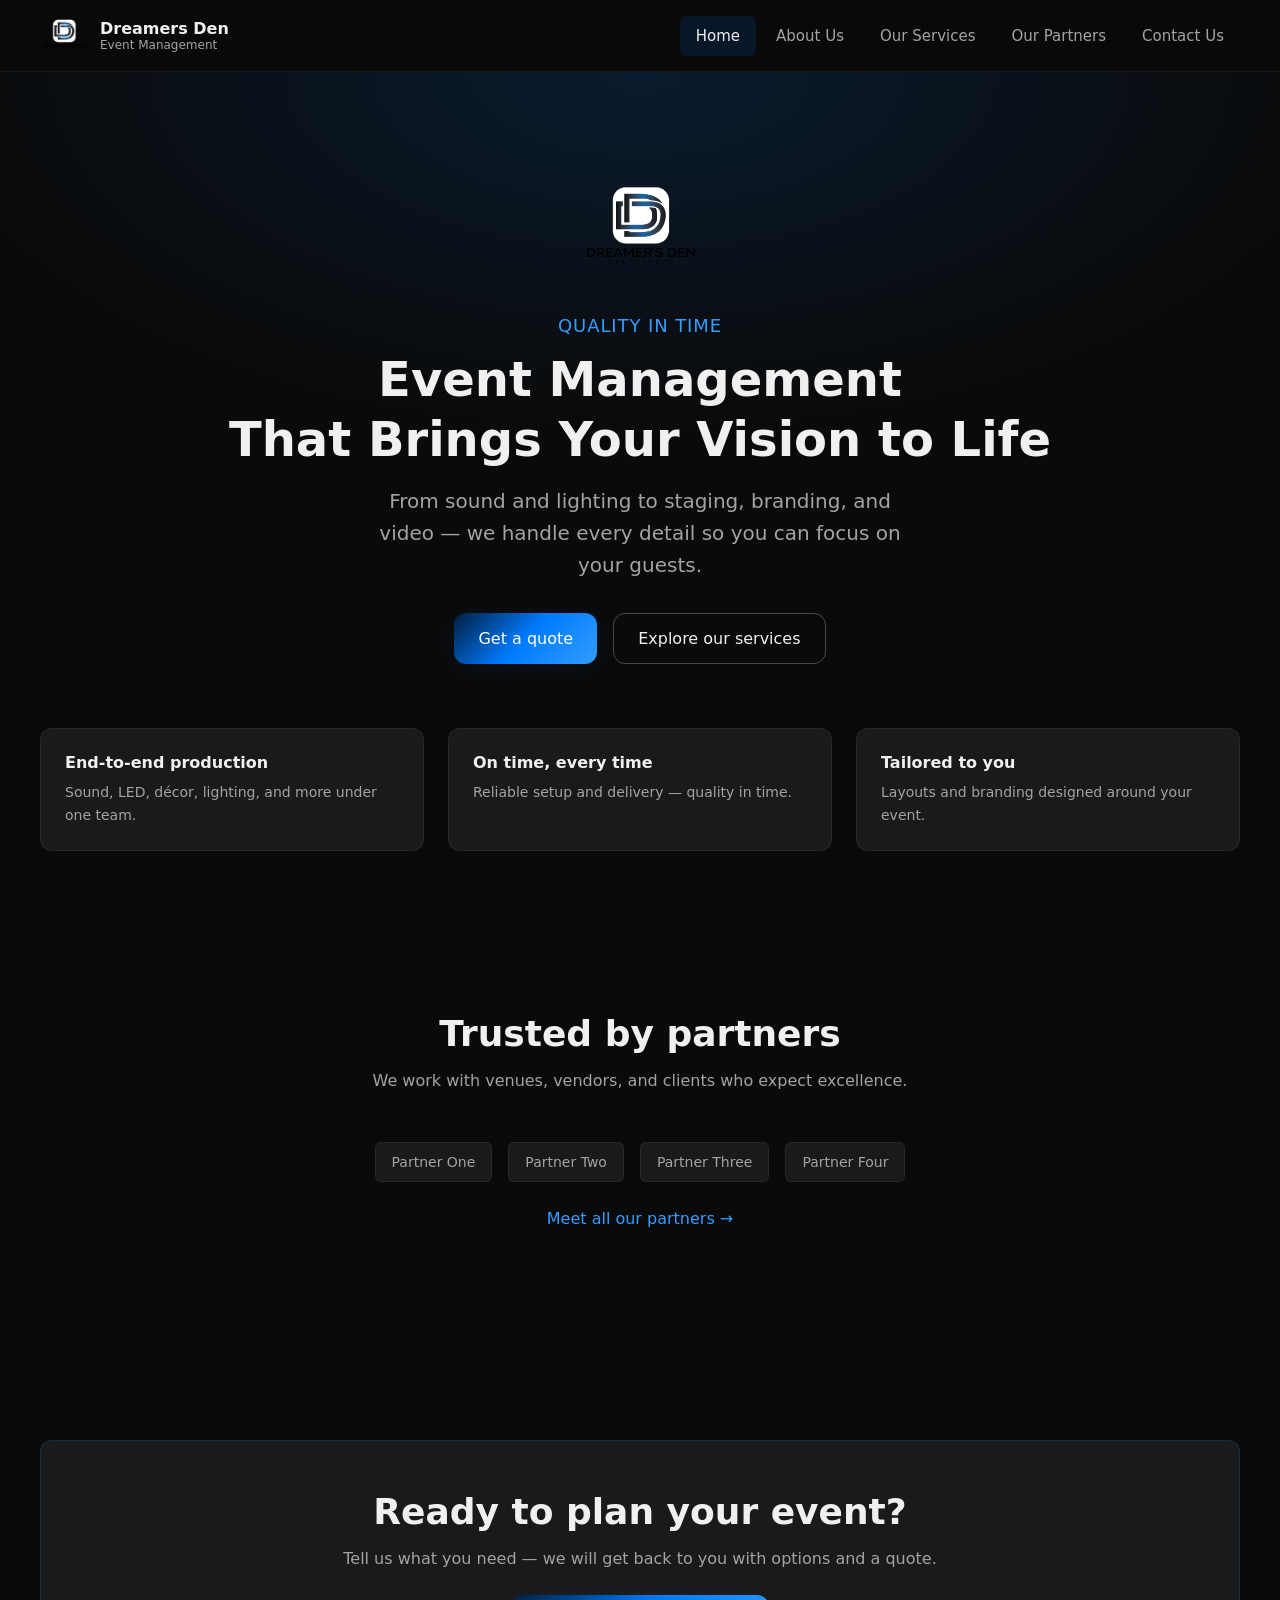
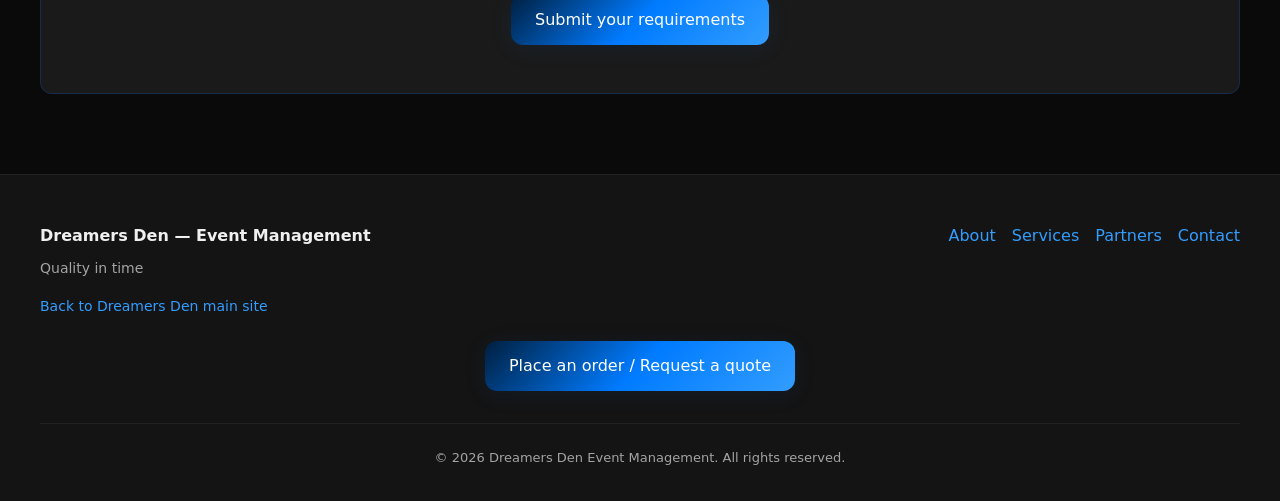
==== index.html @ 3eddbb29 "Initial Dreamers Den Event Management static site. Co-authored-by: Cursor <cursoragent@cursor.com>" ====
<!DOCTYPE html>
<html lang="en">
<head>
  <meta charset="UTF-8">
  <meta name="viewport" content="width=device-width, initial-scale=1.0">
  <meta name="description" content="Dreamers Den Event Management — quality events on time. Sound, lighting, staging, branding, and full production.">
  <title>Dreamers Den — Event Management</title>
  <link rel="icon" href="assets/images/logo.png" type="image/png">
  <link rel="stylesheet" href="css/variables.css">
  <link rel="stylesheet" href="css/base.css">
  <link rel="stylesheet" href="css/components.css">
  <link rel="stylesheet" href="css/pages.css">
</head>
<body>
  <header class="site-header">
    <div class="container header-inner">
      <a href="index.html" class="logo-link">
        <img src="assets/images/logo.png" alt="Dreamers Den logo" class="logo-img" width="48" height="48">
        <span class="logo-text">
          <span class="logo-title">Dreamers Den</span>
          <span class="logo-subtitle">Event Management</span>
        </span>
      </a>
      <button type="button" class="nav-toggle" aria-expanded="false" aria-controls="site-nav" aria-label="Open menu">&#9776;</button>
      <nav id="site-nav" class="site-nav" aria-label="Main navigation">
        <ul>
          <li><a href="index.html">Home</a></li>
          <li><a href="about.html">About Us</a></li>
          <li><a href="services.html">Our Services</a></li>
          <li><a href="partners.html">Our Partners</a></li>
          <li><a href="contact.html">Contact Us</a></li>
        </ul>
      </nav>
    </div>
  </header>

  <main>
    <section class="hero">
      <div class="container">
        <img src="assets/images/logo.png" alt="" class="hero-logo" width="120" height="120">
        <p class="hero-tagline" data-tagline>Quality in time</p>
        <h1>Event Management<br>That Brings Your Vision to Life</h1>
        <p class="hero-subtitle">
          From sound and lighting to staging, branding, and video — we handle every detail so you can focus on your guests.
        </p>
        <div class="btn-group">
          <a href="contact.html" class="btn btn-primary">Get a quote</a>
          <a href="services.html" class="btn btn-outline">Explore our services</a>
        </div>

        <div class="hero-highlights reveal">
          <div class="highlight-card">
            <h3>End-to-end production</h3>
            <p>Sound, LED, décor, lighting, and more under one team.</p>
          </div>
          <div class="highlight-card">
            <h3>On time, every time</h3>
            <p>Reliable setup and delivery — quality in time.</p>
          </div>
          <div class="highlight-card">
            <h3>Tailored to you</h3>
            <p>Layouts and branding designed around your event.</p>
          </div>
        </div>
      </div>
    </section>

    <section class="section">
      <div class="container">
        <div class="section-header reveal">
          <h2>Trusted by partners</h2>
          <p>We work with venues, vendors, and clients who expect excellence.</p>
        </div>
        <div id="partner-teaser" class="partner-teaser reveal"></div>
        <p style="text-align: center; margin-top: 1.5rem;">
          <a href="partners.html">Meet all our partners &rarr;</a>
        </p>
      </div>
    </section>

    <section class="section">
      <div class="container">
        <div class="cta-strip reveal">
          <h2>Ready to plan your event?</h2>
          <p>Tell us what you need — we will get back to you with options and a quote.</p>
          <a href="#" class="btn btn-primary" data-form-url target="_blank" rel="noopener noreferrer">Submit your requirements</a>
        </div>
      </div>
    </section>
  </main>

  <footer class="site-footer">
    <div class="container">
      <div class="footer-grid">
        <div class="footer-brand">
          <strong>Dreamers Den — Event Management</strong>
          <p data-tagline>Quality in time</p>
          <p><a id="main-site-link" href="#">Back to Dreamers Den main site</a></p>
        </div>
        <div class="footer-links">
          <a href="about.html">About</a>
          <a href="services.html">Services</a>
          <a href="partners.html">Partners</a>
          <a href="contact.html">Contact</a>
        </div>
      </div>
      <div class="footer-cta">
        <a href="#" class="btn btn-primary" data-form-url target="_blank" rel="noopener noreferrer">Place an order / Request a quote</a>
      </div>
      <div class="footer-bottom">
        <p>&copy; <span id="year"></span> Dreamers Den Event Management. All rights reserved.</p>
      </div>
    </div>
  </footer>

  <script>document.getElementById("year").textContent = new Date().getFullYear();</script>
  <script src="js/config.js"></script>
  <script src="js/main.js"></script>
</body>
</html>
---- css/variables.css ----
:root {
  --color-bg: #0a0a0a;
  --color-bg-elevated: #141414;
  --color-bg-card: #1a1a1a;
  --color-surface: #ffffff;
  --color-text: #f0f0f0;
  --color-text-muted: #a3a3a3;
  --color-text-dark: #1a1a1a;

  --color-primary: #007bff;
  --color-primary-dark: #0056b3;
  --color-primary-glow: #339dff;
  --gradient-brand: linear-gradient(135deg, #001f3f 0%, #007bff 50%, #339dff 100%);

  --font-heading: "Segoe UI", system-ui, -apple-system, sans-serif;
  --font-body: "Segoe UI", system-ui, -apple-system, sans-serif;

  --radius-sm: 6px;
  --radius-md: 12px;
  --radius-lg: 20px;
  --radius-icon: 16px;

  --shadow-card: 0 4px 24px rgba(0, 123, 255, 0.08);
  --shadow-hover: 0 8px 32px rgba(0, 123, 255, 0.15);

  --header-height: 72px;
  --max-width: 1200px;
  --section-gap: 5rem;
  --transition: 0.25s ease;
}
---- css/base.css ----
*,
*::before,
*::after {
  box-sizing: border-box;
  margin: 0;
  padding: 0;
}

html {
  scroll-behavior: smooth;
}

@media (prefers-reduced-motion: reduce) {
  html {
    scroll-behavior: auto;
  }

  *,
  *::before,
  *::after {
    animation-duration: 0.01ms !important;
    animation-iteration-count: 1 !important;
    transition-duration: 0.01ms !important;
  }
}

body {
  font-family: var(--font-body);
  font-size: 1rem;
  line-height: 1.6;
  color: var(--color-text);
  background-color: var(--color-bg);
  min-height: 100vh;
  display: flex;
  flex-direction: column;
}

img {
  max-width: 100%;
  height: auto;
  display: block;
}

a {
  color: var(--color-primary-glow);
  text-decoration: none;
  transition: color var(--transition);
}

a:hover {
  color: var(--color-surface);
}

a:focus-visible,
button:focus-visible {
  outline: 2px solid var(--color-primary);
  outline-offset: 3px;
}

h1,
h2,
h3,
h4 {
  font-family: var(--font-heading);
  line-height: 1.25;
  font-weight: 600;
}

h1 {
  font-size: clamp(2rem, 5vw, 3rem);
}

h2 {
  font-size: clamp(1.5rem, 3vw, 2.25rem);
}

h3 {
  font-size: 1.25rem;
}

p {
  margin-bottom: 1rem;
}

p:last-child {
  margin-bottom: 0;
}

main {
  flex: 1;
}

.container {
  width: min(100% - 2rem, var(--max-width));
  margin-inline: auto;
}

.section {
  padding-block: var(--section-gap);
}

.section-header {
  text-align: center;
  max-width: 640px;
  margin-inline: auto;
  margin-bottom: 3rem;
}

.section-header p {
  color: var(--color-text-muted);
  margin-top: 0.75rem;
}

.sr-only {
  position: absolute;
  width: 1px;
  height: 1px;
  padding: 0;
  margin: -1px;
  overflow: hidden;
  clip: rect(0, 0, 0, 0);
  white-space: nowrap;
  border: 0;
}

.reveal {
  opacity: 0;
  transform: translateY(20px);
  transition: opacity 0.6s ease, transform 0.6s ease;
}

.reveal.is-visible {
  opacity: 1;
  transform: translateY(0);
}
---- css/components.css ----
/* Header */
.site-header {
  position: sticky;
  top: 0;
  z-index: 100;
  background: rgba(10, 10, 10, 0.92);
  backdrop-filter: blur(12px);
  border-bottom: 1px solid rgba(255, 255, 255, 0.06);
  height: var(--header-height);
}

.header-inner {
  display: flex;
  align-items: center;
  justify-content: space-between;
  height: var(--header-height);
  gap: 1.5rem;
}

.logo-link {
  display: flex;
  align-items: center;
  gap: 0.75rem;
  color: var(--color-text);
  text-decoration: none;
}

.logo-link:hover {
  color: var(--color-text);
}

.logo-img {
  width: 48px;
  height: 48px;
  object-fit: contain;
  border-radius: var(--radius-icon);
}

.logo-text {
  display: flex;
  flex-direction: column;
  line-height: 1.2;
}

.logo-title {
  font-weight: 600;
  font-size: 1rem;
}

.logo-subtitle {
  font-size: 0.75rem;
  color: var(--color-text-muted);
}

/* Navigation */
.nav-toggle {
  display: none;
  background: transparent;
  border: 1px solid rgba(255, 255, 255, 0.2);
  color: var(--color-text);
  padding: 0.5rem 0.75rem;
  border-radius: var(--radius-sm);
  cursor: pointer;
  font-size: 1.25rem;
  line-height: 1;
}

.site-nav ul {
  display: flex;
  list-style: none;
  gap: 0.25rem;
  align-items: center;
}

.site-nav a {
  display: block;
  padding: 0.5rem 1rem;
  color: var(--color-text-muted);
  border-radius: var(--radius-sm);
  font-size: 0.9375rem;
  transition: color var(--transition), background var(--transition);
}

.site-nav a:hover,
.site-nav a.is-active {
  color: var(--color-text);
  background: rgba(0, 123, 255, 0.12);
}

@media (max-width: 768px) {
  .nav-toggle {
    display: block;
  }

  .site-nav {
    position: fixed;
    inset: var(--header-height) 0 auto 0;
    background: var(--color-bg-elevated);
    border-bottom: 1px solid rgba(255, 255, 255, 0.08);
    padding: 1rem;
    transform: translateY(-100%);
    opacity: 0;
    visibility: hidden;
    transition: transform var(--transition), opacity var(--transition), visibility var(--transition);
  }

  .site-nav.is-open {
    transform: translateY(0);
    opacity: 1;
    visibility: visible;
  }

  .site-nav ul {
    flex-direction: column;
    align-items: stretch;
  }

  .site-nav a {
    padding: 0.75rem 1rem;
  }
}

/* Buttons */
.btn {
  display: inline-flex;
  align-items: center;
  justify-content: center;
  gap: 0.5rem;
  padding: 0.75rem 1.5rem;
  font-size: 1rem;
  font-weight: 500;
  border-radius: var(--radius-md);
  border: none;
  cursor: pointer;
  text-decoration: none;
  transition: transform var(--transition), box-shadow var(--transition), background var(--transition);
}

.btn:hover {
  transform: translateY(-2px);
}

.btn-primary {
  background: var(--gradient-brand);
  color: var(--color-surface);
  box-shadow: var(--shadow-card);
}

.btn-primary:hover {
  color: var(--color-surface);
  box-shadow: var(--shadow-hover);
}

.btn-outline {
  background: transparent;
  color: var(--color-text);
  border: 1px solid rgba(255, 255, 255, 0.25);
}

.btn-outline:hover {
  border-color: var(--color-primary);
  color: var(--color-primary-glow);
}

.btn-group {
  display: flex;
  flex-wrap: wrap;
  gap: 1rem;
  justify-content: center;
}

/* Cards */
.card {
  background: var(--color-bg-card);
  border: 1px solid rgba(255, 255, 255, 0.06);
  border-radius: var(--radius-md);
  overflow: hidden;
  transition: transform var(--transition), box-shadow var(--transition), border-color var(--transition);
}

.card:hover {
  transform: translateY(-4px);
  box-shadow: var(--shadow-hover);
  border-color: rgba(0, 123, 255, 0.25);
}

/* Footer */
.site-footer {
  background: var(--color-bg-elevated);
  border-top: 1px solid rgba(255, 255, 255, 0.06);
  padding-block: 3rem 2rem;
  margin-top: auto;
}

.footer-grid {
  display: grid;
  grid-template-columns: 1fr auto;
  gap: 2rem;
  align-items: start;
}

@media (max-width: 640px) {
  .footer-grid {
    grid-template-columns: 1fr;
    text-align: center;
  }
}

.footer-brand p {
  color: var(--color-text-muted);
  font-size: 0.875rem;
  margin-top: 0.5rem;
}

.footer-links {
  display: flex;
  flex-wrap: wrap;
  gap: 1rem;
  justify-content: flex-end;
}

@media (max-width: 640px) {
  .footer-links {
    justify-content: center;
  }
}

.footer-bottom {
  margin-top: 2rem;
  padding-top: 1.5rem;
  border-top: 1px solid rgba(255, 255, 255, 0.06);
  text-align: center;
  font-size: 0.8125rem;
  color: var(--color-text-muted);
}

.footer-cta {
  margin-top: 1.5rem;
  text-align: center;
}
---- css/pages.css ----
/* Hero — Landing */
.hero {
  position: relative;
  padding-block: 6rem 5rem;
  text-align: center;
  overflow: hidden;
}

.hero::before {
  content: "";
  position: absolute;
  inset: 0;
  background: radial-gradient(ellipse 80% 60% at 50% 0%, rgba(0, 123, 255, 0.15), transparent 70%);
  pointer-events: none;
}

.hero .container {
  position: relative;
}

.hero-logo {
  width: 120px;
  height: 120px;
  margin: 0 auto 1.5rem;
  border-radius: var(--radius-lg);
}

.hero-tagline {
  color: var(--color-primary-glow);
  font-size: 1.125rem;
  letter-spacing: 0.05em;
  text-transform: uppercase;
  margin-bottom: 0.5rem;
}

.hero h1 {
  margin-bottom: 1rem;
}

.hero-subtitle {
  font-size: 1.25rem;
  color: var(--color-text-muted);
  max-width: 560px;
  margin: 0 auto 2rem;
}

.hero-highlights {
  display: grid;
  grid-template-columns: repeat(auto-fit, minmax(200px, 1fr));
  gap: 1.5rem;
  margin-top: 4rem;
  text-align: left;
}

.highlight-card {
  padding: 1.5rem;
  background: var(--color-bg-card);
  border-radius: var(--radius-md);
  border: 1px solid rgba(255, 255, 255, 0.06);
}

.highlight-card h3 {
  margin-bottom: 0.5rem;
  font-size: 1rem;
}

.highlight-card p {
  font-size: 0.875rem;
  color: var(--color-text-muted);
  margin: 0;
}

/* Services grid */
.services-grid {
  display: grid;
  grid-template-columns: repeat(auto-fill, minmax(280px, 1fr));
  gap: 1.5rem;
}

.service-card .service-image {
  aspect-ratio: 16 / 10;
  background: var(--gradient-brand);
  display: flex;
  align-items: center;
  justify-content: center;
  overflow: hidden;
}

.service-card .service-image img {
  width: 100%;
  height: 100%;
  object-fit: cover;
}

.service-card .service-image .service-icon-fallback {
  width: 64px;
  height: 64px;
  opacity: 0.9;
}

.service-card .service-body {
  padding: 1.25rem;
}

.service-card h3 {
  margin-bottom: 0.5rem;
}

.service-card .service-desc {
  font-size: 0.9375rem;
  color: var(--color-text-muted);
  margin: 0;
  display: -webkit-box;
  -webkit-line-clamp: 3;
  -webkit-box-orient: vertical;
  overflow: hidden;
  transition: max-height var(--transition);
}

.service-card.is-expanded .service-desc {
  -webkit-line-clamp: unset;
  display: block;
}

.service-card .read-more {
  margin-top: 0.75rem;
  background: none;
  border: none;
  color: var(--color-primary-glow);
  font-size: 0.875rem;
  cursor: pointer;
  padding: 0;
  display: none;
}

@media (max-width: 768px) {
  .service-card .read-more {
    display: inline-block;
  }
}

/* Timeline — About */
.timeline {
  position: relative;
  max-width: 720px;
  margin-inline: auto;
}

.timeline::before {
  content: "";
  position: absolute;
  left: 0;
  top: 0;
  bottom: 0;
  width: 2px;
  background: var(--gradient-brand);
  border-radius: 2px;
}

@media (min-width: 640px) {
  .timeline::before {
    left: 120px;
  }
}

.timeline-item {
  position: relative;
  padding-left: 2rem;
  padding-bottom: 2.5rem;
}

@media (min-width: 640px) {
  .timeline-item {
    display: grid;
    grid-template-columns: 100px 1fr;
    gap: 2rem;
    padding-left: 0;
    padding-bottom: 3rem;
  }
}

.timeline-year {
  font-weight: 700;
  color: var(--color-primary-glow);
  font-size: 1.125rem;
  margin-bottom: 0.25rem;
}

@media (min-width: 640px) {
  .timeline-year {
    text-align: right;
    margin-bottom: 0;
  }
}

.timeline-content {
  background: var(--color-bg-card);
  padding: 1.5rem;
  border-radius: var(--radius-md);
  border: 1px solid rgba(255, 255, 255, 0.06);
}

.timeline-content h3 {
  margin-bottom: 0.5rem;
}

.timeline-content p {
  color: var(--color-text-muted);
  font-size: 0.9375rem;
  margin: 0;
}

.about-intro {
  display: grid;
  gap: 2rem;
  align-items: center;
  margin-bottom: 4rem;
}

@media (min-width: 768px) {
  .about-intro {
    grid-template-columns: 1fr 1fr;
  }
}

.about-photo-placeholder {
  aspect-ratio: 4 / 3;
  background: var(--color-bg-card);
  border-radius: var(--radius-md);
  border: 1px dashed rgba(255, 255, 255, 0.15);
  display: flex;
  align-items: center;
  justify-content: center;
  color: var(--color-text-muted);
  font-size: 0.875rem;
}

/* Partners */
.partners-grid {
  display: grid;
  grid-template-columns: repeat(auto-fill, minmax(180px, 1fr));
  gap: 1.5rem;
}

.partner-card {
  text-align: center;
  padding: 1.5rem;
}

.partner-logo {
  width: 100%;
  aspect-ratio: 1;
  max-width: 120px;
  margin: 0 auto 1rem;
  background: var(--color-bg-elevated);
  border-radius: var(--radius-md);
  display: flex;
  align-items: center;
  justify-content: center;
  font-size: 2rem;
  font-weight: 700;
  color: var(--color-primary);
  border: 1px solid rgba(255, 255, 255, 0.08);
}

.partner-card h3 {
  font-size: 1rem;
  margin-bottom: 0.25rem;
}

.partner-card p {
  font-size: 0.8125rem;
  color: var(--color-text-muted);
  margin: 0;
}

/* Contact */
.contact-grid {
  display: grid;
  grid-template-columns: repeat(auto-fit, minmax(240px, 1fr));
  gap: 1.5rem;
  margin-bottom: 3rem;
}

.contact-card {
  padding: 1.5rem;
  text-align: center;
}

.contact-card .contact-icon {
  font-size: 1.5rem;
  margin-bottom: 0.75rem;
}

.contact-card h3 {
  font-size: 1rem;
  margin-bottom: 0.5rem;
}

.contact-card p,
.contact-card a {
  font-size: 0.9375rem;
  color: var(--color-text-muted);
  margin: 0;
}

.contact-card a:hover {
  color: var(--color-primary-glow);
}

.form-section {
  background: var(--color-bg-card);
  border-radius: var(--radius-md);
  padding: 2rem;
  border: 1px solid rgba(255, 255, 255, 0.06);
}

.form-section h2 {
  margin-bottom: 0.5rem;
}

.form-section > p {
  color: var(--color-text-muted);
  margin-bottom: 1.5rem;
}

.form-embed-wrap {
  position: relative;
  width: 100%;
  min-height: 600px;
  border-radius: var(--radius-sm);
  overflow: hidden;
  background: var(--color-surface);
}

.form-embed-wrap iframe {
  width: 100%;
  height: 800px;
  border: 0;
}

.form-actions {
  display: flex;
  flex-wrap: wrap;
  gap: 1rem;
  margin-top: 1.5rem;
}

/* CTA strip */
.cta-strip {
  text-align: center;
  padding: 3rem 2rem;
  background: var(--color-bg-card);
  border-radius: var(--radius-md);
  border: 1px solid rgba(0, 123, 255, 0.2);
  margin-top: 3rem;
}

.cta-strip h2 {
  margin-bottom: 0.75rem;
}

.cta-strip p {
  color: var(--color-text-muted);
  margin-bottom: 1.5rem;
}

/* Partner teaser on home */
.partner-teaser {
  display: flex;
  flex-wrap: wrap;
  gap: 1rem;
  justify-content: center;
  margin-top: 1.5rem;
}

.partner-teaser span {
  padding: 0.5rem 1rem;
  background: var(--color-bg-card);
  border-radius: var(--radius-sm);
  font-size: 0.875rem;
  color: var(--color-text-muted);
  border: 1px solid rgba(255, 255, 255, 0.06);
}
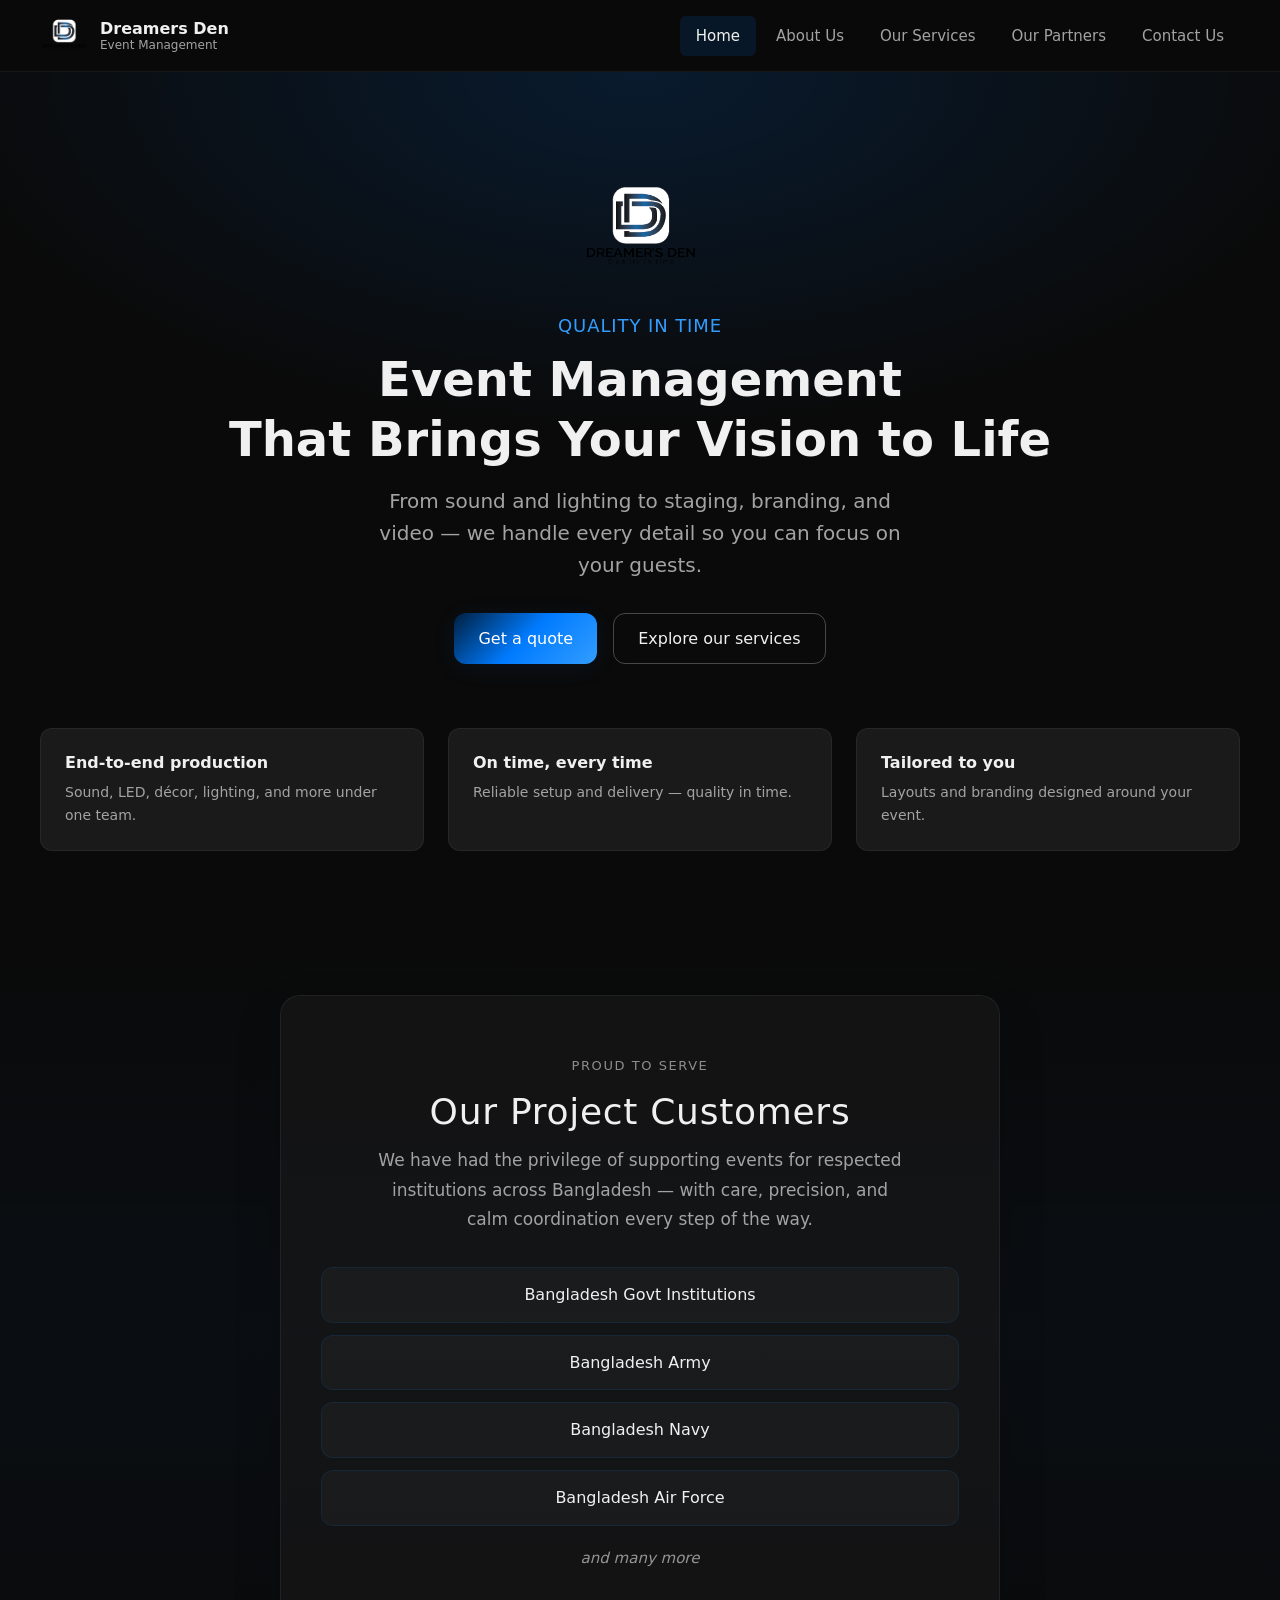
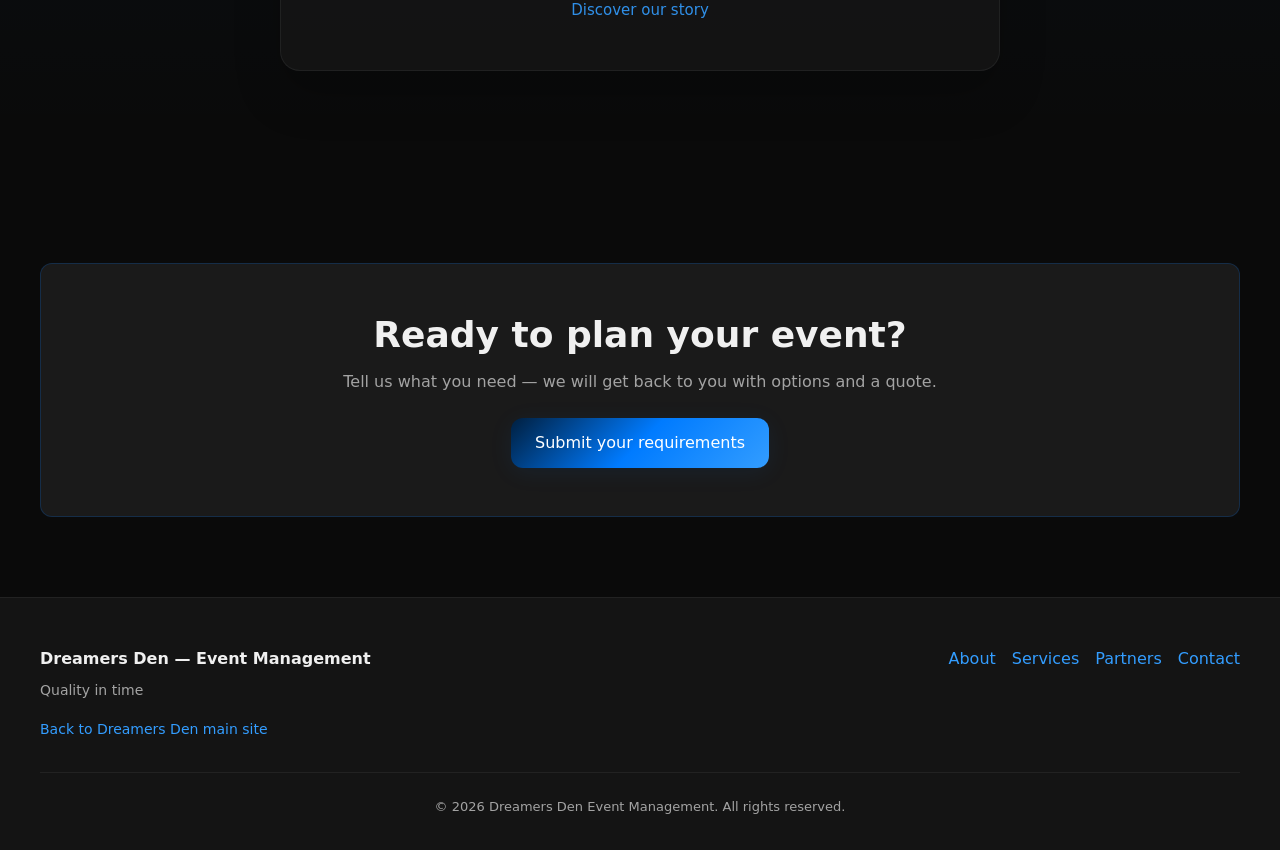
==== commit a4535807: "Add services with photos, project customers section, and page updates. Co-authored-by: Cursor <curso" ====
--- a/index.html
+++ b/index.html
@@ -65,16 +65,27 @@
       </div>
     </section>
 
-    <section class="section">
+    <section class="section section--soothing customers-section" aria-labelledby="customers-heading">
       <div class="container">
-        <div class="section-header reveal">
-          <h2>Trusted by partners</h2>
-          <p>We work with venues, vendors, and clients who expect excellence.</p>
+        <div class="customers-panel reveal">
+          <div class="section-header customers-header">
+            <p class="customers-eyebrow">Proud to serve</p>
+            <h2 id="customers-heading">Our Project Customers</h2>
+            <p class="customers-intro">
+              We have had the privilege of supporting events for respected institutions across Bangladesh — with care, precision, and calm coordination every step of the way.
+            </p>
+          </div>
+          <ul class="customers-list" role="list">
+            <li class="customer-item">Bangladesh Govt Institutions</li>
+            <li class="customer-item">Bangladesh Army</li>
+            <li class="customer-item">Bangladesh Navy</li>
+            <li class="customer-item">Bangladesh Air Force</li>
+          </ul>
+          <p class="customers-more">and many more</p>
+          <p class="customers-footer-note">
+            <a href="about.html">Discover our story</a>
+          </p>
         </div>
-        <div id="partner-teaser" class="partner-teaser reveal"></div>
-        <p style="text-align: center; margin-top: 1.5rem;">
-          <a href="partners.html">Meet all our partners &rarr;</a>
-        </p>
       </div>
     </section>
 
@@ -104,9 +115,7 @@
           <a href="contact.html">Contact</a>
         </div>
       </div>
-      <div class="footer-cta">
-        <a href="#" class="btn btn-primary" data-form-url target="_blank" rel="noopener noreferrer">Place an order / Request a quote</a>
-      </div>
+      
       <div class="footer-bottom">
         <p>&copy; <span id="year"></span> Dreamers Den Event Management. All rights reserved.</p>
       </div>
--- a/css/pages.css
+++ b/css/pages.css
@@ -365,7 +365,7 @@
   margin-bottom: 1.5rem;
 }
 
-/* Partner teaser on home */
+/* Partner teaser on home (legacy) */
 .partner-teaser {
   display: flex;
   flex-wrap: wrap;
@@ -382,3 +382,111 @@
   color: var(--color-text-muted);
   border: 1px solid rgba(255, 255, 255, 0.06);
 }
+
+/* Project customers — home (soothing) */
+.section--soothing {
+  padding-block: 4rem;
+}
+
+.customers-section {
+  background: linear-gradient(
+    180deg,
+    transparent 0%,
+    rgba(0, 123, 255, 0.04) 50%,
+    transparent 100%
+  );
+}
+
+.customers-panel {
+  max-width: 720px;
+  margin-inline: auto;
+  padding: 2.5rem 2rem;
+  text-align: center;
+  background: rgba(26, 26, 26, 0.6);
+  border: 1px solid rgba(255, 255, 255, 0.06);
+  border-radius: var(--radius-lg);
+  box-shadow: 0 24px 48px rgba(0, 0, 0, 0.2);
+}
+
+.customers-header {
+  margin-bottom: 2rem;
+}
+
+.customers-header h2 {
+  font-weight: 500;
+  letter-spacing: 0.02em;
+}
+
+.customers-eyebrow {
+  font-size: 0.8125rem;
+  letter-spacing: 0.12em;
+  text-transform: uppercase;
+  color: var(--color-primary-glow);
+  opacity: 0.85;
+  margin-bottom: 0.75rem;
+}
+
+.customers-intro {
+  font-size: 1.0625rem;
+  line-height: 1.75;
+  color: var(--color-text-muted);
+  max-width: 540px;
+  margin-inline: auto;
+  margin-top: 0.75rem;
+}
+
+.customers-list {
+  list-style: none;
+  display: flex;
+  flex-direction: column;
+  gap: 0.75rem;
+  margin: 0;
+  padding: 0;
+}
+
+.customer-item {
+  padding: 0.875rem 1.25rem;
+  font-size: 1rem;
+  font-weight: 500;
+  color: var(--color-text);
+  background: rgba(255, 255, 255, 0.03);
+  border: 1px solid rgba(0, 123, 255, 0.12);
+  border-radius: var(--radius-md);
+  transition: background var(--transition), border-color var(--transition);
+}
+
+.customer-item:hover {
+  background: rgba(0, 123, 255, 0.06);
+  border-color: rgba(0, 123, 255, 0.22);
+}
+
+.customers-more {
+  margin-top: 1.25rem;
+  font-size: 0.9375rem;
+  font-style: italic;
+  color: var(--color-text-muted);
+  opacity: 0.9;
+}
+
+.customers-footer-note {
+  margin-top: 1.75rem;
+  margin-bottom: 0;
+  font-size: 0.9375rem;
+}
+
+.customers-footer-note a {
+  color: var(--color-primary-glow);
+  opacity: 0.9;
+  transition: opacity var(--transition);
+}
+
+.customers-footer-note a:hover {
+  opacity: 1;
+  color: var(--color-surface);
+}
+
+@media (min-width: 640px) {
+  .customers-panel {
+    padding: 3rem 2.5rem;
+  }
+}
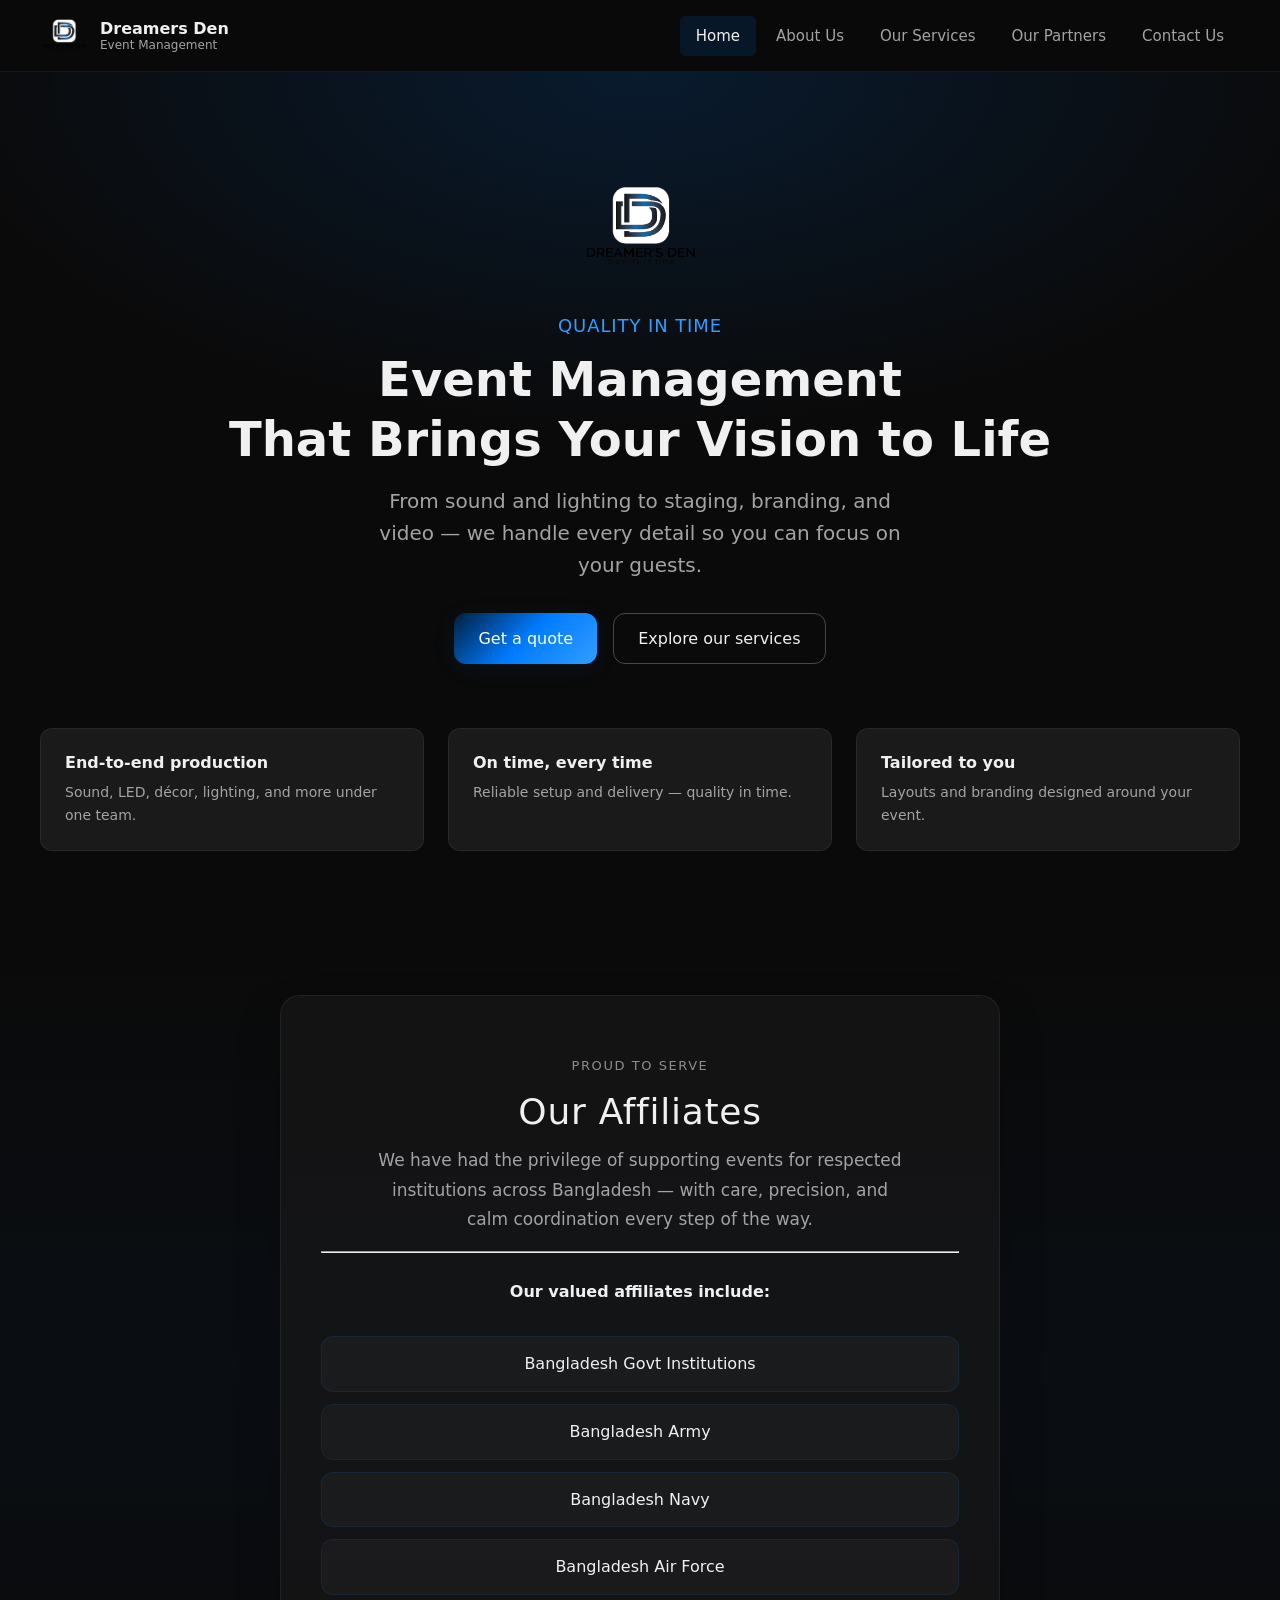
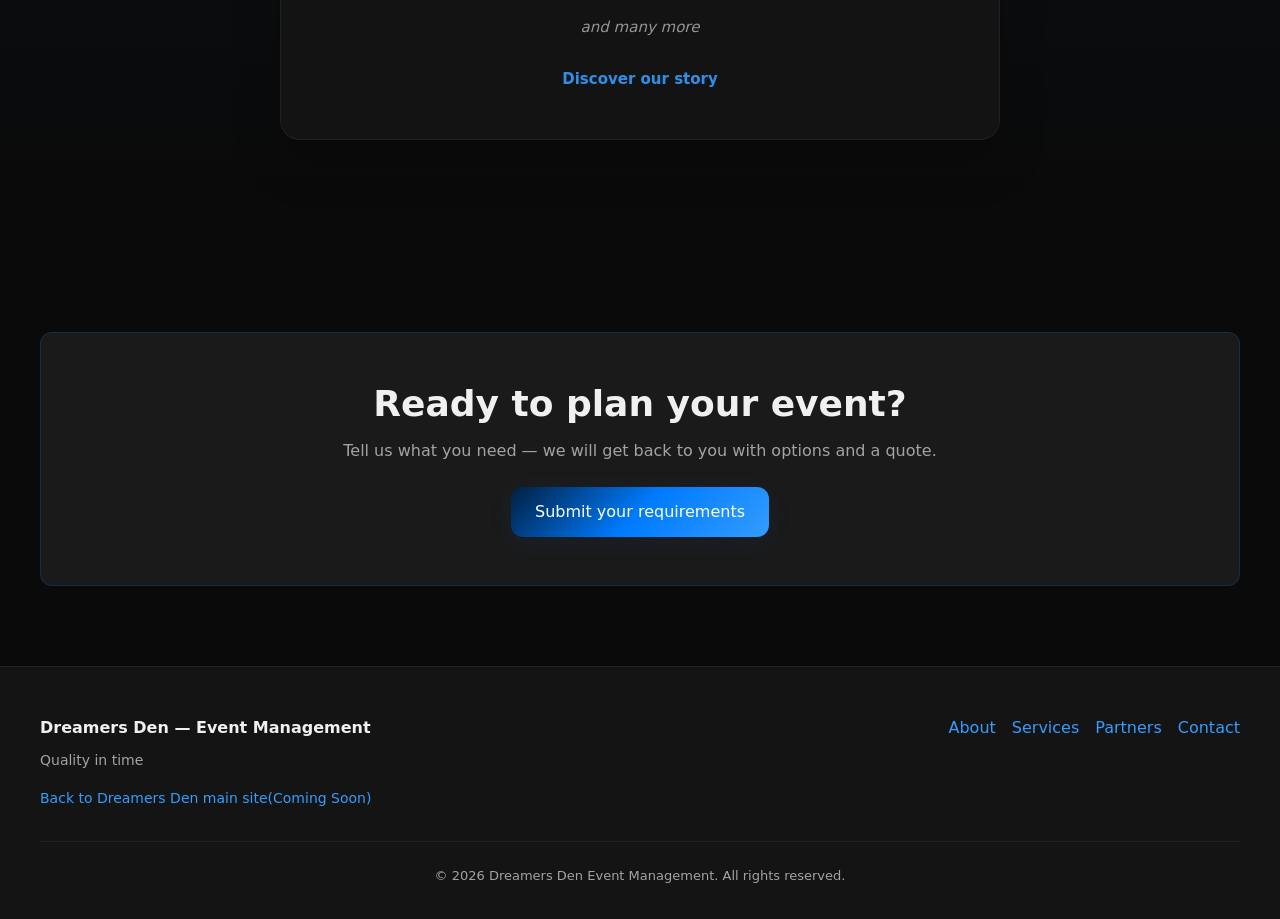
==== commit d666ccdf: "Enhance About journey timeline and Contact page. Add milestone timeline with post-COVID and 2024 gap" ====
--- a/index.html
+++ b/index.html
@@ -70,9 +70,12 @@
         <div class="customers-panel reveal">
           <div class="section-header customers-header">
             <p class="customers-eyebrow">Proud to serve</p>
-            <h2 id="customers-heading">Our Project Customers</h2>
+            <h2 id="customers-heading">Our Affiliates</h2>
             <p class="customers-intro">
-              We have had the privilege of supporting events for respected institutions across Bangladesh — with care, precision, and calm coordination every step of the way.
+              We have had the privilege of supporting events for respected institutions across Bangladesh — with care, precision, and calm coordination every step of the way. 
+              <hr>
+              <br>
+              <b>Our valued affiliates include:</b>
             </p>
           </div>
           <ul class="customers-list" role="list">
@@ -83,7 +86,7 @@
           </ul>
           <p class="customers-more">and many more</p>
           <p class="customers-footer-note">
-            <a href="about.html">Discover our story</a>
+            <b><a href="about.html">Discover our story</a></b>
           </p>
         </div>
       </div>
@@ -106,7 +109,7 @@
         <div class="footer-brand">
           <strong>Dreamers Den — Event Management</strong>
           <p data-tagline>Quality in time</p>
-          <p><a id="main-site-link" href="#">Back to Dreamers Den main site</a></p>
+          <p><a id="main-site-link" href="#">Back to Dreamers Den main site(Coming Soon)</a></p>
         </div>
         <div class="footer-links">
           <a href="about.html">About</a>
--- a/css/pages.css
+++ b/css/pages.css
@@ -142,8 +142,11 @@
 /* Timeline — About */
 .timeline {
   position: relative;
-  max-width: 720px;
+  max-width: 900px;
   margin-inline: auto;
+  list-style: none;
+  padding: 0;
+  margin-top: 0;
 }
 
 .timeline::before {
@@ -163,20 +166,56 @@
   }
 }
 
-.timeline-item {
+.timeline-item,
+.timeline-gap {
   position: relative;
   padding-left: 2rem;
   padding-bottom: 2.5rem;
 }
 
+.timeline-item::before,
+.timeline-gap::before {
+  content: "";
+  position: absolute;
+  left: -5px;
+  top: 0.35rem;
+  width: 12px;
+  height: 12px;
+  border-radius: 50%;
+  background: var(--color-primary);
+  box-shadow: 0 0 0 3px var(--color-bg);
+  z-index: 1;
+}
+
 @media (min-width: 640px) {
-  .timeline-item {
+  .timeline-item,
+  .timeline-gap {
     display: grid;
     grid-template-columns: 100px 1fr;
     gap: 2rem;
     padding-left: 0;
     padding-bottom: 3rem;
   }
+
+  .timeline-item::before,
+  .timeline-gap::before {
+    left: 114px;
+  }
+}
+
+.timeline-gap::before {
+  background: transparent;
+  border: 2px dashed var(--color-primary-glow);
+  box-shadow: none;
+  width: 10px;
+  height: 10px;
+  left: -4px;
+}
+
+@media (min-width: 640px) {
+  .timeline-gap::before {
+    left: 115px;
+  }
 }
 
 .timeline-year {
@@ -193,21 +232,104 @@
   }
 }
 
+.timeline-year--gap {
+  font-size: 0.875rem;
+  color: var(--color-text-muted);
+}
+
 .timeline-content {
   background: var(--color-bg-card);
-  padding: 1.5rem;
   border-radius: var(--radius-md);
   border: 1px solid rgba(255, 255, 255, 0.06);
-}
-
-.timeline-content h3 {
+  overflow: hidden;
+}
+
+.timeline-media {
+  aspect-ratio: 16 / 9;
+  overflow: hidden;
+  background: var(--color-bg-elevated);
+}
+
+.timeline-media img {
+  width: 100%;
+  height: 100%;
+  object-fit: cover;
+  display: block;
+}
+
+.timeline-media--logo {
+  aspect-ratio: auto;
+  display: flex;
+  align-items: center;
+  justify-content: center;
+  padding: 2rem 1.5rem;
+  min-height: 10rem;
+  background: linear-gradient(135deg, rgba(0, 31, 63, 0.5) 0%, rgba(0, 123, 255, 0.12) 100%);
+}
+
+.timeline-media--logo img {
+  width: auto;
+  height: auto;
+  max-height: 120px;
+  max-width: min(200px, 70%);
+  object-fit: contain;
+}
+
+.timeline-media-placeholder {
+  display: flex;
+  align-items: center;
+  justify-content: center;
+  padding: 1.5rem;
+  text-align: center;
+  font-size: 0.8125rem;
+  color: var(--color-text-muted);
+  border: 1px dashed rgba(255, 255, 255, 0.12);
+  border-radius: 0;
+  aspect-ratio: 16 / 9;
+}
+
+.timeline-body {
+  padding: 1.25rem 1.5rem 1.5rem;
+}
+
+.timeline-body h3 {
   margin-bottom: 0.5rem;
 }
 
-.timeline-content p {
+.timeline-body p {
   color: var(--color-text-muted);
   font-size: 0.9375rem;
   margin: 0;
+}
+
+.timeline-gap-content {
+  position: relative;
+  padding: 1rem 1.25rem 1.25rem;
+  border-radius: var(--radius-md);
+  border: 1px dashed rgba(51, 157, 255, 0.35);
+  background: rgba(0, 123, 255, 0.06);
+}
+
+.timeline-gap-marker {
+  display: block;
+  font-size: 1.25rem;
+  letter-spacing: 0.35em;
+  color: var(--color-primary-glow);
+  opacity: 0.6;
+  margin-bottom: 0.5rem;
+  line-height: 1;
+}
+
+.timeline-gap-content h3 {
+  font-size: 1rem;
+  margin-bottom: 0.35rem;
+}
+
+.timeline-gap-content p {
+  color: var(--color-text-muted);
+  font-size: 0.875rem;
+  margin: 0;
+  line-height: 1.55;
 }
 
 .about-intro {
@@ -223,16 +345,24 @@
   }
 }
 
-.about-photo-placeholder {
+.about-intro-visual {
   aspect-ratio: 4 / 3;
   background: var(--color-bg-card);
   border-radius: var(--radius-md);
-  border: 1px dashed rgba(255, 255, 255, 0.15);
+  border: 1px solid rgba(255, 255, 255, 0.06);
   display: flex;
   align-items: center;
   justify-content: center;
-  color: var(--color-text-muted);
-  font-size: 0.875rem;
+  padding: 2rem;
+  background: linear-gradient(135deg, rgba(0, 31, 63, 0.45) 0%, rgba(0, 123, 255, 0.1) 100%);
+}
+
+.about-intro-visual img {
+  width: auto;
+  height: auto;
+  max-width: min(220px, 65%);
+  max-height: 160px;
+  object-fit: contain;
 }
 
 /* Partners */
@@ -275,6 +405,57 @@
 }
 
 /* Contact */
+.contact-layout {
+  display: grid;
+  gap: 1.25rem;
+  margin-bottom: 3rem;
+  align-items: stretch;
+}
+
+@media (min-width: 768px) {
+  .contact-layout {
+    grid-template-columns: minmax(0, 1.2fr) minmax(280px, 0.8fr);
+    gap: 1.5rem;
+  }
+}
+
+@media (min-width: 1024px) {
+  .contact-layout {
+    grid-template-columns: minmax(0, 1.35fr) minmax(300px, 0.65fr);
+    gap: 1.75rem;
+  }
+}
+
+.contact-quick {
+  display: grid;
+  gap: 1.25rem;
+  grid-template-columns: 1fr;
+  min-height: 0;
+}
+
+@media (min-width: 540px) and (max-width: 767px) {
+  .contact-quick {
+    grid-template-columns: repeat(2, minmax(0, 1fr));
+  }
+
+  .contact-quick .contact-card--info {
+    grid-column: 1 / -1;
+  }
+}
+
+@media (min-width: 768px) {
+  .contact-quick {
+    grid-template-columns: 1fr;
+    grid-auto-rows: 1fr;
+  }
+
+  .contact-quick .contact-action,
+  .contact-quick .contact-card--info {
+    min-height: 0;
+    flex: 1;
+  }
+}
+
 .contact-grid {
   display: grid;
   grid-template-columns: repeat(auto-fit, minmax(240px, 1fr));
@@ -283,13 +464,57 @@
 }
 
 .contact-card {
-  padding: 1.5rem;
+  padding: 1.35rem 1.5rem;
   text-align: center;
+  height: 100%;
+  display: flex;
+  flex-direction: column;
+  align-items: center;
+  justify-content: center;
+}
+
+.contact-card--phones {
+  text-align: left;
+  align-items: stretch;
+  justify-content: flex-start;
+  padding: 1.5rem 1.5rem 1.75rem;
+}
+
+.contact-card-header {
+  display: flex;
+  align-items: flex-start;
+  gap: 1rem;
+  margin-bottom: 1.25rem;
+  text-align: left;
+}
+
+.contact-card-header .contact-icon {
+  flex-shrink: 0;
+  margin-bottom: 0;
+  width: 2.5rem;
+  height: 2.5rem;
+  display: flex;
+  align-items: center;
+  justify-content: center;
+  font-size: 1.35rem;
+  background: rgba(0, 123, 255, 0.12);
+  border-radius: var(--radius-sm);
+}
+
+.contact-card-header h3 {
+  margin-bottom: 0.25rem;
+  text-align: left;
+}
+
+.contact-card-header .contact-card-lead {
+  margin-bottom: 0 !important;
+  text-align: left;
 }
 
 .contact-card .contact-icon {
   font-size: 1.5rem;
   margin-bottom: 0.75rem;
+  line-height: 1;
 }
 
 .contact-card h3 {
@@ -297,15 +522,214 @@
   margin-bottom: 0.5rem;
 }
 
-.contact-card p,
-.contact-card a {
+.contact-card p {
   font-size: 0.9375rem;
   color: var(--color-text-muted);
   margin: 0;
 }
 
-.contact-card a:hover {
+.contact-card-lead {
+  font-size: 0.875rem;
+  color: var(--color-text-muted);
+  line-height: 1.45;
+}
+
+.contact-action {
+  display: flex;
+  flex-direction: column;
+  align-items: center;
+  justify-content: center;
+  flex: 1;
+  width: 100%;
+  text-decoration: none;
+  color: inherit;
+  cursor: pointer;
+  transition: border-color var(--transition), box-shadow var(--transition), transform var(--transition);
+}
+
+.contact-action:hover,
+.contact-action:focus-visible {
+  border-color: rgba(51, 157, 255, 0.45);
+  box-shadow: var(--shadow-hover);
+  transform: translateY(-2px);
+}
+
+.contact-action:focus-visible {
+  outline: 2px solid var(--color-primary-glow);
+  outline-offset: 2px;
+}
+
+.contact-action-value {
+  font-size: 0.9375rem;
+  color: var(--color-text);
+  font-weight: 500;
+  word-break: break-word;
+}
+
+.contact-action-hint {
+  display: inline-block;
+  margin-top: auto;
+  padding-top: 0.75rem;
+  font-size: 0.6875rem;
+  font-weight: 600;
+  letter-spacing: 0.05em;
+  text-transform: uppercase;
   color: var(--color-primary-glow);
+  opacity: 0.85;
+}
+
+.contact-quick .contact-action-value {
+  flex: 1;
+  display: flex;
+  align-items: center;
+  justify-content: center;
+  text-align: center;
+  line-height: 1.4;
+}
+
+.contact-phone-list {
+  list-style: none;
+  padding: 0;
+  margin: 0;
+  display: grid;
+  gap: 1.25rem;
+  flex: 1;
+  grid-template-columns: 1fr;
+  align-content: start;
+}
+
+@media (min-width: 600px) {
+  .contact-phone-list {
+    grid-template-columns: repeat(2, minmax(0, 1fr));
+    align-items: stretch;
+  }
+}
+
+.contact-person {
+  display: flex;
+  flex-direction: column;
+  gap: 0.75rem;
+  min-height: 0;
+  padding: 1rem;
+  background: var(--color-bg-elevated);
+  border: 1px solid rgba(255, 255, 255, 0.08);
+  border-radius: var(--radius-sm);
+}
+
+.contact-person-head {
+  display: flex;
+  flex-direction: column;
+  gap: 0.15rem;
+  padding-bottom: 0.25rem;
+  border-bottom: 1px solid rgba(255, 255, 255, 0.06);
+}
+
+.contact-person-channels {
+  display: flex;
+  flex-direction: column;
+  gap: 0.65rem;
+  flex: 1;
+}
+
+.contact-channel-link {
+  display: flex;
+  flex-direction: column;
+  gap: 0.15rem;
+  flex: 1;
+  padding: 0.875rem 1rem;
+  text-decoration: none;
+  color: inherit;
+  background: var(--color-bg-card);
+  border: 1px solid rgba(255, 255, 255, 0.08);
+  border-radius: var(--radius-sm);
+  transition: border-color var(--transition), background var(--transition), transform var(--transition);
+}
+
+.contact-channel-link:hover,
+.contact-channel-link:focus-visible {
+  transform: translateY(-2px);
+}
+
+.contact-channel-link:focus-visible {
+  outline: 2px solid var(--color-primary-glow);
+  outline-offset: 2px;
+}
+
+.contact-channel-link--call:hover,
+.contact-channel-link--call:focus-visible {
+  border-color: rgba(51, 157, 255, 0.5);
+  background: rgba(0, 123, 255, 0.1);
+}
+
+.contact-channel-link--whatsapp:hover,
+.contact-channel-link--whatsapp:focus-visible {
+  border-color: rgba(37, 211, 102, 0.55);
+  background: rgba(37, 211, 102, 0.1);
+}
+
+.contact-channel-label {
+  font-size: 0.6875rem;
+  font-weight: 700;
+  letter-spacing: 0.06em;
+  text-transform: uppercase;
+}
+
+.contact-channel-link--call .contact-channel-label {
+  color: var(--color-primary-glow);
+}
+
+.contact-channel-link--whatsapp .contact-channel-label {
+  color: #25d366;
+}
+
+.contact-phone-name {
+  font-size: 0.9375rem;
+  font-weight: 600;
+  color: var(--color-text);
+  line-height: 1.35;
+}
+
+.contact-phone-role {
+  font-size: 0.8125rem;
+  color: var(--color-primary-glow);
+  font-weight: 500;
+}
+
+.contact-phone-note {
+  font-size: 0.8125rem;
+  color: var(--color-text-muted);
+  font-weight: 400;
+}
+
+.contact-phone-number {
+  font-size: 1rem;
+  font-weight: 700;
+  color: var(--color-text);
+  letter-spacing: 0.02em;
+}
+
+.contact-channel-link .contact-action-hint {
+  margin-top: auto;
+  padding-top: 0.5rem;
+}
+
+.contact-channel-link--whatsapp .contact-action-hint {
+  color: #25d366;
+  opacity: 0.9;
+}
+
+.contact-card--info {
+  cursor: default;
+}
+
+.contact-card--info .contact-icon {
+  margin-bottom: 0.5rem;
+}
+
+.contact-card--info p {
+  font-size: 1rem;
+  color: var(--color-text);
+  font-weight: 500;
 }
 
 .form-section {
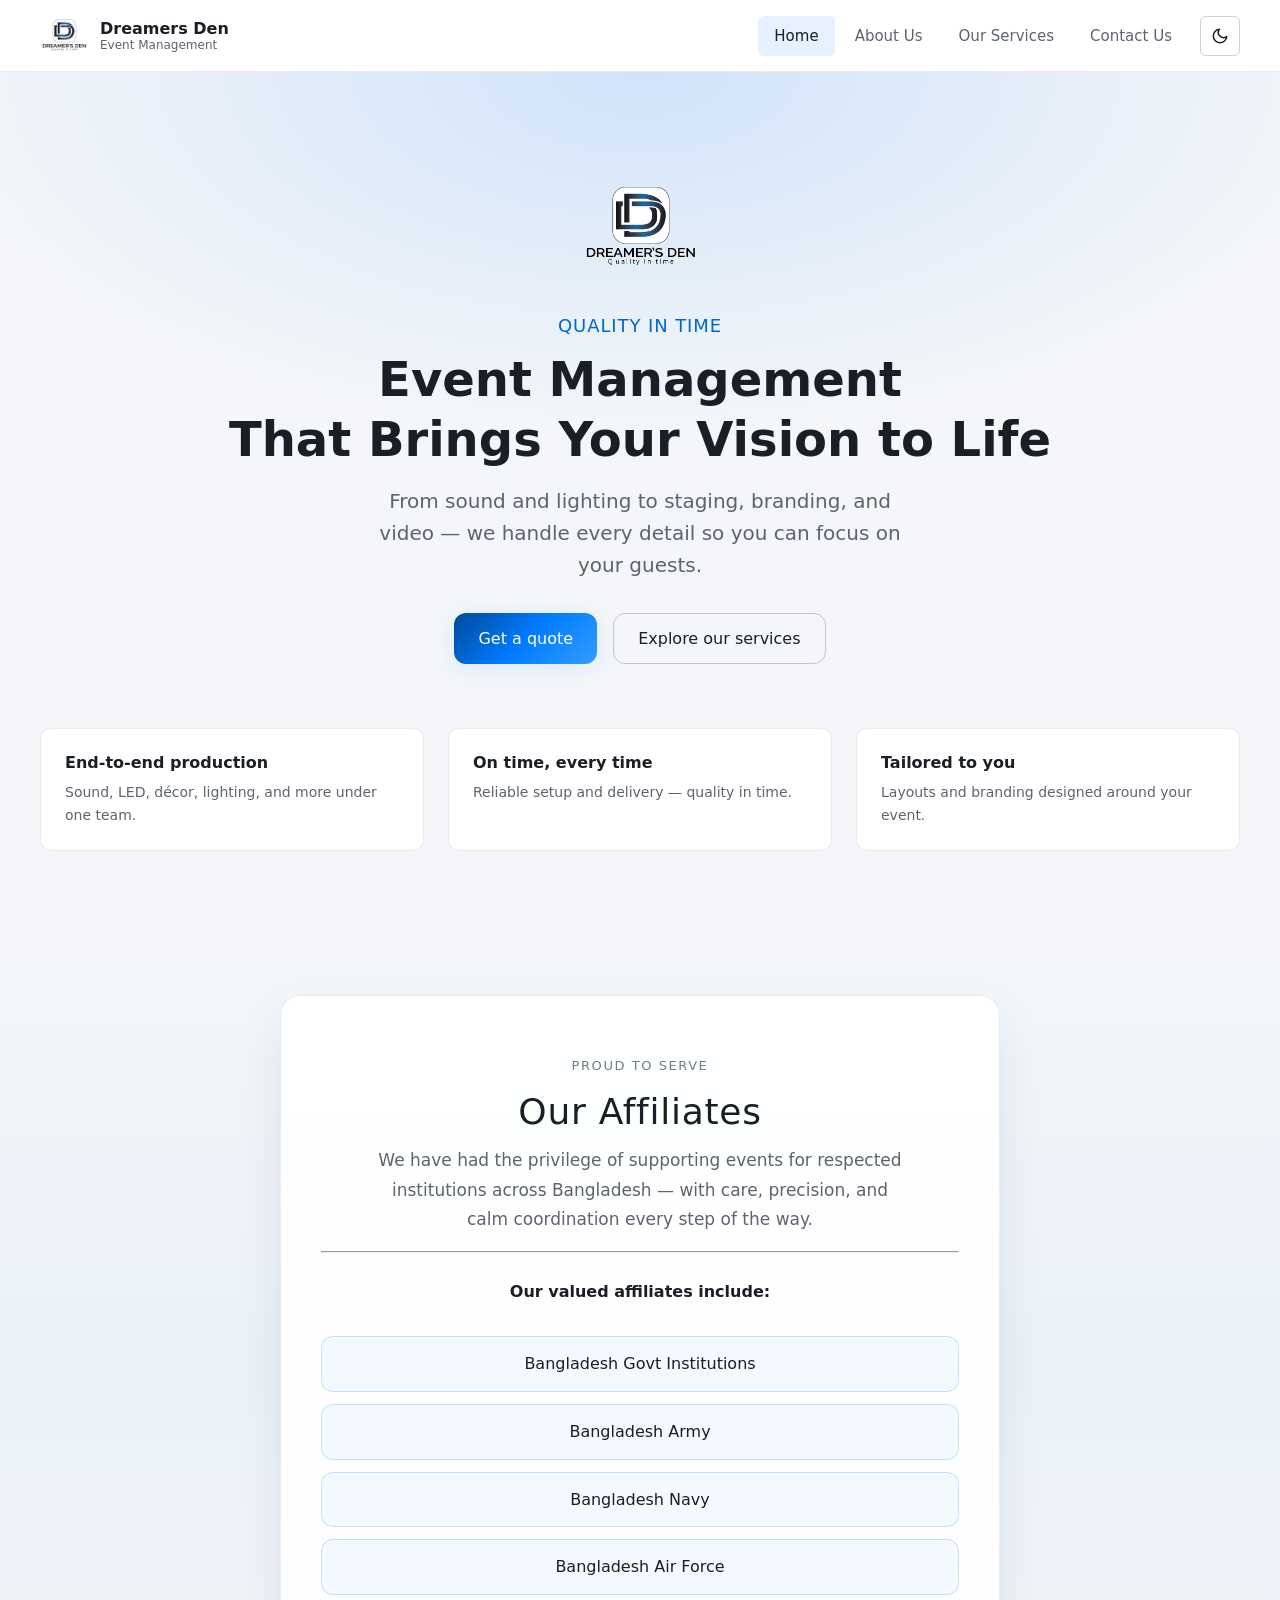
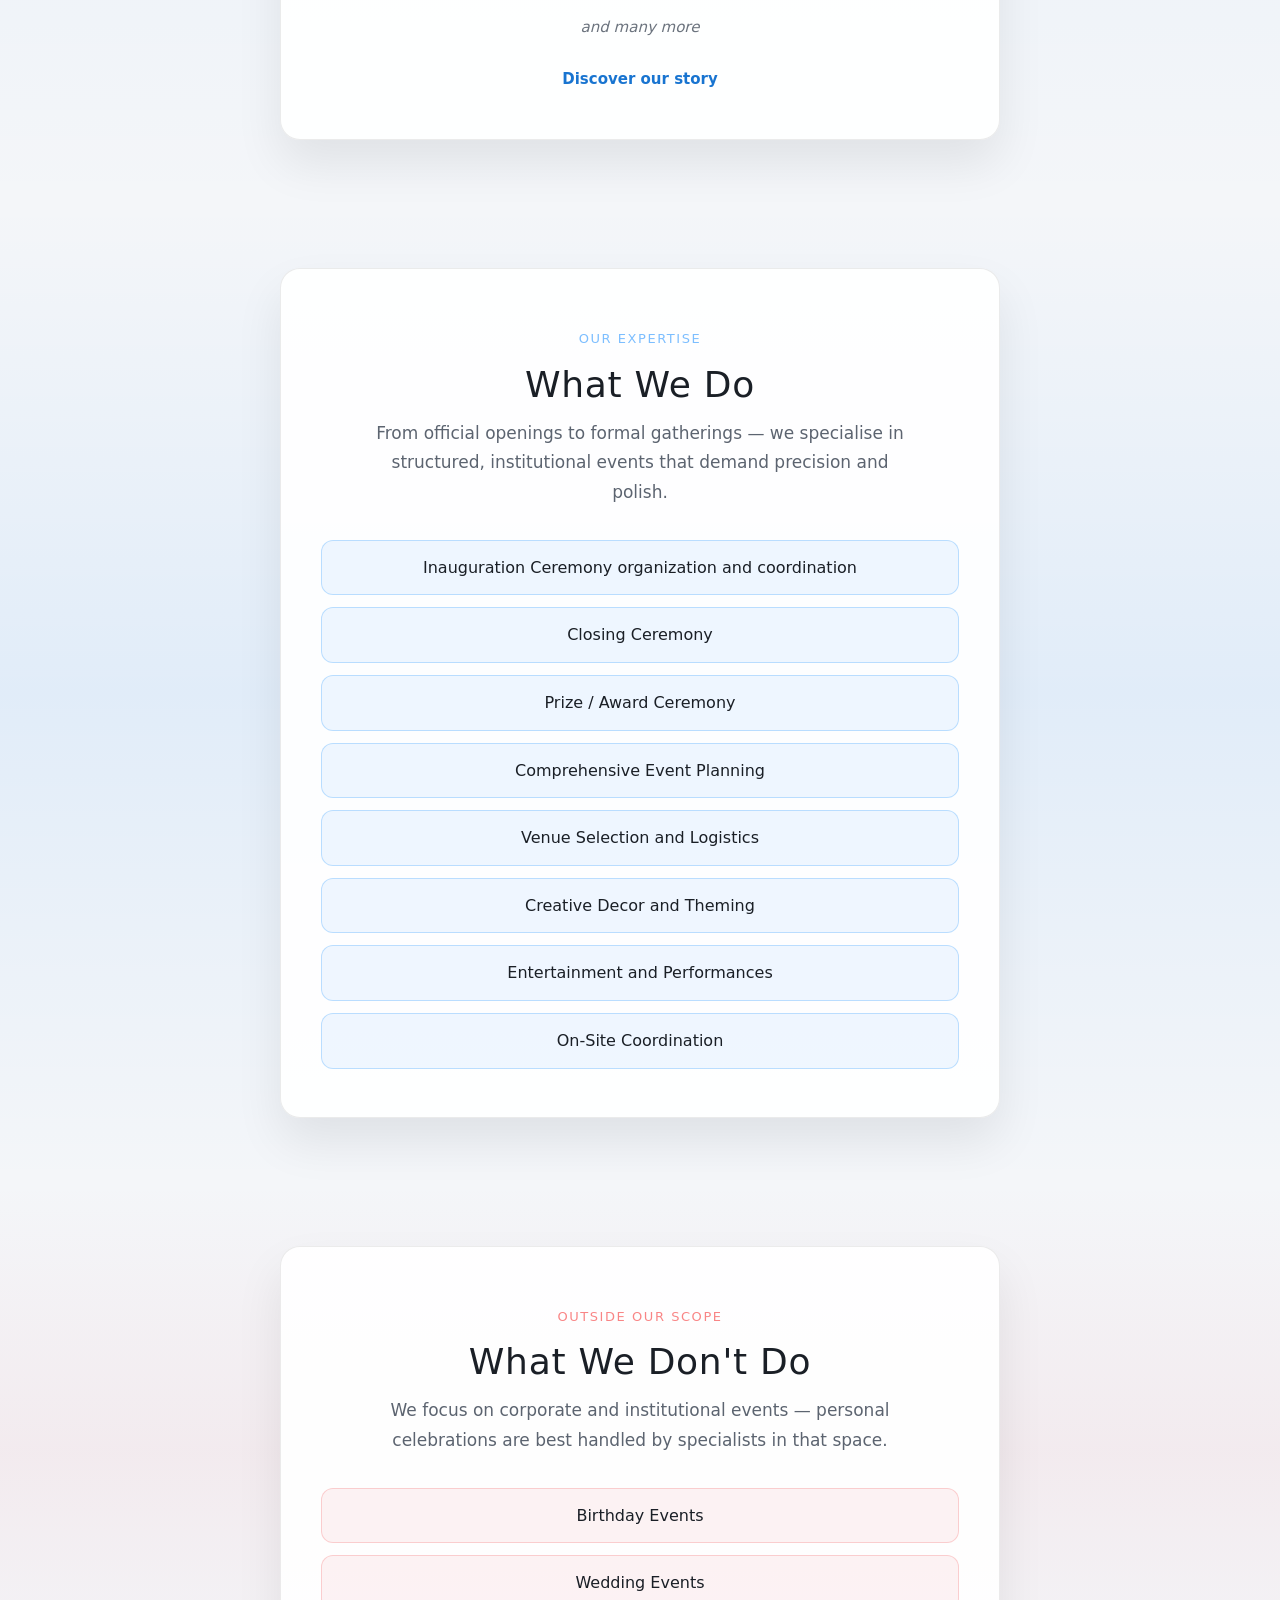
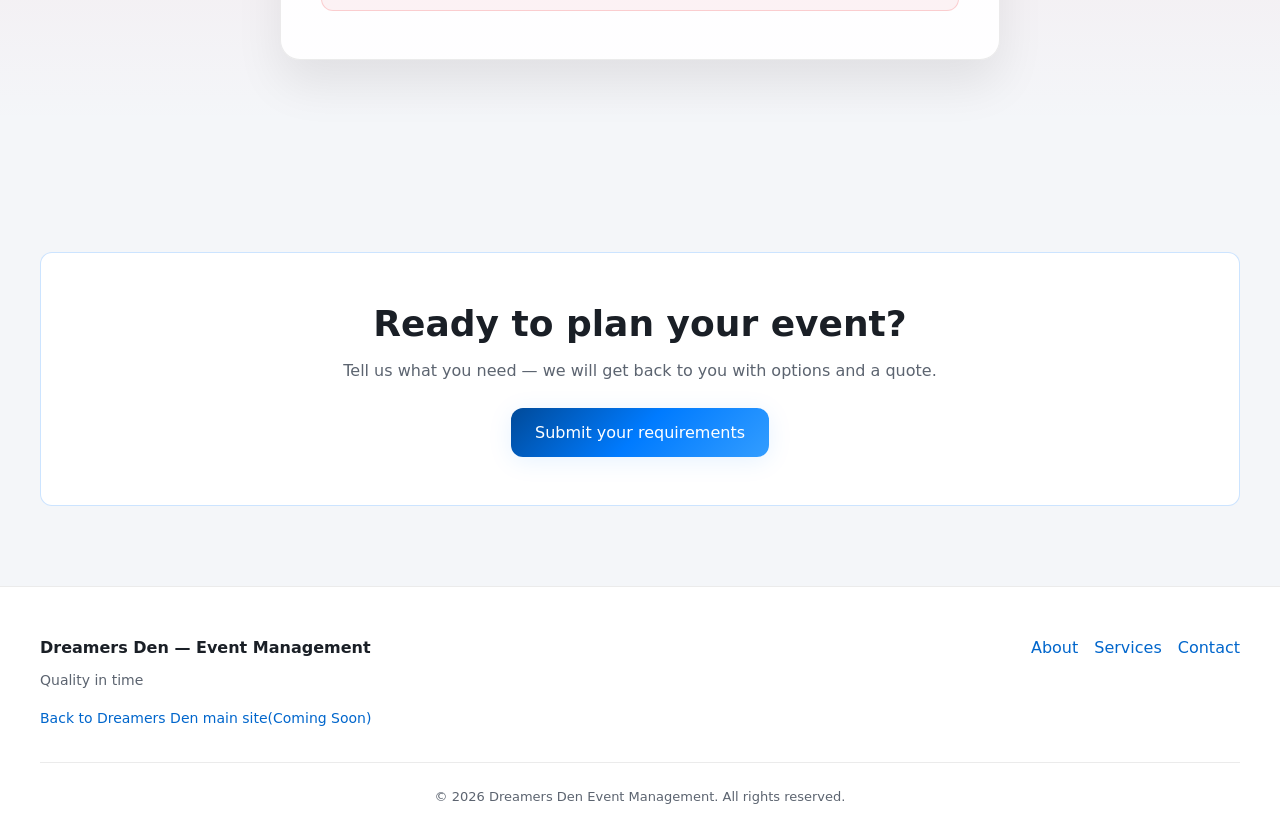
==== commit fcc9eb08: "Add Suvenier services, homepage event sections, and theme system. Expand the site with grouped Event" ====
--- a/index.html
+++ b/index.html
@@ -1,9 +1,12 @@
 <!DOCTYPE html>
 <html lang="en">
+
 <head>
+  <script>(function(){try{var s=localStorage.getItem("dd-theme");var l=s==="light"||(s!=="dark"&&window.matchMedia("(prefers-color-scheme: light)").matches);if(l)document.documentElement.setAttribute("data-theme","light");}catch(e){}})();</script>
   <meta charset="UTF-8">
   <meta name="viewport" content="width=device-width, initial-scale=1.0">
-  <meta name="description" content="Dreamers Den Event Management — quality events on time. Sound, lighting, staging, branding, and full production.">
+  <meta name="description"
+    content="Dreamers Den Event Management — quality events on time. Sound, lighting, staging, branding, and full production.">
   <title>Dreamers Den — Event Management</title>
   <link rel="icon" href="assets/images/logo.png" type="image/png">
   <link rel="stylesheet" href="css/variables.css">
@@ -11,6 +14,7 @@
   <link rel="stylesheet" href="css/components.css">
   <link rel="stylesheet" href="css/pages.css">
 </head>
+
 <body>
   <header class="site-header">
     <div class="container header-inner">
@@ -21,16 +25,32 @@
           <span class="logo-subtitle">Event Management</span>
         </span>
       </a>
-      <button type="button" class="nav-toggle" aria-expanded="false" aria-controls="site-nav" aria-label="Open menu">&#9776;</button>
-      <nav id="site-nav" class="site-nav" aria-label="Main navigation">
-        <ul>
-          <li><a href="index.html">Home</a></li>
-          <li><a href="about.html">About Us</a></li>
-          <li><a href="services.html">Our Services</a></li>
-          <li><a href="partners.html">Our Partners</a></li>
-          <li><a href="contact.html">Contact Us</a></li>
-        </ul>
-      </nav>
+      <div class="header-end">
+        <nav id="site-nav" class="site-nav" aria-label="Main navigation">
+          <ul>
+            <li><a href="index.html">Home</a></li>
+            <li><a href="about.html">About Us</a></li>
+            <li><a href="services.html">Our Services</a></li>
+            <li><a href="contact.html">Contact Us</a></li>
+          </ul>
+        </nav>
+        <button type="button" class="theme-toggle" id="theme-toggle" aria-label="Switch to light theme">
+          <span class="theme-toggle-icon theme-toggle-icon--sun" aria-hidden="true"><svg
+              xmlns="http://www.w3.org/2000/svg" viewBox="0 0 24 24" fill="none" stroke="currentColor" stroke-width="2"
+              stroke-linecap="round" stroke-linejoin="round">
+              <circle cx="12" cy="12" r="4" />
+              <path
+                d="M12 2v2M12 20v2M4.93 4.93l1.41 1.41M17.66 17.66l1.41 1.41M2 12h2M20 12h2M4.93 19.07l1.41-1.41M17.66 6.34l1.41-1.41" />
+            </svg></span>
+          <span class="theme-toggle-icon theme-toggle-icon--moon" aria-hidden="true"><svg
+              xmlns="http://www.w3.org/2000/svg" viewBox="0 0 24 24" fill="none" stroke="currentColor" stroke-width="2"
+              stroke-linecap="round" stroke-linejoin="round">
+              <path d="M21 12.79A9 9 0 1 1 11.21 3 7 7 0 0 0 21 12.79z" />
+            </svg></span>
+        </button>
+        <button type="button" class="nav-toggle" aria-expanded="false" aria-controls="site-nav"
+          aria-label="Open menu">&#9776;</button>
+      </div>
     </div>
   </header>
 
@@ -41,7 +61,8 @@
         <p class="hero-tagline" data-tagline>Quality in time</p>
         <h1>Event Management<br>That Brings Your Vision to Life</h1>
         <p class="hero-subtitle">
-          From sound and lighting to staging, branding, and video — we handle every detail so you can focus on your guests.
+          From sound and lighting to staging, branding, and video — we handle every detail so you can focus on your
+          guests.
         </p>
         <div class="btn-group">
           <a href="contact.html" class="btn btn-primary">Get a quote</a>
@@ -72,7 +93,8 @@
             <p class="customers-eyebrow">Proud to serve</p>
             <h2 id="customers-heading">Our Affiliates</h2>
             <p class="customers-intro">
-              We have had the privilege of supporting events for respected institutions across Bangladesh — with care, precision, and calm coordination every step of the way. 
+              We have had the privilege of supporting events for respected institutions across Bangladesh — with care,
+              precision, and calm coordination every step of the way.
               <hr>
               <br>
               <b>Our valued affiliates include:</b>
@@ -92,12 +114,64 @@
       </div>
     </section>
 
+    <section class="section section--soothing events-section events-section--manage"
+      aria-labelledby="events-manage-heading">
+      <div class="container">
+        <div class="customers-panel reveal">
+          <div class="section-header customers-header">
+            <p class="customers-eyebrow">Our expertise</p>
+            <h2 id="events-manage-heading">What We Do</h2>
+            <p class="customers-intro">
+              From official openings to formal gatherings — we specialise in structured, institutional events that
+              demand precision and polish.
+            </p>
+          </div>
+          <ul class="customers-list" role="list">
+            <li class="customer-item">Inauguration Ceremony organization and coordination</li>
+            <li class="customer-item">Closing Ceremony</li>
+            <li class="customer-item">Prize / Award Ceremony</li>
+            <li class="customer-item">Comprehensive Event Planning
+            </li>
+            <li class="customer-item">Venue Selection and Logistics
+            </li>
+            <li class="customer-item">Creative Decor and Theming
+            </li>
+            <li class="customer-item">Entertainment and Performances
+            </li>
+            <li class="customer-item">On-Site Coordination
+            </li>
+          </ul>
+        </div>
+      </div>
+    </section>
+
+    <section class="section section--soothing events-section events-section--exclude"
+      aria-labelledby="events-exclude-heading">
+      <div class="container">
+        <div class="customers-panel reveal">
+          <div class="section-header customers-header">
+            <p class="customers-eyebrow">Outside our scope</p>
+            <h2 id="events-exclude-heading">What We Don't Do</h2>
+            <p class="customers-intro">
+              We focus on corporate and institutional events — personal celebrations are best handled by specialists in
+              that space.
+            </p>
+          </div>
+          <ul class="customers-list" role="list">
+            <li class="customer-item">Birthday Events</li>
+            <li class="customer-item">Wedding Events</li>
+          </ul>
+        </div>
+      </div>
+    </section>
+
     <section class="section">
       <div class="container">
         <div class="cta-strip reveal">
           <h2>Ready to plan your event?</h2>
           <p>Tell us what you need — we will get back to you with options and a quote.</p>
-          <a href="#" class="btn btn-primary" data-form-url target="_blank" rel="noopener noreferrer">Submit your requirements</a>
+          <a href="#" class="btn btn-primary" data-form-url target="_blank" rel="noopener noreferrer">Submit your
+            requirements</a>
         </div>
       </div>
     </section>
@@ -114,11 +188,10 @@
         <div class="footer-links">
           <a href="about.html">About</a>
           <a href="services.html">Services</a>
-          <a href="partners.html">Partners</a>
           <a href="contact.html">Contact</a>
         </div>
       </div>
-      
+
       <div class="footer-bottom">
         <p>&copy; <span id="year"></span> Dreamers Den Event Management. All rights reserved.</p>
       </div>
@@ -129,4 +202,5 @@
   <script src="js/config.js"></script>
   <script src="js/main.js"></script>
 </body>
-</html>
+
+</html>
--- a/css/variables.css
+++ b/css/variables.css
@@ -1,4 +1,6 @@
 :root {
+  color-scheme: dark;
+
   --color-bg: #0a0a0a;
   --color-bg-elevated: #141414;
   --color-bg-card: #1a1a1a;
@@ -11,6 +13,21 @@
   --color-primary-dark: #0056b3;
   --color-primary-glow: #339dff;
   --gradient-brand: linear-gradient(135deg, #001f3f 0%, #007bff 50%, #339dff 100%);
+
+  --color-border-subtle: rgba(255, 255, 255, 0.06);
+  --color-border: rgba(255, 255, 255, 0.12);
+  --color-border-strong: rgba(255, 255, 255, 0.2);
+  --color-header-bg: rgba(10, 10, 10, 0.92);
+  --color-nav-active-bg: rgba(0, 123, 255, 0.12);
+  --color-panel-bg: rgba(26, 26, 26, 0.6);
+  --color-panel-shadow: rgba(0, 0, 0, 0.2);
+  --color-item-bg: rgba(255, 255, 255, 0.03);
+  --color-link-hover: #ffffff;
+  --color-outline-border: rgba(255, 255, 255, 0.25);
+  --color-card-border-hover: rgba(0, 123, 255, 0.25);
+  --color-accent-border: rgba(0, 123, 255, 0.12);
+  --color-accent-border-hover: rgba(0, 123, 255, 0.22);
+  --color-image-contain-bg: #f5f5f5;
 
   --font-heading: "Segoe UI", system-ui, -apple-system, sans-serif;
   --font-body: "Segoe UI", system-ui, -apple-system, sans-serif;
@@ -27,4 +44,37 @@
   --max-width: 1200px;
   --section-gap: 5rem;
   --transition: 0.25s ease;
+  --theme-transition: 0.5s ease;
 }
+
+[data-theme="light"] {
+  color-scheme: light;
+
+  --color-bg: #f4f6f9;
+  --color-bg-elevated: #ffffff;
+  --color-bg-card: #ffffff;
+  --color-text: #1a1f26;
+  --color-text-muted: #5c6470;
+  --color-text-dark: #1a1f26;
+
+  --color-primary-glow: #0066cc;
+  --gradient-brand: linear-gradient(135deg, #004a99 0%, #007bff 50%, #339dff 100%);
+
+  --color-border-subtle: rgba(0, 0, 0, 0.08);
+  --color-border: rgba(0, 0, 0, 0.12);
+  --color-border-strong: rgba(0, 0, 0, 0.18);
+  --color-header-bg: rgba(255, 255, 255, 0.92);
+  --color-nav-active-bg: rgba(0, 123, 255, 0.1);
+  --color-panel-bg: rgba(255, 255, 255, 0.92);
+  --color-panel-shadow: rgba(0, 0, 0, 0.08);
+  --color-item-bg: rgba(0, 123, 255, 0.04);
+  --color-link-hover: #004a99;
+  --color-outline-border: rgba(0, 0, 0, 0.2);
+  --color-card-border-hover: rgba(0, 123, 255, 0.35);
+  --color-accent-border: rgba(0, 123, 255, 0.2);
+  --color-accent-border-hover: rgba(0, 123, 255, 0.35);
+  --color-image-contain-bg: #eef1f5;
+
+  --shadow-card: 0 4px 24px rgba(0, 123, 255, 0.1);
+  --shadow-hover: 0 8px 32px rgba(0, 123, 255, 0.18);
+}
--- a/css/base.css
+++ b/css/base.css
@@ -8,6 +8,19 @@
 
 html {
   scroll-behavior: smooth;
+}
+
+html.theme-transition,
+html.theme-transition *,
+html.theme-transition *::before,
+html.theme-transition *::after {
+  transition:
+    background-color var(--theme-transition),
+    color var(--theme-transition),
+    border-color var(--theme-transition),
+    box-shadow var(--theme-transition),
+    fill var(--theme-transition),
+    stroke var(--theme-transition) !important;
 }
 
 @media (prefers-reduced-motion: reduce) {
@@ -48,7 +61,7 @@
 }
 
 a:hover {
-  color: var(--color-surface);
+  color: var(--color-link-hover);
 }
 
 a:focus-visible,
--- a/css/components.css
+++ b/css/components.css
@@ -3,9 +3,9 @@
   position: sticky;
   top: 0;
   z-index: 100;
-  background: rgba(10, 10, 10, 0.92);
+  background: var(--color-header-bg);
   backdrop-filter: blur(12px);
-  border-bottom: 1px solid rgba(255, 255, 255, 0.06);
+  border-bottom: 1px solid var(--color-border-subtle);
   height: var(--header-height);
 }
 
@@ -15,6 +15,13 @@
   justify-content: space-between;
   height: var(--header-height);
   gap: 1.5rem;
+}
+
+.header-end {
+  display: flex;
+  align-items: center;
+  gap: 0.5rem;
+  margin-left: auto;
 }
 
 .logo-link {
@@ -53,16 +60,53 @@
 }
 
 /* Navigation */
-.nav-toggle {
-  display: none;
+.nav-toggle,
+.theme-toggle {
+  display: flex;
+  align-items: center;
+  justify-content: center;
   background: transparent;
-  border: 1px solid rgba(255, 255, 255, 0.2);
+  border: 1px solid var(--color-border-strong);
   color: var(--color-text);
   padding: 0.5rem 0.75rem;
   border-radius: var(--radius-sm);
   cursor: pointer;
+  line-height: 1;
+  flex-shrink: 0;
+  transition: border-color var(--transition), background var(--transition), color var(--transition);
+}
+
+.theme-toggle {
+  width: 2.5rem;
+  height: 2.5rem;
+  padding: 0;
+}
+
+.theme-toggle:hover,
+.nav-toggle:hover {
+  border-color: var(--color-primary);
+  color: var(--color-primary-glow);
+}
+
+.theme-toggle-icon {
+  display: none;
+  width: 1.125rem;
+  height: 1.125rem;
+}
+
+.theme-toggle-icon svg {
+  width: 100%;
+  height: 100%;
+}
+
+:root:not([data-theme="light"]) .theme-toggle-icon--sun,
+[data-theme="light"] .theme-toggle-icon--moon {
+  display: block;
+}
+
+.nav-toggle {
+  display: none;
   font-size: 1.25rem;
-  line-height: 1;
 }
 
 .site-nav ul {
@@ -84,7 +128,21 @@
 .site-nav a:hover,
 .site-nav a.is-active {
   color: var(--color-text);
-  background: rgba(0, 123, 255, 0.12);
+  background: var(--color-nav-active-bg);
+}
+
+@media (min-width: 769px) {
+  .header-end {
+    gap: 0.75rem;
+  }
+
+  .theme-toggle {
+    order: 2;
+  }
+
+  .site-nav {
+    order: 1;
+  }
 }
 
 @media (max-width: 768px) {
@@ -96,7 +154,7 @@
     position: fixed;
     inset: var(--header-height) 0 auto 0;
     background: var(--color-bg-elevated);
-    border-bottom: 1px solid rgba(255, 255, 255, 0.08);
+    border-bottom: 1px solid var(--color-border);
     padding: 1rem;
     transform: translateY(-100%);
     opacity: 0;
@@ -154,7 +212,7 @@
 .btn-outline {
   background: transparent;
   color: var(--color-text);
-  border: 1px solid rgba(255, 255, 255, 0.25);
+  border: 1px solid var(--color-outline-border);
 }
 
 .btn-outline:hover {
@@ -172,7 +230,7 @@
 /* Cards */
 .card {
   background: var(--color-bg-card);
-  border: 1px solid rgba(255, 255, 255, 0.06);
+  border: 1px solid var(--color-border-subtle);
   border-radius: var(--radius-md);
   overflow: hidden;
   transition: transform var(--transition), box-shadow var(--transition), border-color var(--transition);
@@ -181,13 +239,13 @@
 .card:hover {
   transform: translateY(-4px);
   box-shadow: var(--shadow-hover);
-  border-color: rgba(0, 123, 255, 0.25);
+  border-color: var(--color-card-border-hover);
 }
 
 /* Footer */
 .site-footer {
   background: var(--color-bg-elevated);
-  border-top: 1px solid rgba(255, 255, 255, 0.06);
+  border-top: 1px solid var(--color-border-subtle);
   padding-block: 3rem 2rem;
   margin-top: auto;
 }
@@ -228,7 +286,7 @@
 .footer-bottom {
   margin-top: 2rem;
   padding-top: 1.5rem;
-  border-top: 1px solid rgba(255, 255, 255, 0.06);
+  border-top: 1px solid var(--color-border-subtle);
   text-align: center;
   font-size: 0.8125rem;
   color: var(--color-text-muted);
--- a/css/pages.css
+++ b/css/pages.css
@@ -56,7 +56,7 @@
   padding: 1.5rem;
   background: var(--color-bg-card);
   border-radius: var(--radius-md);
-  border: 1px solid rgba(255, 255, 255, 0.06);
+  border: 1px solid var(--color-border-subtle);
 }
 
 .highlight-card h3 {
@@ -70,7 +70,22 @@
   margin: 0;
 }
 
-/* Services grid */
+/* Services — grouped sections */
+.service-group {
+  margin-bottom: 3rem;
+}
+
+.service-group:last-child {
+  margin-bottom: 0;
+}
+
+.service-group-heading {
+  font-size: clamp(1.375rem, 2.5vw, 1.75rem);
+  margin-bottom: 1.25rem;
+  padding-bottom: 0.5rem;
+  border-bottom: 2px solid var(--color-border);
+}
+
 .services-grid {
   display: grid;
   grid-template-columns: repeat(auto-fill, minmax(280px, 1fr));
@@ -90,6 +105,15 @@
   width: 100%;
   height: 100%;
   object-fit: cover;
+}
+
+.service-card .service-image.is-contain {
+  background: var(--color-image-contain-bg);
+}
+
+.service-card .service-image.is-contain img {
+  object-fit: contain;
+  padding: 0.75rem;
 }
 
 .service-card .service-image .service-icon-fallback {
@@ -240,7 +264,7 @@
 .timeline-content {
   background: var(--color-bg-card);
   border-radius: var(--radius-md);
-  border: 1px solid rgba(255, 255, 255, 0.06);
+  border: 1px solid var(--color-border-subtle);
   overflow: hidden;
 }
 
@@ -255,6 +279,24 @@
   height: 100%;
   object-fit: cover;
   display: block;
+}
+
+.timeline-media-grid {
+  display: grid;
+  grid-template-columns: 1fr 1fr;
+  aspect-ratio: auto;
+}
+
+.timeline-media-grid .timeline-media-cell {
+  aspect-ratio: 16 / 9;
+  overflow: hidden;
+  background: var(--color-bg-elevated);
+}
+
+@media (max-width: 540px) {
+  .timeline-media-grid {
+    grid-template-columns: 1fr;
+  }
 }
 
 .timeline-media--logo {
@@ -283,7 +325,7 @@
   text-align: center;
   font-size: 0.8125rem;
   color: var(--color-text-muted);
-  border: 1px dashed rgba(255, 255, 255, 0.12);
+  border: 1px dashed var(--color-border);
   border-radius: 0;
   aspect-ratio: 16 / 9;
 }
@@ -300,6 +342,45 @@
   color: var(--color-text-muted);
   font-size: 0.9375rem;
   margin: 0;
+}
+
+.timeline-item--text .timeline-content {
+  background: transparent;
+  border: none;
+  overflow: visible;
+  position: relative;
+}
+
+.timeline-item--text .timeline-body {
+  padding: 0.25rem 0 0;
+  overflow: visible;
+}
+
+.timeline-item--text .timeline-body h3 {
+  position: relative;
+  display: inline-block;
+  margin-bottom: 0.65rem;
+  padding-bottom: 0.35rem;
+  border-bottom: 2px solid var(--color-primary);
+}
+
+/* Horizontal segment from spine to title — aligned with h3 underline */
+.timeline-item--text .timeline-body h3::before {
+  content: "";
+  position: absolute;
+  right: 100%;
+  bottom: -2px;
+  height: 2px;
+  background: var(--color-primary);
+  width: calc(2rem + 5px);
+  pointer-events: none;
+}
+
+@media (min-width: 640px) {
+  .timeline-item--text .timeline-body h3::before {
+    /* Spine at 120px; content column starts at 100px + 2rem gap */
+    width: 12px;
+  }
 }
 
 .timeline-gap-content {
@@ -333,75 +414,18 @@
 }
 
 .about-intro {
-  display: grid;
-  gap: 2rem;
-  align-items: center;
+  max-width: 52rem;
   margin-bottom: 4rem;
 }
 
-@media (min-width: 768px) {
-  .about-intro {
-    grid-template-columns: 1fr 1fr;
-  }
-}
-
-.about-intro-visual {
-  aspect-ratio: 4 / 3;
-  background: var(--color-bg-card);
-  border-radius: var(--radius-md);
-  border: 1px solid rgba(255, 255, 255, 0.06);
-  display: flex;
-  align-items: center;
-  justify-content: center;
-  padding: 2rem;
-  background: linear-gradient(135deg, rgba(0, 31, 63, 0.45) 0%, rgba(0, 123, 255, 0.1) 100%);
-}
-
-.about-intro-visual img {
-  width: auto;
-  height: auto;
-  max-width: min(220px, 65%);
-  max-height: 160px;
-  object-fit: contain;
-}
-
-/* Partners */
-.partners-grid {
-  display: grid;
-  grid-template-columns: repeat(auto-fill, minmax(180px, 1fr));
-  gap: 1.5rem;
-}
-
-.partner-card {
-  text-align: center;
-  padding: 1.5rem;
-}
-
-.partner-logo {
-  width: 100%;
-  aspect-ratio: 1;
-  max-width: 120px;
-  margin: 0 auto 1rem;
-  background: var(--color-bg-elevated);
-  border-radius: var(--radius-md);
-  display: flex;
-  align-items: center;
-  justify-content: center;
-  font-size: 2rem;
-  font-weight: 700;
-  color: var(--color-primary);
-  border: 1px solid rgba(255, 255, 255, 0.08);
-}
-
-.partner-card h3 {
-  font-size: 1rem;
-  margin-bottom: 0.25rem;
-}
-
-.partner-card p {
-  font-size: 0.8125rem;
-  color: var(--color-text-muted);
-  margin: 0;
+.about-intro h2 {
+  margin-bottom: 1rem;
+}
+
+.about-intro p {
+  font-size: 1.0625rem;
+  line-height: 1.75;
+  color: var(--color-text-muted);
 }
 
 /* Contact */
@@ -612,7 +636,7 @@
   min-height: 0;
   padding: 1rem;
   background: var(--color-bg-elevated);
-  border: 1px solid rgba(255, 255, 255, 0.08);
+  border: 1px solid var(--color-border);
   border-radius: var(--radius-sm);
 }
 
@@ -621,7 +645,7 @@
   flex-direction: column;
   gap: 0.15rem;
   padding-bottom: 0.25rem;
-  border-bottom: 1px solid rgba(255, 255, 255, 0.06);
+  border-bottom: 1px solid var(--color-border-subtle);
 }
 
 .contact-person-channels {
@@ -640,7 +664,7 @@
   text-decoration: none;
   color: inherit;
   background: var(--color-bg-card);
-  border: 1px solid rgba(255, 255, 255, 0.08);
+  border: 1px solid var(--color-border);
   border-radius: var(--radius-sm);
   transition: border-color var(--transition), background var(--transition), transform var(--transition);
 }
@@ -736,7 +760,7 @@
   background: var(--color-bg-card);
   border-radius: var(--radius-md);
   padding: 2rem;
-  border: 1px solid rgba(255, 255, 255, 0.06);
+  border: 1px solid var(--color-border-subtle);
 }
 
 .form-section h2 {
@@ -789,24 +813,6 @@
   margin-bottom: 1.5rem;
 }
 
-/* Partner teaser on home (legacy) */
-.partner-teaser {
-  display: flex;
-  flex-wrap: wrap;
-  gap: 1rem;
-  justify-content: center;
-  margin-top: 1.5rem;
-}
-
-.partner-teaser span {
-  padding: 0.5rem 1rem;
-  background: var(--color-bg-card);
-  border-radius: var(--radius-sm);
-  font-size: 0.875rem;
-  color: var(--color-text-muted);
-  border: 1px solid rgba(255, 255, 255, 0.06);
-}
-
 /* Project customers — home (soothing) */
 .section--soothing {
   padding-block: 4rem;
@@ -826,10 +832,10 @@
   margin-inline: auto;
   padding: 2.5rem 2rem;
   text-align: center;
-  background: rgba(26, 26, 26, 0.6);
-  border: 1px solid rgba(255, 255, 255, 0.06);
+  background: var(--color-panel-bg);
+  border: 1px solid var(--color-border-subtle);
   border-radius: var(--radius-lg);
-  box-shadow: 0 24px 48px rgba(0, 0, 0, 0.2);
+  box-shadow: 0 24px 48px var(--color-panel-shadow);
 }
 
 .customers-header {
@@ -873,15 +879,15 @@
   font-size: 1rem;
   font-weight: 500;
   color: var(--color-text);
-  background: rgba(255, 255, 255, 0.03);
-  border: 1px solid rgba(0, 123, 255, 0.12);
+  background: var(--color-item-bg);
+  border: 1px solid var(--color-accent-border);
   border-radius: var(--radius-md);
   transition: background var(--transition), border-color var(--transition);
 }
 
 .customer-item:hover {
-  background: rgba(0, 123, 255, 0.06);
-  border-color: rgba(0, 123, 255, 0.22);
+  background: var(--color-nav-active-bg);
+  border-color: var(--color-accent-border-hover);
 }
 
 .customers-more {
@@ -906,7 +912,7 @@
 
 .customers-footer-note a:hover {
   opacity: 1;
-  color: var(--color-surface);
+  color: var(--color-link-hover);
 }
 
 @media (min-width: 640px) {
@@ -914,3 +920,50 @@
     padding: 3rem 2.5rem;
   }
 }
+
+/* Home — events we manage (blue) & exclude (red) */
+.events-section--manage {
+  background: linear-gradient(
+    180deg,
+    transparent 0%,
+    rgba(0, 123, 255, 0.08) 50%,
+    transparent 100%
+  );
+}
+
+.events-section--manage .customers-eyebrow {
+  color: #66b3ff;
+}
+
+.events-section--manage .customer-item {
+  background: rgba(0, 123, 255, 0.06);
+  border-color: rgba(51, 157, 255, 0.28);
+}
+
+.events-section--manage .customer-item:hover {
+  background: rgba(0, 123, 255, 0.12);
+  border-color: rgba(51, 157, 255, 0.45);
+}
+
+.events-section--exclude {
+  background: linear-gradient(
+    180deg,
+    transparent 0%,
+    rgba(220, 53, 69, 0.06) 50%,
+    transparent 100%
+  );
+}
+
+.events-section--exclude .customers-eyebrow {
+  color: #f87171;
+}
+
+.events-section--exclude .customer-item {
+  background: rgba(220, 53, 69, 0.06);
+  border-color: rgba(248, 113, 113, 0.28);
+}
+
+.events-section--exclude .customer-item:hover {
+  background: rgba(220, 53, 69, 0.12);
+  border-color: rgba(248, 113, 113, 0.45);
+}
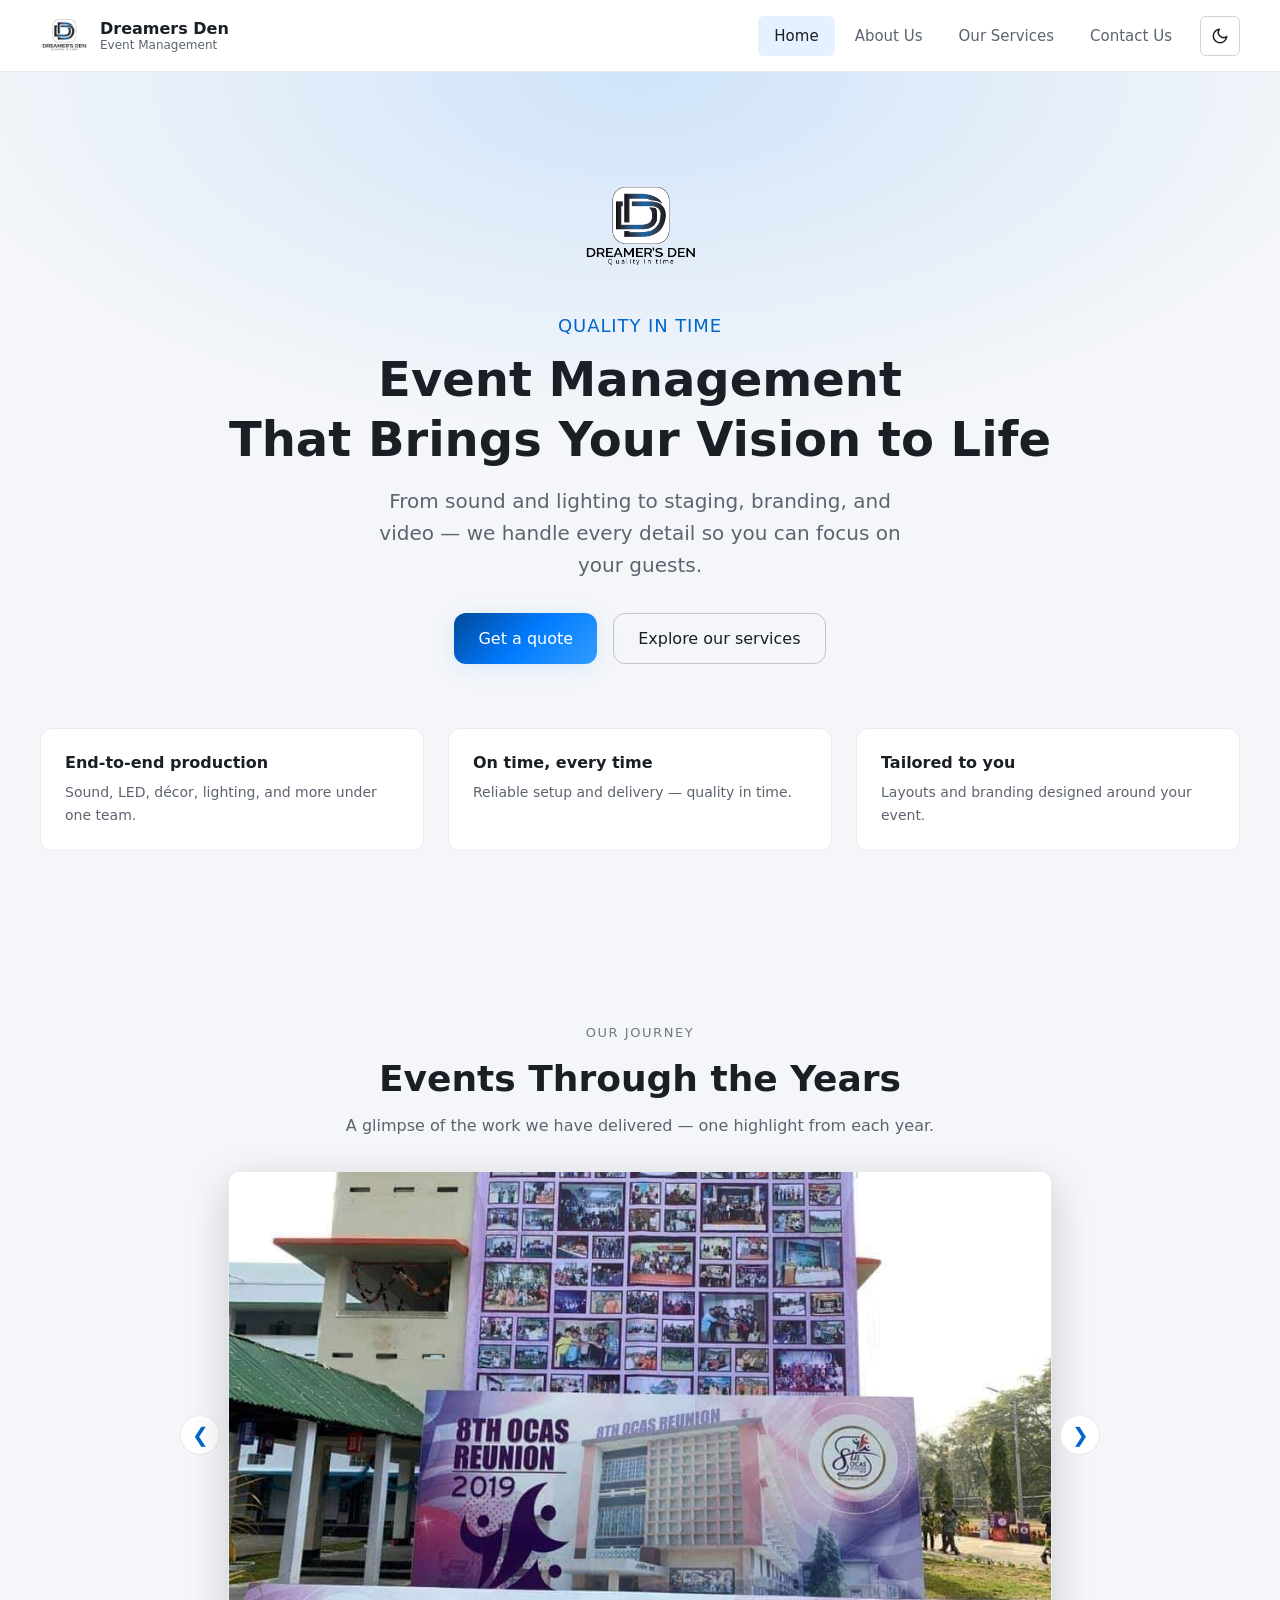
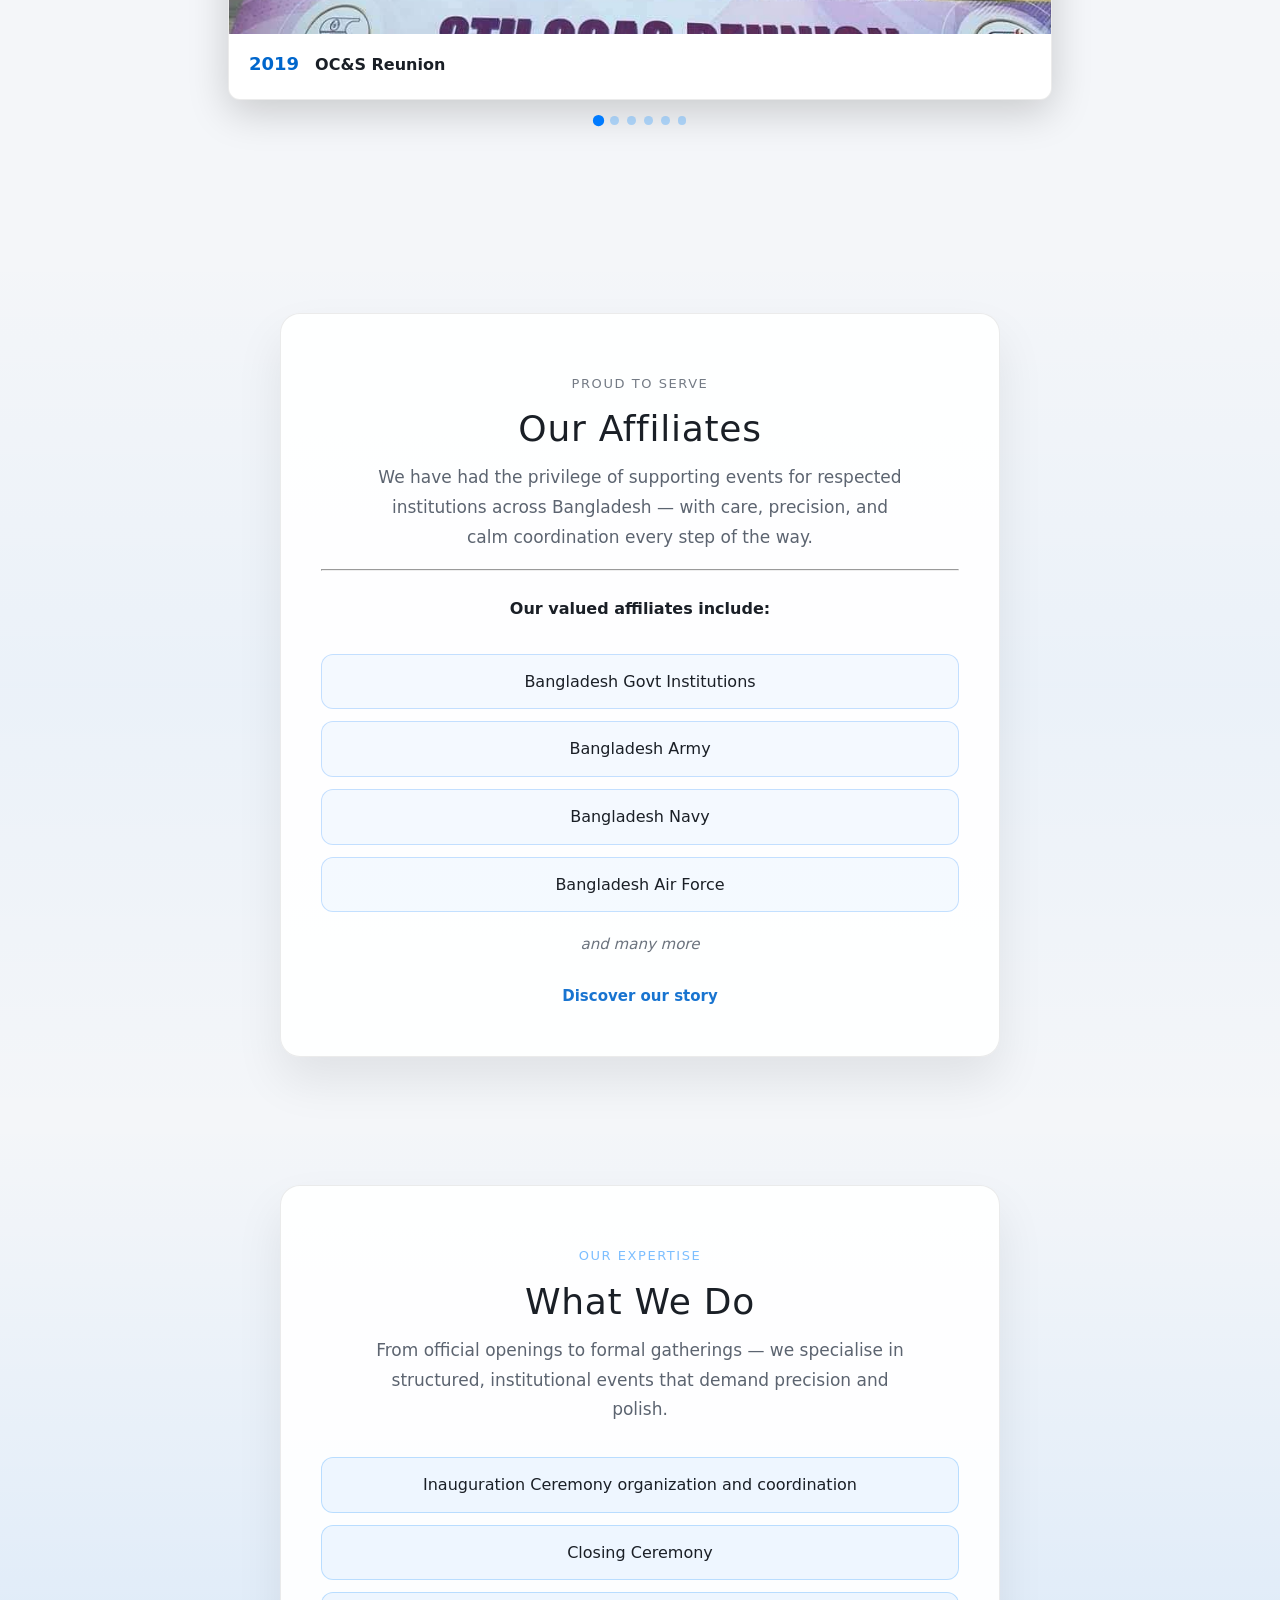
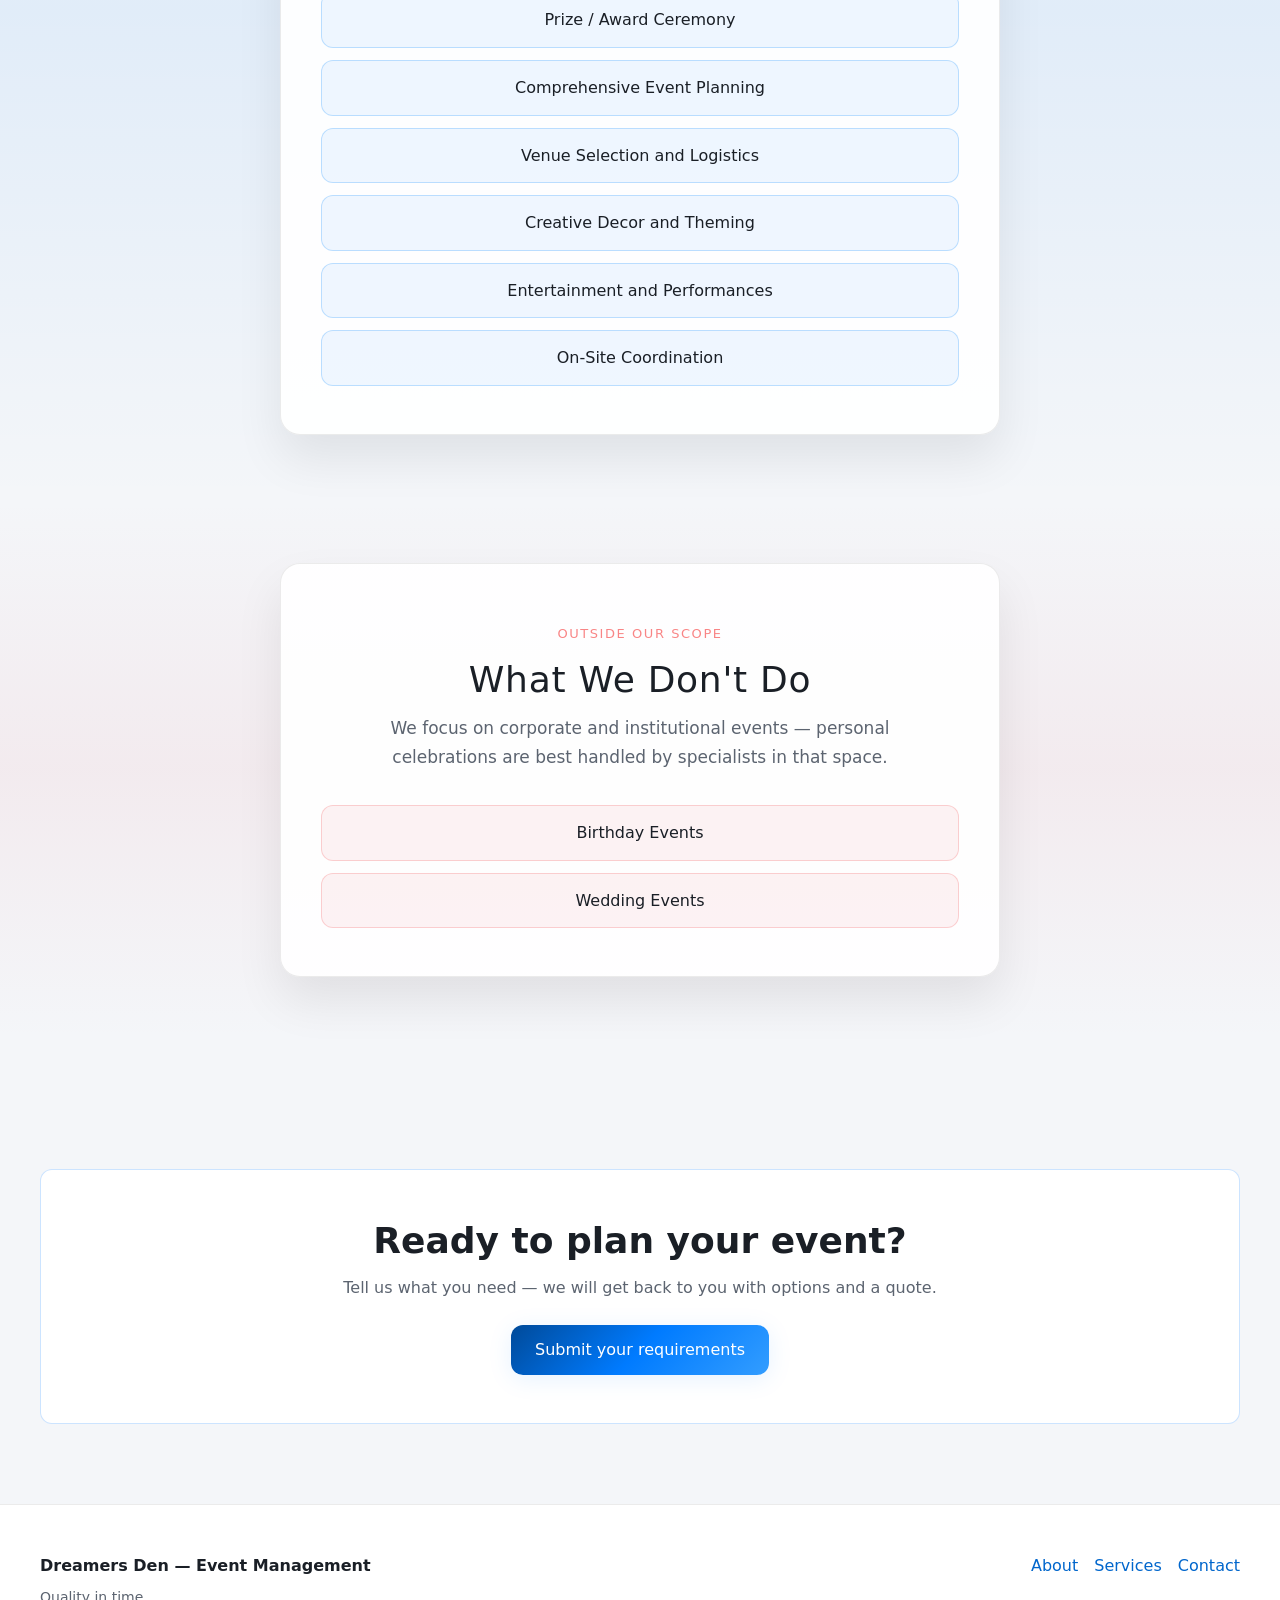
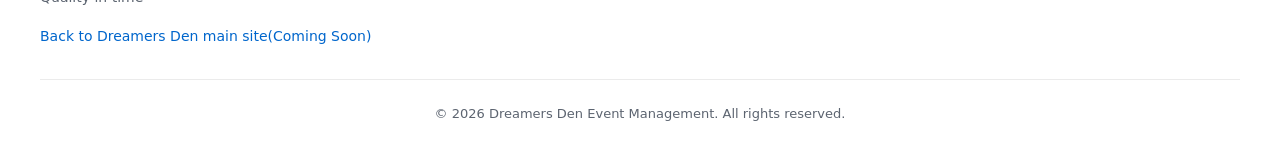
==== commit b2ef68ae: "Add home page journey carousel with yearly event highlights. Build carousel from milestone data with" ====
--- a/index.html
+++ b/index.html
@@ -86,6 +86,21 @@
       </div>
     </section>
 
+    <section class="section journey-carousel-section" aria-labelledby="journey-carousel-heading">
+      <div class="container">
+        <div class="section-header reveal">
+          <p class="customers-eyebrow">Our journey</p>
+          <h2 id="journey-carousel-heading">Events Through the Years</h2>
+          <p>A glimpse of the work we have delivered — one highlight from each year.</p>
+        </div>
+        <div id="journey-carousel" class="journey-carousel reveal" role="region" aria-roledescription="carousel"
+          aria-label="Journey highlights by year"></div>
+        <p class="journey-carousel-footer reveal">
+          <a href="about.html">See the full timeline on About Us</a>
+        </p>
+      </div>
+    </section>
+
     <section class="section section--soothing customers-section" aria-labelledby="customers-heading">
       <div class="container">
         <div class="customers-panel reveal">
--- a/css/pages.css
+++ b/css/pages.css
@@ -794,6 +794,159 @@
   margin-top: 1.5rem;
 }
 
+/* Journey carousel — home */
+.journey-carousel-section .section-header {
+  margin-bottom: 2rem;
+}
+
+.journey-carousel-footer {
+  text-align: center;
+  margin-top: 1.25rem;
+  font-size: 0.9375rem;
+}
+
+.journey-carousel-footer a {
+  color: var(--color-primary-glow);
+  font-weight: 600;
+}
+
+.journey-carousel-footer a:hover {
+  color: var(--color-link-hover);
+}
+
+.journey-carousel {
+  max-width: 920px;
+  margin-inline: auto;
+}
+
+.journey-carousel-inner {
+  display: grid;
+  grid-template-columns: auto 1fr auto;
+  align-items: center;
+  gap: 0.5rem;
+}
+
+.journey-carousel-viewport {
+  overflow: hidden;
+  border-radius: var(--radius-md);
+  border: 1px solid var(--color-border-subtle);
+  background: var(--color-bg-card);
+  box-shadow: 0 12px 40px rgba(0, 0, 0, 0.18);
+}
+
+.journey-carousel-track {
+  display: flex;
+  transition: transform 0.45s ease;
+}
+
+.journey-carousel-slide {
+  flex: 0 0 100%;
+  margin: 0;
+}
+
+.journey-carousel-media {
+  aspect-ratio: 16 / 9;
+  overflow: hidden;
+  background: var(--color-bg-elevated);
+}
+
+.journey-carousel-media img {
+  width: 100%;
+  height: 100%;
+  object-fit: cover;
+  display: block;
+}
+
+.journey-carousel-caption {
+  display: flex;
+  flex-wrap: wrap;
+  align-items: baseline;
+  gap: 0.5rem 1rem;
+  padding: 1rem 1.25rem 1.25rem;
+  text-align: left;
+}
+
+.journey-carousel-year {
+  font-weight: 700;
+  color: var(--color-primary-glow);
+  font-size: 1.125rem;
+}
+
+.journey-carousel-title {
+  font-weight: 600;
+  color: var(--color-text);
+  font-size: 1rem;
+}
+
+.journey-carousel-btn {
+  flex-shrink: 0;
+  width: 2.5rem;
+  height: 2.5rem;
+  border-radius: 50%;
+  border: 1px solid var(--color-border-subtle);
+  background: var(--color-bg-card);
+  color: var(--color-primary-glow);
+  font-size: 1.25rem;
+  line-height: 1;
+  cursor: pointer;
+  transition: background var(--transition), color var(--transition), border-color var(--transition);
+}
+
+.journey-carousel-btn:hover:not(:disabled) {
+  background: var(--color-primary);
+  color: #fff;
+  border-color: var(--color-primary);
+}
+
+.journey-carousel-btn:disabled {
+  opacity: 0.35;
+  cursor: default;
+}
+
+.journey-carousel-dots {
+  display: flex;
+  justify-content: center;
+  flex-wrap: wrap;
+  gap: 0.5rem;
+  margin-top: 1rem;
+}
+
+.journey-carousel-dot {
+  width: 0.55rem;
+  height: 0.55rem;
+  border-radius: 50%;
+  border: none;
+  padding: 0;
+  background: rgba(51, 157, 255, 0.35);
+  cursor: pointer;
+  transition: transform var(--transition), background var(--transition);
+}
+
+.journey-carousel-dot.is-active {
+  background: var(--color-primary);
+  transform: scale(1.25);
+}
+
+@media (max-width: 640px) {
+  .journey-carousel-inner {
+    grid-template-columns: 1fr;
+    gap: 0.75rem;
+  }
+
+  .journey-carousel-btn {
+    display: none;
+  }
+
+  .journey-carousel-viewport {
+    touch-action: pan-y;
+  }
+
+  .journey-carousel-caption {
+    flex-direction: column;
+    gap: 0.25rem;
+  }
+}
+
 /* CTA strip */
 .cta-strip {
   text-align: center;
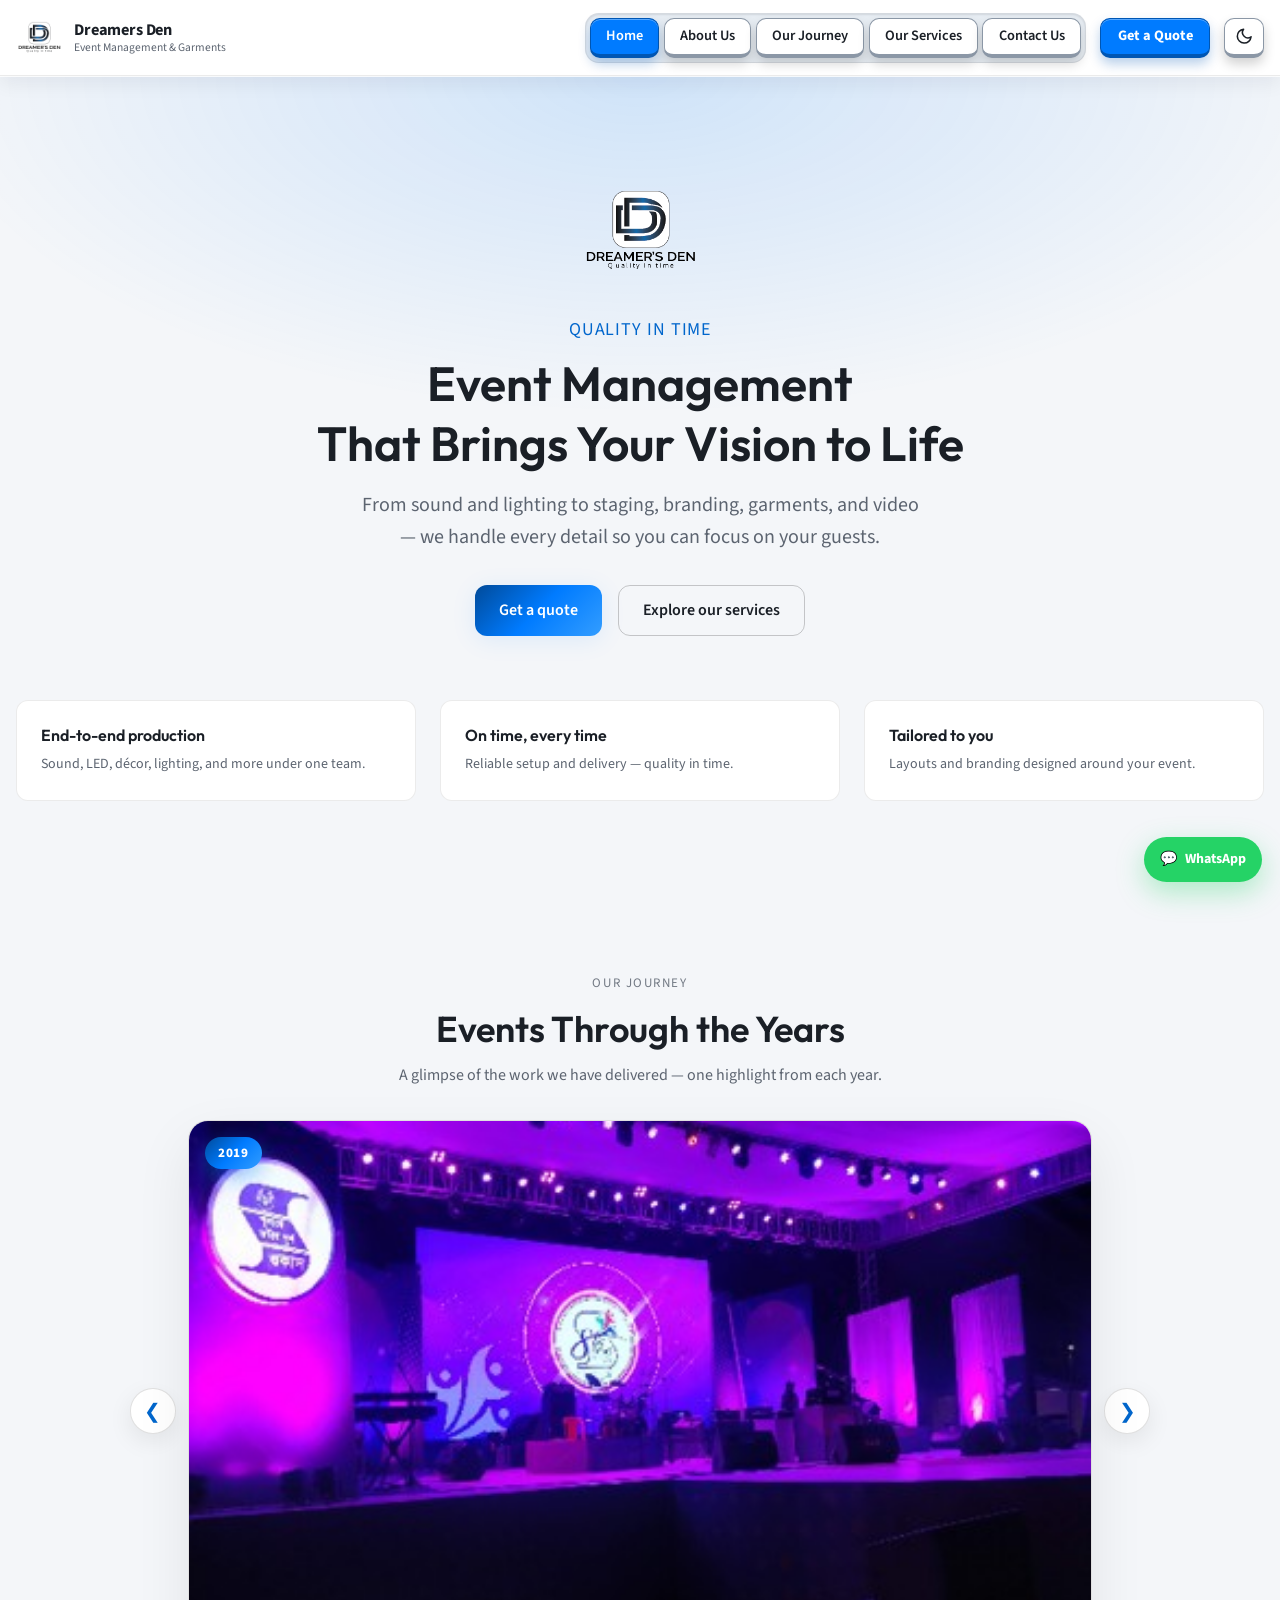
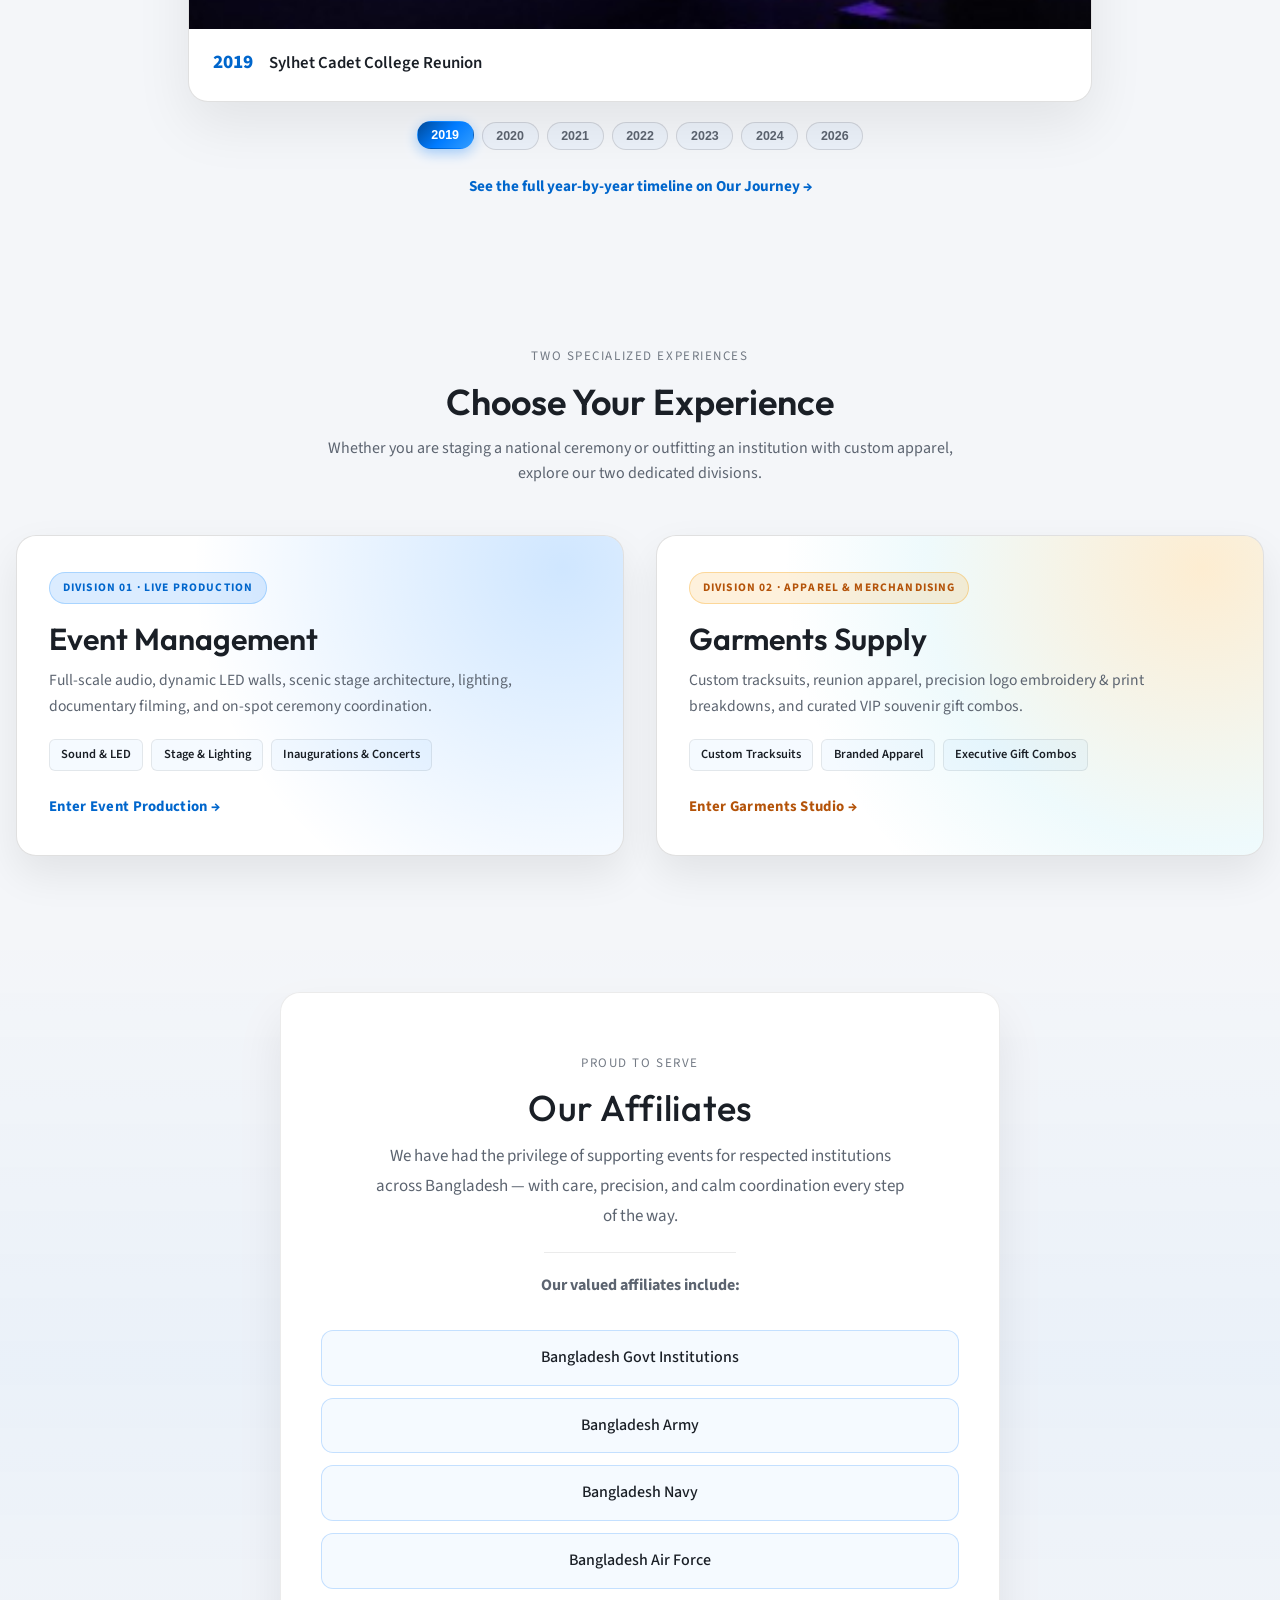
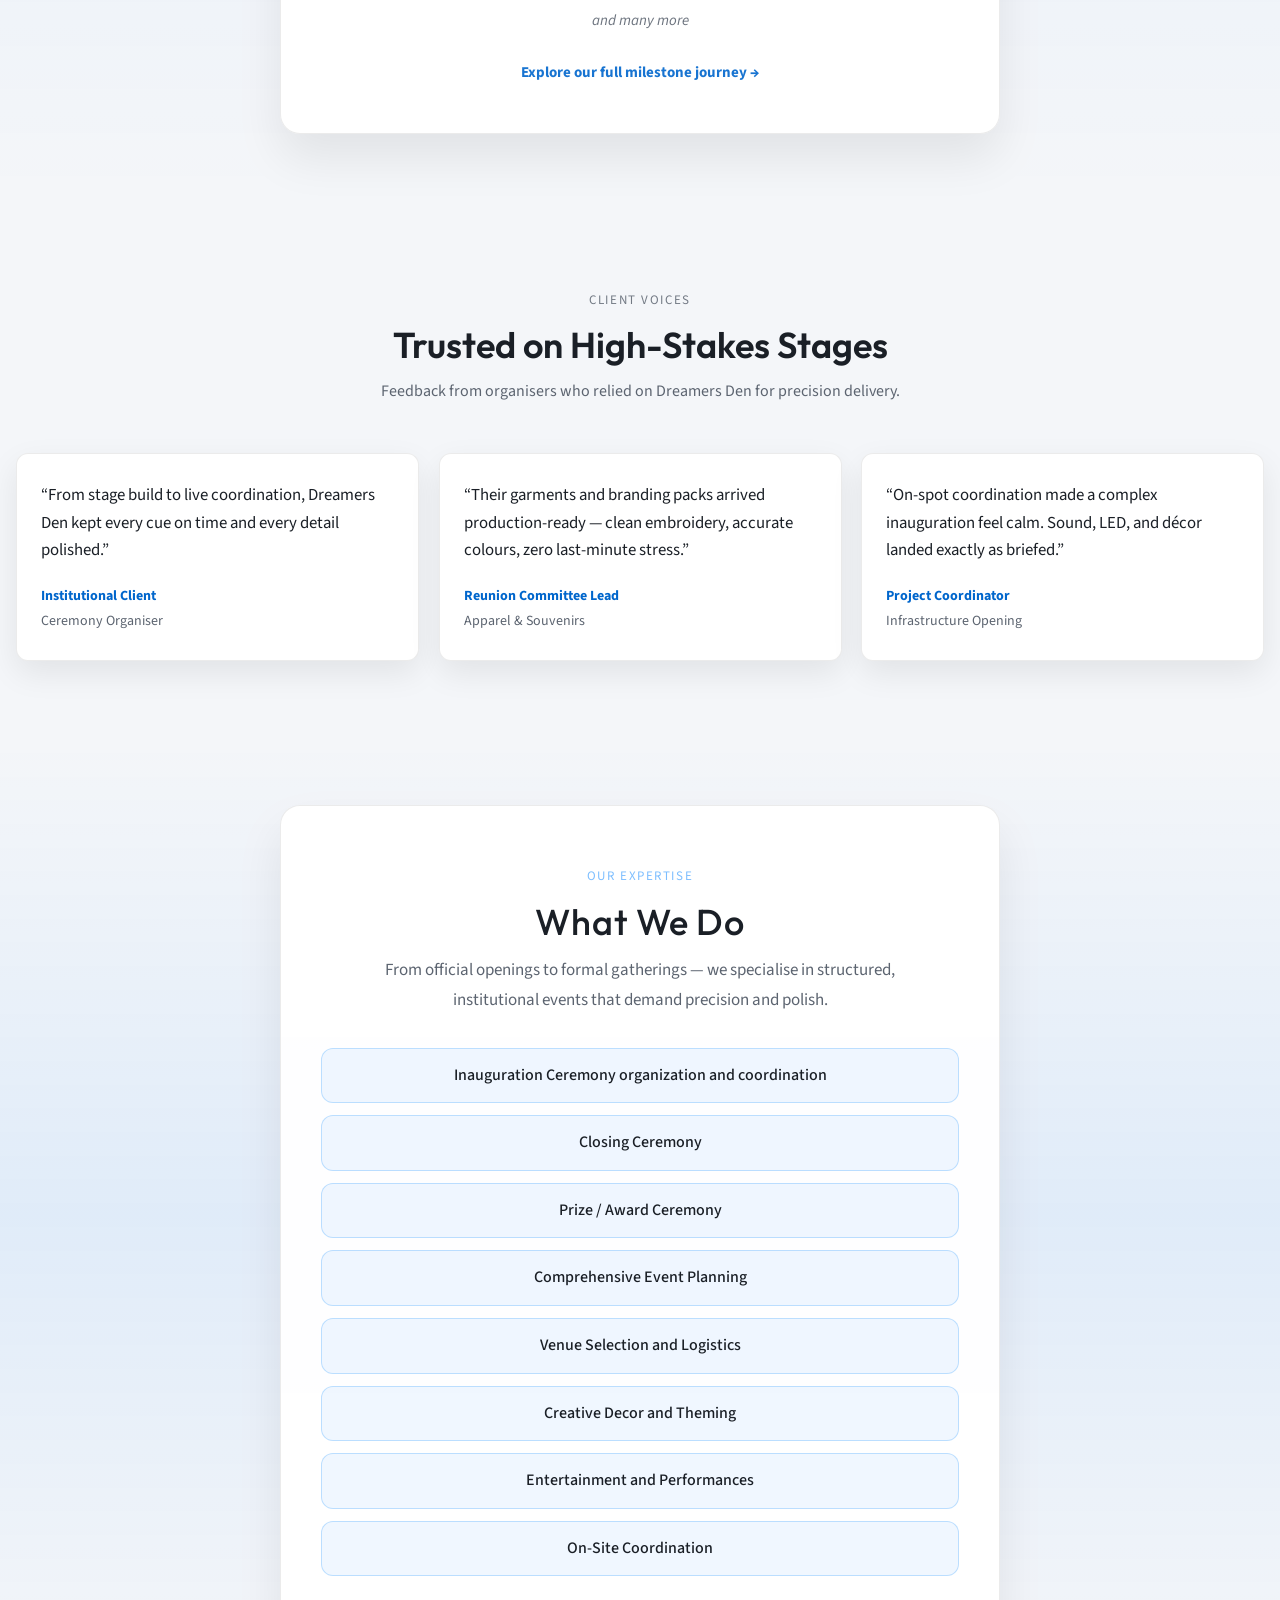
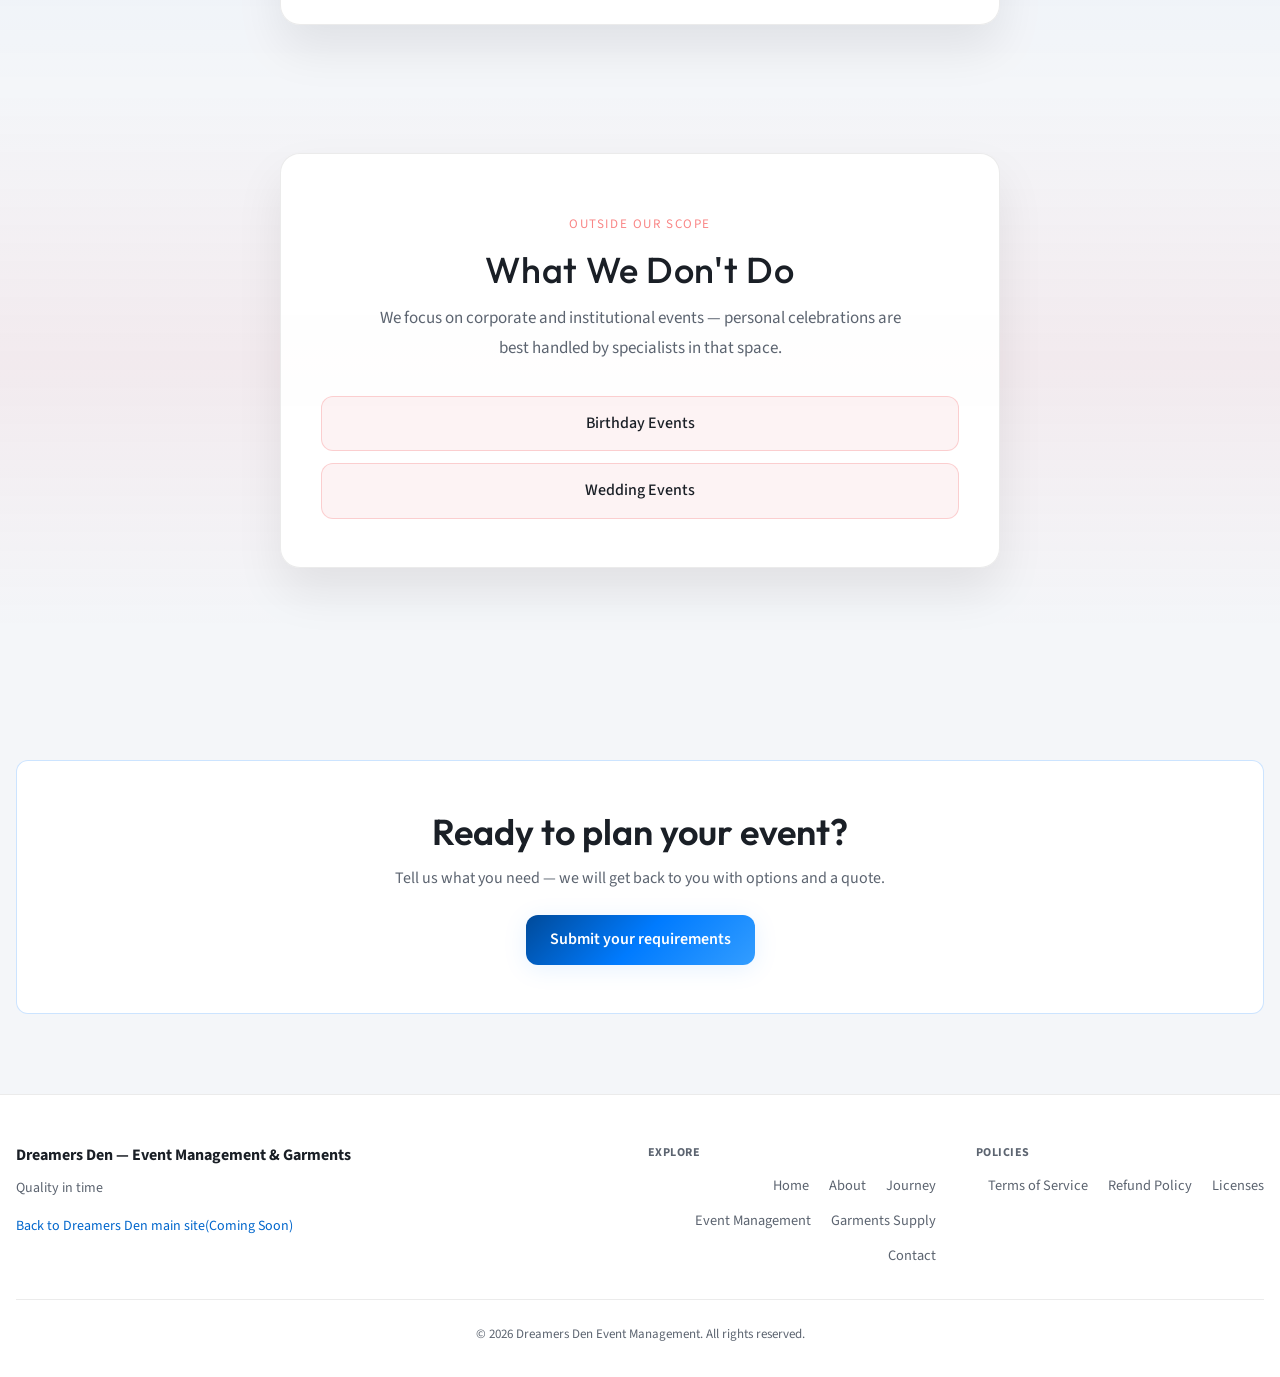
==== commit ca5953c4: "Add the souvenir catalogue, policy pages, and mobile navigation fixes." ====
--- a/index.html
+++ b/index.html
@@ -1,68 +1,38 @@
 <!DOCTYPE html>
 <html lang="en">
-
 <head>
   <script>(function(){try{var s=localStorage.getItem("dd-theme");var l=s==="light"||(s!=="dark"&&window.matchMedia("(prefers-color-scheme: light)").matches);if(l)document.documentElement.setAttribute("data-theme","light");}catch(e){}})();</script>
   <meta charset="UTF-8">
   <meta name="viewport" content="width=device-width, initial-scale=1.0">
-  <meta name="description"
-    content="Dreamers Den Event Management — quality events on time. Sound, lighting, staging, branding, and full production.">
-  <title>Dreamers Den — Event Management</title>
+  <meta name="description" content="Dreamers Den Event Management — quality events on time. Sound, lighting, staging, branding, garments, and full production.">
+  <meta property="og:title" content="Dreamers Den — Event Management & Garments">
+  <meta property="og:description" content="Quality events on time. Live production and custom garments supply from Dhaka, Bangladesh.">
+  <meta property="og:type" content="website">
+  <meta property="og:image" content="assets/images/logo-eventmanagement.png">
+  <title>Dreamers Den — Event Management &amp; Garments</title>
   <link rel="icon" href="assets/images/logo.png" type="image/png">
+  <link rel="preconnect" href="https://fonts.googleapis.com">
+  <link rel="preconnect" href="https://fonts.gstatic.com" crossorigin>
+  <link href="https://fonts.googleapis.com/css2?family=Outfit:wght@500;600;700;800&family=Source+Sans+3:wght@400;500;600;700&display=optional" rel="stylesheet">
+  <link rel="preload" href="assets/images/logo.png" as="image">
   <link rel="stylesheet" href="css/variables.css">
   <link rel="stylesheet" href="css/base.css">
   <link rel="stylesheet" href="css/components.css">
   <link rel="stylesheet" href="css/pages.css">
 </head>
-
 <body>
-  <header class="site-header">
-    <div class="container header-inner">
-      <a href="index.html" class="logo-link">
-        <img src="assets/images/logo.png" alt="Dreamers Den logo" class="logo-img" width="48" height="48">
-        <span class="logo-text">
-          <span class="logo-title">Dreamers Den</span>
-          <span class="logo-subtitle">Event Management</span>
-        </span>
-      </a>
-      <div class="header-end">
-        <nav id="site-nav" class="site-nav" aria-label="Main navigation">
-          <ul>
-            <li><a href="index.html">Home</a></li>
-            <li><a href="about.html">About Us</a></li>
-            <li><a href="services.html">Our Services</a></li>
-            <li><a href="contact.html">Contact Us</a></li>
-          </ul>
-        </nav>
-        <button type="button" class="theme-toggle" id="theme-toggle" aria-label="Switch to light theme">
-          <span class="theme-toggle-icon theme-toggle-icon--sun" aria-hidden="true"><svg
-              xmlns="http://www.w3.org/2000/svg" viewBox="0 0 24 24" fill="none" stroke="currentColor" stroke-width="2"
-              stroke-linecap="round" stroke-linejoin="round">
-              <circle cx="12" cy="12" r="4" />
-              <path
-                d="M12 2v2M12 20v2M4.93 4.93l1.41 1.41M17.66 17.66l1.41 1.41M2 12h2M20 12h2M4.93 19.07l1.41-1.41M17.66 6.34l1.41-1.41" />
-            </svg></span>
-          <span class="theme-toggle-icon theme-toggle-icon--moon" aria-hidden="true"><svg
-              xmlns="http://www.w3.org/2000/svg" viewBox="0 0 24 24" fill="none" stroke="currentColor" stroke-width="2"
-              stroke-linecap="round" stroke-linejoin="round">
-              <path d="M21 12.79A9 9 0 1 1 11.21 3 7 7 0 0 0 21 12.79z" />
-            </svg></span>
-        </button>
-        <button type="button" class="nav-toggle" aria-expanded="false" aria-controls="site-nav"
-          aria-label="Open menu">&#9776;</button>
-      </div>
-    </div>
-  </header>
+  <div data-site-header></div>
+  <script src="js/config.js"></script>
+  <script src="js/layout.js"></script>
 
   <main>
     <section class="hero">
       <div class="container">
-        <img src="assets/images/logo.png" alt="" class="hero-logo" width="120" height="120">
+        <img src="assets/images/logo.png" alt="" class="hero-logo" width="120" height="120" fetchpriority="high">
         <p class="hero-tagline" data-tagline>Quality in time</p>
         <h1>Event Management<br>That Brings Your Vision to Life</h1>
         <p class="hero-subtitle">
-          From sound and lighting to staging, branding, and video — we handle every detail so you can focus on your
-          guests.
+          From sound and lighting to staging, branding, garments, and video — we handle every detail so you can focus on your guests.
         </p>
         <div class="btn-group">
           <a href="contact.html" class="btn btn-primary">Get a quote</a>
@@ -96,8 +66,42 @@
         <div id="journey-carousel" class="journey-carousel reveal" role="region" aria-roledescription="carousel"
           aria-label="Journey highlights by year"></div>
         <p class="journey-carousel-footer reveal">
-          <a href="about.html">See the full timeline on About Us</a>
+          <a href="journey.html">See the full year-by-year timeline on Our Journey &rarr;</a>
         </p>
+      </div>
+    </section>
+
+    <section class="section divisions-spotlight-section" aria-labelledby="divisions-spotlight-heading">
+      <div class="container">
+        <div class="section-header reveal">
+          <p class="customers-eyebrow">Two Specialized Experiences</p>
+          <h2 id="divisions-spotlight-heading">Choose Your Experience</h2>
+          <p>Whether you are staging a national ceremony or outfitting an institution with custom apparel, explore our two dedicated divisions.</p>
+        </div>
+        <div class="divisions-dual-grid">
+          <a href="services.html#event-management" class="division-portal-card division-portal-card--events tilt-card reveal">
+            <span class="division-portal-badge">Division 01 · Live Production</span>
+            <h3>Event Management</h3>
+            <p>Full-scale audio, dynamic LED walls, scenic stage architecture, lighting, documentary filming, and on-spot ceremony coordination.</p>
+            <ul class="division-portal-tags" aria-label="Key Event Management capabilities">
+              <li>Sound &amp; LED</li>
+              <li>Stage &amp; Lighting</li>
+              <li>Inaugurations &amp; Concerts</li>
+            </ul>
+            <span class="division-portal-cta">Enter Event Production &rarr;</span>
+          </a>
+          <a href="services.html#garments-supply" class="division-portal-card division-portal-card--garments tilt-card reveal">
+            <span class="division-portal-badge">Division 02 · Apparel &amp; Merchandising</span>
+            <h3>Garments Supply</h3>
+            <p>Custom tracksuits, reunion apparel, precision logo embroidery &amp; print breakdowns, and curated VIP souvenir gift combos.</p>
+            <ul class="division-portal-tags" aria-label="Key Garments Supply capabilities">
+              <li>Custom Tracksuits</li>
+              <li>Branded Apparel</li>
+              <li>Executive Gift Combos</li>
+            </ul>
+            <span class="division-portal-cta">Enter Garments Studio &rarr;</span>
+          </a>
+        </div>
       </div>
     </section>
 
@@ -108,12 +112,10 @@
             <p class="customers-eyebrow">Proud to serve</p>
             <h2 id="customers-heading">Our Affiliates</h2>
             <p class="customers-intro">
-              We have had the privilege of supporting events for respected institutions across Bangladesh — with care,
-              precision, and calm coordination every step of the way.
-              <hr>
-              <br>
-              <b>Our valued affiliates include:</b>
+              We have had the privilege of supporting events for respected institutions across Bangladesh — with care, precision, and calm coordination every step of the way.
             </p>
+            <hr class="customers-divider">
+            <p class="customers-list-label"><strong>Our valued affiliates include:</strong></p>
           </div>
           <ul class="customers-list" role="list">
             <li class="customer-item">Bangladesh Govt Institutions</li>
@@ -123,53 +125,55 @@
           </ul>
           <p class="customers-more">and many more</p>
           <p class="customers-footer-note">
-            <b><a href="about.html">Discover our story</a></b>
+            <strong><a href="journey.html">Explore our full milestone journey &rarr;</a></strong>
           </p>
         </div>
       </div>
     </section>
 
-    <section class="section section--soothing events-section events-section--manage"
-      aria-labelledby="events-manage-heading">
+    <section class="section testimonials-section" aria-labelledby="testimonials-heading">
+      <div class="container">
+        <div class="section-header reveal">
+          <p class="customers-eyebrow">Client voices</p>
+          <h2 id="testimonials-heading">Trusted on High-Stakes Stages</h2>
+          <p>Feedback from organisers who relied on Dreamers Den for precision delivery.</p>
+        </div>
+        <div id="testimonials" class="testimonials-grid"></div>
+      </div>
+    </section>
+
+    <section class="section section--soothing events-section events-section--manage" aria-labelledby="events-manage-heading">
       <div class="container">
         <div class="customers-panel reveal">
           <div class="section-header customers-header">
             <p class="customers-eyebrow">Our expertise</p>
             <h2 id="events-manage-heading">What We Do</h2>
             <p class="customers-intro">
-              From official openings to formal gatherings — we specialise in structured, institutional events that
-              demand precision and polish.
+              From official openings to formal gatherings — we specialise in structured, institutional events that demand precision and polish.
             </p>
           </div>
           <ul class="customers-list" role="list">
             <li class="customer-item">Inauguration Ceremony organization and coordination</li>
             <li class="customer-item">Closing Ceremony</li>
             <li class="customer-item">Prize / Award Ceremony</li>
-            <li class="customer-item">Comprehensive Event Planning
-            </li>
-            <li class="customer-item">Venue Selection and Logistics
-            </li>
-            <li class="customer-item">Creative Decor and Theming
-            </li>
-            <li class="customer-item">Entertainment and Performances
-            </li>
-            <li class="customer-item">On-Site Coordination
-            </li>
+            <li class="customer-item">Comprehensive Event Planning</li>
+            <li class="customer-item">Venue Selection and Logistics</li>
+            <li class="customer-item">Creative Decor and Theming</li>
+            <li class="customer-item">Entertainment and Performances</li>
+            <li class="customer-item">On-Site Coordination</li>
           </ul>
         </div>
       </div>
     </section>
 
-    <section class="section section--soothing events-section events-section--exclude"
-      aria-labelledby="events-exclude-heading">
+    <section class="section section--soothing events-section events-section--exclude" aria-labelledby="events-exclude-heading">
       <div class="container">
         <div class="customers-panel reveal">
           <div class="section-header customers-header">
             <p class="customers-eyebrow">Outside our scope</p>
             <h2 id="events-exclude-heading">What We Don't Do</h2>
             <p class="customers-intro">
-              We focus on corporate and institutional events — personal celebrations are best handled by specialists in
-              that space.
+              We focus on corporate and institutional events — personal celebrations are best handled by specialists in that space.
             </p>
           </div>
           <ul class="customers-list" role="list">
@@ -185,37 +189,14 @@
         <div class="cta-strip reveal">
           <h2>Ready to plan your event?</h2>
           <p>Tell us what you need — we will get back to you with options and a quote.</p>
-          <a href="#" class="btn btn-primary" data-form-url target="_blank" rel="noopener noreferrer">Submit your
-            requirements</a>
+          <a href="#" class="btn btn-primary" data-form-url target="_blank" rel="noopener noreferrer">Submit your requirements</a>
         </div>
       </div>
     </section>
   </main>
 
-  <footer class="site-footer">
-    <div class="container">
-      <div class="footer-grid">
-        <div class="footer-brand">
-          <strong>Dreamers Den — Event Management</strong>
-          <p data-tagline>Quality in time</p>
-          <p><a id="main-site-link" href="#">Back to Dreamers Den main site(Coming Soon)</a></p>
-        </div>
-        <div class="footer-links">
-          <a href="about.html">About</a>
-          <a href="services.html">Services</a>
-          <a href="contact.html">Contact</a>
-        </div>
-      </div>
-
-      <div class="footer-bottom">
-        <p>&copy; <span id="year"></span> Dreamers Den Event Management. All rights reserved.</p>
-      </div>
-    </div>
-  </footer>
-
-  <script>document.getElementById("year").textContent = new Date().getFullYear();</script>
-  <script src="js/config.js"></script>
-  <script src="js/main.js"></script>
+  <div data-site-footer></div>
+
+  <script src="js/main.js" defer></script>
 </body>
-
-</html>+</html>
--- a/css/variables.css
+++ b/css/variables.css
@@ -14,10 +14,25 @@
   --color-primary-glow: #339dff;
   --gradient-brand: linear-gradient(135deg, #001f3f 0%, #007bff 50%, #339dff 100%);
 
+  /* Division 02 — Garments Supply accent palette */
+  --color-garments: #f59e0b;
+  --color-garments-glow: #fbbf24;
+  --color-garments-teal: #06b6d4;
+  --gradient-garments: linear-gradient(135deg, #451a03 0%, #d97706 50%, #06b6d4 100%);
+
   --color-border-subtle: rgba(255, 255, 255, 0.06);
   --color-border: rgba(255, 255, 255, 0.12);
   --color-border-strong: rgba(255, 255, 255, 0.2);
-  --color-header-bg: rgba(10, 10, 10, 0.92);
+  --color-header-bg: #0c0c0c;
+  --nav-well: #161616;
+  --nav-well-shadow: inset 0 2px 4px rgba(0, 0, 0, 0.45);
+  --btn-face: #2e2e2e;
+  --btn-edge: #050505;
+  --btn-highlight: rgba(255, 255, 255, 0.2);
+  --btn-ink: #f0f0f0;
+  --btn-active-face: #007bff;
+  --btn-active-edge: #00448a;
+  --btn-active-ink: #ffffff;
   --color-nav-active-bg: rgba(0, 123, 255, 0.12);
   --color-panel-bg: rgba(26, 26, 26, 0.6);
   --color-panel-shadow: rgba(0, 0, 0, 0.2);
@@ -29,8 +44,8 @@
   --color-accent-border-hover: rgba(0, 123, 255, 0.22);
   --color-image-contain-bg: #f5f5f5;
 
-  --font-heading: "Segoe UI", system-ui, -apple-system, sans-serif;
-  --font-body: "Segoe UI", system-ui, -apple-system, sans-serif;
+  --font-heading: "Outfit", "Segoe UI", system-ui, sans-serif;
+  --font-body: "Source Sans 3", "Segoe UI", system-ui, sans-serif;
 
   --radius-sm: 6px;
   --radius-md: 12px;
@@ -40,8 +55,8 @@
   --shadow-card: 0 4px 24px rgba(0, 123, 255, 0.08);
   --shadow-hover: 0 8px 32px rgba(0, 123, 255, 0.15);
 
-  --header-height: 72px;
-  --max-width: 1200px;
+  --header-height: 76px;
+  --max-width: 1320px;
   --section-gap: 5rem;
   --transition: 0.25s ease;
   --theme-transition: 0.5s ease;
@@ -60,10 +75,24 @@
   --color-primary-glow: #0066cc;
   --gradient-brand: linear-gradient(135deg, #004a99 0%, #007bff 50%, #339dff 100%);
 
+  --color-garments: #d97706;
+  --color-garments-glow: #b45309;
+  --color-garments-teal: #0891b2;
+  --gradient-garments: linear-gradient(135deg, #b45309 0%, #f59e0b 55%, #0891b2 100%);
+
   --color-border-subtle: rgba(0, 0, 0, 0.08);
   --color-border: rgba(0, 0, 0, 0.12);
   --color-border-strong: rgba(0, 0, 0, 0.18);
-  --color-header-bg: rgba(255, 255, 255, 0.92);
+  --color-header-bg: #ffffff;
+  --nav-well: #e7edf3;
+  --nav-well-shadow: inset 0 1px 2px rgba(15, 23, 42, 0.1);
+  --btn-face: #ffffff;
+  --btn-edge: #8b97a6;
+  --btn-highlight: rgba(255, 255, 255, 0.95);
+  --btn-ink: #1a1f26;
+  --btn-active-face: #007bff;
+  --btn-active-edge: #0056b3;
+  --btn-active-ink: #ffffff;
   --color-nav-active-bg: rgba(0, 123, 255, 0.1);
   --color-panel-bg: rgba(255, 255, 255, 0.92);
   --color-panel-shadow: rgba(0, 0, 0, 0.08);
--- a/css/base.css
+++ b/css/base.css
@@ -8,6 +8,7 @@
 
 html {
   scroll-behavior: smooth;
+  overflow-x: clip;
 }
 
 html.theme-transition,
@@ -108,6 +109,13 @@
   margin-inline: auto;
 }
 
+main,
+.section,
+.container {
+  min-width: 0;
+  max-width: 100%;
+}
+
 .section {
   padding-block: var(--section-gap);
 }
--- a/css/components.css
+++ b/css/components.css
@@ -1,12 +1,22 @@
 /* Header */
+[data-site-header] {
+  display: block;
+  height: var(--header-height);
+  background: var(--color-header-bg);
+}
+
 .site-header {
   position: sticky;
   top: 0;
   z-index: 100;
   background: var(--color-header-bg);
-  backdrop-filter: blur(12px);
   border-bottom: 1px solid var(--color-border-subtle);
   height: var(--header-height);
+  box-shadow: 0 1px 0 rgba(255, 255, 255, 0.04), 0 8px 18px rgba(0, 0, 0, 0.12);
+}
+
+[data-theme="light"] .site-header {
+  box-shadow: 0 1px 0 rgba(255, 255, 255, 0.8), 0 8px 18px rgba(15, 23, 42, 0.06);
 }
 
 .header-inner {
@@ -14,13 +24,14 @@
   align-items: center;
   justify-content: space-between;
   height: var(--header-height);
-  gap: 1.5rem;
+  gap: 1.25rem;
+  flex-wrap: nowrap;
 }
 
 .header-end {
   display: flex;
   align-items: center;
-  gap: 0.5rem;
+  gap: 0.65rem;
   margin-left: auto;
 }
 
@@ -30,6 +41,7 @@
   gap: 0.75rem;
   color: var(--color-text);
   text-decoration: none;
+  min-width: 0;
 }
 
 .logo-link:hover {
@@ -37,8 +49,8 @@
 }
 
 .logo-img {
-  width: 48px;
-  height: 48px;
+  width: 46px;
+  height: 46px;
   object-fit: contain;
   border-radius: var(--radius-icon);
 }
@@ -47,51 +59,66 @@
   display: flex;
   flex-direction: column;
   line-height: 1.2;
+  min-width: 0;
 }
 
 .logo-title {
-  font-weight: 600;
-  font-size: 1rem;
+  font-weight: 700;
+  font-size: 1.02rem;
+  letter-spacing: -0.01em;
 }
 
 .logo-subtitle {
-  font-size: 0.75rem;
+  font-size: 0.72rem;
   color: var(--color-text-muted);
 }
 
-/* Navigation */
+/* Navigation & Controls */
 .nav-toggle,
 .theme-toggle {
   display: flex;
   align-items: center;
   justify-content: center;
-  background: transparent;
-  border: 1px solid var(--color-border-strong);
-  color: var(--color-text);
-  padding: 0.5rem 0.75rem;
-  border-radius: var(--radius-sm);
+  background: var(--btn-face);
+  border: 1px solid var(--btn-edge);
+  color: var(--btn-ink);
+  padding: 0;
+  border-radius: 10px;
+  border-bottom-width: 4px;
   cursor: pointer;
   line-height: 1;
   flex-shrink: 0;
-  transition: border-color var(--transition), background var(--transition), color var(--transition);
+  box-shadow:
+    inset 0 1px 0 var(--btn-highlight),
+    0 6px 12px rgba(0, 0, 0, 0.18);
+  transition: transform 0.15s ease, box-shadow 0.15s ease, background 0.15s ease, color 0.15s ease;
 }
 
 .theme-toggle {
   width: 2.5rem;
   height: 2.5rem;
-  padding: 0;
 }
 
 .theme-toggle:hover,
 .nav-toggle:hover {
-  border-color: var(--color-primary);
-  color: var(--color-primary-glow);
+  color: var(--btn-ink);
+  transform: translateY(-1px);
+  box-shadow:
+    inset 0 1px 0 var(--btn-highlight),
+    0 8px 14px rgba(0, 0, 0, 0.22);
+}
+
+.theme-toggle:active,
+.nav-toggle:active {
+  transform: translateY(2px);
+  border-bottom-width: 2px;
+  box-shadow: inset 0 2px 4px rgba(0, 0, 0, 0.28);
 }
 
 .theme-toggle-icon {
   display: none;
-  width: 1.125rem;
-  height: 1.125rem;
+  width: 1.15rem;
+  height: 1.15rem;
 }
 
 .theme-toggle-icon svg {
@@ -106,7 +133,9 @@
 
 .nav-toggle {
   display: none;
-  font-size: 1.25rem;
+  width: 2.5rem;
+  height: 2.5rem;
+  font-size: 1.2rem;
 }
 
 .site-nav ul {
@@ -116,54 +145,199 @@
   align-items: center;
 }
 
-.site-nav a {
-  display: block;
-  padding: 0.5rem 1rem;
-  color: var(--color-text-muted);
-  border-radius: var(--radius-sm);
-  font-size: 0.9375rem;
-  transition: color var(--transition), background var(--transition);
-}
-
-.site-nav a:hover,
-.site-nav a.is-active {
-  color: var(--color-text);
-  background: var(--color-nav-active-bg);
-}
-
-@media (min-width: 769px) {
+.site-nav > ul a {
+  display: inline-flex;
+  align-items: center;
+  justify-content: center;
+  height: 2.5rem;
+  padding: 0 0.95rem;
+  color: var(--btn-ink);
+  background: var(--btn-face);
+  border: 1px solid var(--btn-edge);
+  border-bottom-width: 4px;
+  border-radius: 10px;
+  font-size: 0.9rem;
+  font-weight: 600;
+  line-height: 1;
+  white-space: nowrap;
+  box-shadow:
+    inset 0 1px 0 var(--btn-highlight),
+    0 6px 12px rgba(0, 0, 0, 0.16);
+  transition: transform 0.15s ease, box-shadow 0.15s ease, background 0.15s ease, color 0.15s ease;
+}
+
+.site-nav > ul a:hover {
+  color: var(--btn-ink);
+  background: var(--btn-face);
+  transform: translateY(-1px);
+  box-shadow:
+    inset 0 1px 0 var(--btn-highlight),
+    0 8px 14px rgba(0, 0, 0, 0.2);
+}
+
+.site-nav > ul a:active {
+  transform: translateY(2px);
+  border-bottom-width: 2px;
+  box-shadow: inset 0 2px 4px rgba(0, 0, 0, 0.28);
+}
+
+.site-nav > ul a.is-active,
+.site-nav > ul a.is-active:hover {
+  color: var(--btn-active-ink);
+  background: var(--btn-active-face);
+  border-color: var(--btn-active-edge);
+  border-bottom-width: 4px;
+  transform: none;
+  box-shadow:
+    inset 0 1px 0 rgba(255, 255, 255, 0.35),
+    0 6px 12px rgba(0, 86, 179, 0.28);
+}
+
+.nav-drawer-divisions {
+  display: none;
+}
+
+.btn.header-cta,
+.btn.nav-drawer-cta {
+  height: 2.5rem;
+  min-height: 2.5rem;
+  padding: 0 1.05rem;
+  font-size: 0.9rem;
+  font-weight: 700;
+  line-height: 1;
+  border-radius: 10px;
+  white-space: nowrap;
+  background: var(--btn-active-face);
+  color: var(--btn-active-ink);
+  border: 1px solid var(--btn-active-edge);
+  border-bottom-width: 4px;
+  box-shadow:
+    inset 0 1px 0 rgba(255, 255, 255, 0.35),
+    0 6px 12px rgba(0, 86, 179, 0.28);
+}
+
+.btn.header-cta:hover,
+.btn.nav-drawer-cta:hover {
+  color: var(--btn-active-ink);
+  background: #1a88ff;
+  transform: translateY(-1px);
+  box-shadow:
+    inset 0 1px 0 rgba(255, 255, 255, 0.4),
+    0 8px 14px rgba(0, 86, 179, 0.32);
+}
+
+.btn.header-cta:active,
+.btn.nav-drawer-cta:active {
+  transform: translateY(2px);
+  border-bottom-width: 2px;
+  box-shadow: inset 0 2px 4px rgba(0, 40, 100, 0.35);
+}
+
+/* PC / Wide Desktop Navigation */
+@media (min-width: 900px) {
+  .logo-link {
+    flex-shrink: 0;
+  }
+
   .header-end {
-    gap: 0.75rem;
-  }
-
-  .theme-toggle {
-    order: 2;
+    gap: 0.85rem;
+    flex-shrink: 0;
   }
 
   .site-nav {
     order: 1;
-  }
-}
-
-@media (max-width: 768px) {
+    padding: 0.28rem;
+    background: var(--nav-well);
+    border: 1px solid var(--color-border-subtle);
+    border-radius: 14px;
+    box-shadow: var(--nav-well-shadow);
+  }
+
+  .site-nav > ul {
+    gap: 0.28rem;
+  }
+
+  .header-cta {
+    order: 2;
+  }
+
+  .theme-toggle {
+    order: 3;
+  }
+}
+
+@media (min-width: 900px) and (max-width: 1099px) {
+  .header-inner {
+    gap: 0.7rem;
+  }
+
+  .header-end {
+    gap: 0.45rem;
+  }
+
+  .logo-subtitle {
+    display: none;
+  }
+
+  .site-nav > ul a,
+  .btn.header-cta {
+    padding-inline: 0.7rem;
+  }
+}
+
+/* Mobile & Tablet Slide-over Drawer */
+@media (max-width: 899px) {
+  .header-inner {
+    gap: 0.5rem;
+  }
+
+  .logo-title,
+  .logo-subtitle {
+    overflow: hidden;
+    text-overflow: ellipsis;
+    white-space: nowrap;
+  }
+
+  .btn.header-cta {
+    display: none;
+  }
+
   .nav-toggle {
-    display: block;
+    display: flex;
+  }
+
+  body.nav-drawer-open {
+    overflow: hidden;
   }
 
   .site-nav {
     position: fixed;
-    inset: var(--header-height) 0 auto 0;
+    top: var(--header-height);
+    right: 0;
+    left: auto;
+    width: min(22.5rem, 100%);
+    height: calc(100dvh - var(--header-height));
+    max-height: calc(100dvh - var(--header-height));
+    z-index: 95;
     background: var(--color-bg-elevated);
-    border-bottom: 1px solid var(--color-border);
-    padding: 1rem;
-    transform: translateY(-100%);
+    border-left: 1px solid var(--color-border);
+    box-shadow: -16px 0 48px rgba(0, 0, 0, 0.45);
+    padding: 1.5rem 1.25rem 2rem;
+    display: flex;
+    flex-direction: column;
+    justify-content: flex-start;
+    gap: 1.5rem;
+    transform: translateX(100%);
     opacity: 0;
     visibility: hidden;
-    transition: transform var(--transition), opacity var(--transition), visibility var(--transition);
+    overflow-x: hidden;
+    overflow-y: auto;
+    overscroll-behavior: contain;
+    transition: transform 0.3s cubic-bezier(0.22, 1, 0.36, 1), opacity 0.25s ease, visibility 0.25s ease;
   }
 
   .site-nav.is-open {
-    transform: translateY(0);
+    transform: translateX(0);
     opacity: 1;
     visibility: visible;
   }
@@ -171,11 +345,101 @@
   .site-nav ul {
     flex-direction: column;
     align-items: stretch;
-  }
-
-  .site-nav a {
+    gap: 0.4rem;
+  }
+
+  .site-nav > ul a {
+    width: 100%;
+    height: auto;
+    min-height: 48px;
+    padding: 0.85rem 1.1rem;
+    justify-content: flex-start;
+    border-radius: 12px;
+    font-size: 1rem;
+  }
+
+  .site-nav > ul a.is-active,
+  .site-nav > ul a.is-active:hover {
+    transform: none;
+  }
+
+  .nav-drawer-divisions {
+    display: flex;
+    flex-direction: column;
+    gap: 0.65rem;
+    padding-top: 1.25rem;
+    border-top: 1px solid var(--color-border-subtle);
+  }
+
+  .nav-drawer-label {
+    font-size: 0.72rem;
+    text-transform: uppercase;
+    letter-spacing: 0.1em;
+    color: var(--color-text-muted);
+    font-weight: 600;
+  }
+
+  .nav-drawer-pills {
+    display: grid;
+    grid-template-columns: 1fr;
+    gap: 0.5rem;
+  }
+
+  .nav-division-pill {
+    display: flex;
+    align-items: center;
+    justify-content: space-between;
     padding: 0.75rem 1rem;
-  }
+    min-height: 48px;
+    border-radius: var(--radius-md);
+    font-size: 0.875rem;
+    font-weight: 600;
+    text-decoration: none;
+    border: 1px solid var(--color-border);
+    transition: transform var(--transition), border-color var(--transition);
+  }
+
+  .nav-division-pill::after {
+    content: "→";
+    font-weight: 700;
+  }
+
+  .nav-division-pill--events {
+    background: rgba(0, 123, 255, 0.1);
+    color: var(--color-primary-glow);
+    border-color: rgba(0, 123, 255, 0.28);
+  }
+
+  .nav-division-pill--garments {
+    background: rgba(245, 158, 11, 0.12);
+    color: var(--color-garments-glow);
+    border-color: rgba(245, 158, 11, 0.32);
+  }
+
+  .btn.nav-drawer-cta {
+    width: 100%;
+    height: auto;
+    margin-top: 0.35rem;
+    min-height: 48px;
+  }
+}
+
+.nav-backdrop {
+  position: fixed;
+  inset: 0;
+  z-index: 90;
+  background: rgba(0, 0, 0, 0.45);
+  border: 0;
+  padding: 0;
+  cursor: pointer;
+}
+
+.nav-backdrop[hidden] {
+  display: none;
+}
+
+body.nav-drawer-open .site-nav {
+  z-index: 95;
 }
 
 /* Buttons */
@@ -186,12 +450,12 @@
   gap: 0.5rem;
   padding: 0.75rem 1.5rem;
   font-size: 1rem;
-  font-weight: 500;
+  font-weight: 600;
   border-radius: var(--radius-md);
   border: none;
   cursor: pointer;
   text-decoration: none;
-  transition: transform var(--transition), box-shadow var(--transition), background var(--transition);
+  transition: transform var(--transition), box-shadow var(--transition), background var(--transition), border-color var(--transition);
 }
 
 .btn:hover {
@@ -227,7 +491,7 @@
   justify-content: center;
 }
 
-/* Cards */
+/* Cards & 3D Perspective Tilt */
 .card {
   background: var(--color-bg-card);
   border: 1px solid var(--color-border-subtle);
@@ -242,6 +506,66 @@
   border-color: var(--color-card-border-hover);
 }
 
+.tilt-card {
+  position: relative;
+  transform-style: preserve-3d;
+  will-change: transform;
+}
+
+@media (hover: hover) and (pointer: fine) {
+  .tilt-card.is-tilting,
+  .tilt-card.is-tilting:hover,
+  .card.tilt-card.is-tilting:hover,
+  a.tilt-card.is-tilting:hover {
+    transform: perspective(1050px) rotateX(var(--rx, 0deg)) rotateY(var(--ry, 0deg)) translateY(-4px) translateZ(4px);
+    transition: transform 0.08s ease-out, box-shadow 0.25s ease, border-color 0.25s ease;
+  }
+
+  .tilt-card::after {
+    content: "";
+    position: absolute;
+    inset: 0;
+    border-radius: inherit;
+    pointer-events: none;
+    background: radial-gradient(
+      420px circle at var(--glare-x, 50%) var(--glare-y, 50%),
+      rgba(255, 255, 255, 0.11),
+      transparent 65%
+    );
+    opacity: 0;
+    transition: opacity 0.25s ease;
+    z-index: 3;
+  }
+
+  .tilt-card.is-tilting::after {
+    opacity: 1;
+  }
+}
+
+.skip-link {
+  position: absolute;
+  left: 0.75rem;
+  top: 0.75rem;
+  z-index: 300;
+  padding: 0.7rem 1rem;
+  border-radius: 999px;
+  background: var(--color-primary);
+  color: #fff;
+  font-weight: 700;
+  transform: translateY(-200%);
+}
+
+.skip-link:focus {
+  transform: none;
+  color: #fff;
+  outline: 2px solid #fff;
+  outline-offset: 3px;
+}
+
+#main-content {
+  scroll-margin-top: var(--header-height);
+}
+
 /* Footer */
 .site-footer {
   background: var(--color-bg-elevated);
@@ -252,12 +576,12 @@
 
 .footer-grid {
   display: grid;
-  grid-template-columns: 1fr auto;
-  gap: 2rem;
+  grid-template-columns: minmax(0, 1.5fr) auto auto;
+  gap: 2rem 2.5rem;
   align-items: start;
 }
 
-@media (max-width: 640px) {
+@media (max-width: 800px) {
   .footer-grid {
     grid-template-columns: 1fr;
     text-align: center;
@@ -273,13 +597,37 @@
 .footer-links {
   display: flex;
   flex-wrap: wrap;
-  gap: 1rem;
+  gap: 0.75rem 1.25rem;
   justify-content: flex-end;
-}
-
-@media (max-width: 640px) {
+  max-width: 18rem;
+}
+
+.footer-links-label {
+  flex: 1 0 100%;
+  font-size: 0.75rem;
+  font-weight: 700;
+  letter-spacing: 0.04em;
+  text-transform: uppercase;
+  color: var(--color-text-muted);
+}
+
+.footer-links a {
+  font-size: 0.9rem;
+  color: var(--color-text-muted);
+}
+
+.footer-links a:hover {
+  color: var(--color-primary-glow);
+}
+
+@media (max-width: 800px) {
   .footer-links {
     justify-content: center;
+    max-width: none;
+  }
+
+  .footer-links-label {
+    text-align: center;
   }
 }
 
@@ -292,7 +640,3 @@
   color: var(--color-text-muted);
 }
 
-.footer-cta {
-  margin-top: 1.5rem;
-  text-align: center;
-}
--- a/css/pages.css
+++ b/css/pages.css
@@ -70,41 +70,450 @@
   margin: 0;
 }
 
-/* Services — grouped sections */
-.service-group {
-  margin-bottom: 3rem;
-}
-
-.service-group:last-child {
-  margin-bottom: 0;
-}
-
-.service-group-heading {
-  font-size: clamp(1.375rem, 2.5vw, 1.75rem);
+/* Dual-Division Portal Cards (Home & About) */
+.divisions-spotlight-section {
+  padding-block: 3.5rem 4.5rem;
+}
+
+.divisions-dual-grid {
+  display: grid;
+  grid-template-columns: 1fr;
+  gap: 1.5rem;
+}
+
+@media (min-width: 820px) {
+  .divisions-dual-grid {
+    grid-template-columns: repeat(2, minmax(0, 1fr));
+    gap: 2rem;
+  }
+}
+
+.division-portal-card {
+  position: relative;
+  display: flex;
+  flex-direction: column;
+  justify-content: space-between;
+  padding: 2.25rem 2rem;
+  border-radius: var(--radius-lg);
+  background: var(--color-bg-card);
+  border: 1px solid var(--color-border);
+  color: var(--color-text);
+  text-decoration: none;
+  overflow: hidden;
+  box-shadow: 0 18px 42px var(--color-panel-shadow);
+  transition: transform var(--transition), border-color var(--transition), box-shadow var(--transition);
+}
+
+.division-portal-card::before {
+  content: "";
+  position: absolute;
+  inset: 0;
+  pointer-events: none;
+  opacity: 0.85;
+  transition: opacity var(--transition);
+}
+
+.division-portal-card--events::before {
+  background: radial-gradient(circle at 90% 10%, rgba(0, 123, 255, 0.22), transparent 60%);
+}
+
+.division-portal-card--garments::before {
+  background: radial-gradient(circle at 90% 10%, rgba(245, 158, 11, 0.22), rgba(6, 182, 212, 0.08) 45%, transparent 68%);
+}
+
+.division-portal-card:hover {
+  color: var(--color-text);
+  transform: translateY(-6px);
+}
+
+.division-portal-card--events:hover {
+  border-color: rgba(51, 157, 255, 0.55);
+  box-shadow: 0 24px 54px rgba(0, 123, 255, 0.2);
+}
+
+.division-portal-card--garments:hover {
+  border-color: rgba(245, 158, 11, 0.55);
+  box-shadow: 0 24px 54px rgba(245, 158, 11, 0.2);
+}
+
+.division-portal-badge {
+  position: relative;
+  z-index: 1;
+  align-self: flex-start;
+  font-size: 0.72rem;
+  font-weight: 700;
+  text-transform: uppercase;
+  letter-spacing: 0.1em;
+  padding: 0.35rem 0.8rem;
+  border-radius: 999px;
+  margin-bottom: 1rem;
+}
+
+.division-portal-card--events .division-portal-badge {
+  background: rgba(0, 123, 255, 0.14);
+  color: var(--color-primary-glow);
+  border: 1px solid rgba(51, 157, 255, 0.3);
+}
+
+.division-portal-card--garments .division-portal-badge {
+  background: rgba(245, 158, 11, 0.14);
+  color: var(--color-garments-glow);
+  border: 1px solid rgba(245, 158, 11, 0.32);
+}
+
+.division-portal-card h3 {
+  position: relative;
+  z-index: 1;
+  font-size: clamp(1.5rem, 2.5vw, 1.9rem);
+  margin-bottom: 0.65rem;
+}
+
+.division-portal-card p {
+  position: relative;
+  z-index: 1;
+  color: var(--color-text-muted);
+  font-size: 0.975rem;
+  line-height: 1.65;
   margin-bottom: 1.25rem;
-  padding-bottom: 0.5rem;
-  border-bottom: 2px solid var(--color-border);
+}
+
+.division-portal-tags {
+  position: relative;
+  z-index: 1;
+  display: flex;
+  flex-wrap: wrap;
+  gap: 0.5rem;
+  list-style: none;
+  padding: 0;
+  margin: 0 0 1.5rem;
+}
+
+.division-portal-tags li {
+  font-size: 0.78rem;
+  font-weight: 600;
+  padding: 0.3rem 0.7rem;
+  border-radius: var(--radius-sm);
+  background: var(--color-item-bg);
+  border: 1px solid var(--color-border-subtle);
+  color: var(--color-text);
+}
+
+.division-portal-cta {
+  position: relative;
+  z-index: 1;
+  margin-top: auto;
+  font-size: 0.925rem;
+  font-weight: 700;
+  letter-spacing: 0.02em;
+}
+
+.division-portal-card--events .division-portal-cta {
+  color: var(--color-primary-glow);
+}
+
+.division-portal-card--garments .division-portal-cta {
+  color: var(--color-garments-glow);
+}
+
+/* Services — Dual-Experience Switcher & Stage */
+.services-experience-section {
+  position: relative;
+  transition: background var(--transition);
+}
+
+.services-switcher {
+  display: grid;
+  grid-template-columns: repeat(2, minmax(0, 1fr));
+  gap: 1rem;
+  max-width: 780px;
+  margin: 0 auto 2.75rem;
+  padding: 0.5rem;
+  background: var(--color-panel-bg);
+  border: 1px solid var(--color-border);
+  border-radius: var(--radius-lg);
+  box-shadow: 0 16px 40px var(--color-panel-shadow);
+  overflow-x: auto;
+  scroll-snap-type: x mandatory;
+}
+
+@media (max-width: 600px) {
+  .services-switcher {
+    grid-template-columns: 1fr;
+  }
+}
+
+.services-switch-tab {
+  scroll-snap-align: start;
+  display: flex;
+  align-items: center;
+  gap: 1rem;
+  padding: 1rem 1.35rem;
+  border-radius: calc(var(--radius-lg) - 6px);
+  border: 1px solid transparent;
+  background: transparent;
+  color: var(--color-text-muted);
+  text-align: left;
+  cursor: pointer;
+  transition: transform var(--transition), background var(--transition), border-color var(--transition), color var(--transition), box-shadow var(--transition);
+}
+
+.services-switch-tab:hover {
+  color: var(--color-text);
+  background: var(--color-item-bg);
+}
+
+.services-switch-num {
+  display: inline-flex;
+  align-items: center;
+  justify-content: center;
+  width: 2.35rem;
+  height: 2.35rem;
+  border-radius: 50%;
+  font-size: 0.82rem;
+  font-weight: 800;
+  letter-spacing: 0.04em;
+  background: var(--color-item-bg);
+  border: 1px solid var(--color-border);
+  flex-shrink: 0;
+}
+
+.services-switch-text {
+  display: flex;
+  flex-direction: column;
+  gap: 0.15rem;
+}
+
+.services-switch-heading {
+  font-size: 1.05rem;
+  font-weight: 700;
+  color: var(--color-text);
+}
+
+.services-switch-meta {
+  font-size: 0.78rem;
+  color: var(--color-text-muted);
+}
+
+.services-switch-tab--events.is-active {
+  background: linear-gradient(135deg, rgba(0, 31, 63, 0.85) 0%, rgba(0, 123, 255, 0.28) 100%);
+  border-color: rgba(51, 157, 255, 0.55);
+  box-shadow: 0 10px 28px rgba(0, 123, 255, 0.22);
+}
+
+.services-switch-tab--events.is-active .services-switch-num {
+  background: var(--color-primary);
+  color: #ffffff;
+  border-color: transparent;
+}
+
+.services-switch-tab--garments.is-active {
+  background: linear-gradient(135deg, rgba(69, 26, 3, 0.75) 0%, rgba(245, 158, 11, 0.25) 60%, rgba(6, 182, 212, 0.2) 100%);
+  border-color: rgba(245, 158, 11, 0.55);
+  box-shadow: 0 10px 28px rgba(245, 158, 11, 0.2);
+}
+
+.services-switch-tab--garments.is-active .services-switch-num {
+  background: var(--color-garments);
+  color: #ffffff;
+  border-color: transparent;
+}
+
+[data-theme="light"] .services-switch-tab--events.is-active {
+  background: linear-gradient(135deg, rgba(0, 123, 255, 0.14) 0%, rgba(51, 157, 255, 0.22) 100%);
+}
+
+[data-theme="light"] .services-switch-tab--garments.is-active {
+  background: linear-gradient(135deg, rgba(245, 158, 11, 0.16) 0%, rgba(6, 182, 212, 0.14) 100%);
+}
+
+.service-experience-panel[hidden] {
+  display: none !important;
+}
+
+.service-experience-panel {
+  animation: divisionFadeIn 0.4s cubic-bezier(0.22, 1, 0.36, 1);
+}
+
+@keyframes divisionFadeIn {
+  from {
+    opacity: 0;
+    transform: translateY(14px) scale(0.99);
+  }
+  to {
+    opacity: 1;
+    transform: translateY(0) scale(1);
+  }
+}
+
+.division-stage-banner {
+  position: relative;
+  display: grid;
+  grid-template-columns: 1fr;
+  gap: 1.5rem;
+  padding: 2.25rem 2rem;
+  margin-bottom: 2.5rem;
+  border-radius: var(--radius-lg);
+  background: var(--color-bg-card);
+  border: 1px solid var(--color-border);
+  overflow: hidden;
+  box-shadow: 0 20px 50px var(--color-panel-shadow);
+}
+
+@media (min-width: 860px) {
+  .division-stage-banner {
+    grid-template-columns: 1.35fr 0.65fr;
+    align-items: center;
+    padding: 2.75rem 2.75rem;
+  }
+}
+
+.service-experience-panel--events .division-stage-banner {
+  border-color: rgba(51, 157, 255, 0.35);
+  background:
+    radial-gradient(ellipse 70% 80% at 88% 20%, rgba(0, 123, 255, 0.22), transparent 65%),
+    var(--color-bg-card);
+}
+
+.service-experience-panel--garments .division-stage-banner {
+  border-color: rgba(245, 158, 11, 0.38);
+  background:
+    radial-gradient(ellipse 70% 80% at 88% 20%, rgba(245, 158, 11, 0.2), rgba(6, 182, 212, 0.1) 45%, transparent 70%),
+    var(--color-bg-card);
+}
+
+.division-stage-eyebrow {
+  display: inline-block;
+  font-size: 0.76rem;
+  font-weight: 700;
+  letter-spacing: 0.12em;
+  text-transform: uppercase;
+  margin-bottom: 0.65rem;
+}
+
+.service-experience-panel--events .division-stage-eyebrow {
+  color: var(--color-primary-glow);
+}
+
+.service-experience-panel--garments .division-stage-eyebrow {
+  color: var(--color-garments-glow);
+}
+
+.division-stage-title {
+  font-size: clamp(1.75rem, 3.2vw, 2.5rem);
+  margin-bottom: 0.5rem;
+}
+
+.division-stage-tagline {
+  font-size: 1.125rem;
+  font-weight: 600;
+  color: var(--color-text);
+  margin-bottom: 0.75rem;
+}
+
+.division-stage-desc {
+  color: var(--color-text-muted);
+  font-size: 0.975rem;
+  line-height: 1.7;
+  max-width: 60ch;
+  margin-bottom: 1.25rem;
+}
+
+.division-banner-pills {
+  display: flex;
+  flex-wrap: wrap;
+  gap: 0.55rem;
+  list-style: none;
+  padding: 0;
+  margin: 0;
+}
+
+.division-banner-pills li {
+  font-size: 0.8rem;
+  font-weight: 600;
+  padding: 0.38rem 0.85rem;
+  border-radius: 999px;
+  background: var(--color-item-bg);
+  border: 1px solid var(--color-border);
+}
+
+.service-experience-panel--events .division-banner-pills li {
+  border-color: rgba(51, 157, 255, 0.3);
+  color: var(--color-primary-glow);
+}
+
+.service-experience-panel--garments .division-banner-pills li {
+  border-color: rgba(245, 158, 11, 0.35);
+  color: var(--color-garments-glow);
+}
+
+.division-stage-visual {
+  position: relative;
+  min-height: 140px;
+  display: flex;
+  align-items: center;
+  justify-content: center;
+}
+
+.division-stage-orb {
+  width: 140px;
+  height: 140px;
+  border-radius: 50%;
+  filter: blur(28px);
+  opacity: 0.65;
+}
+
+.service-experience-panel--events .division-stage-orb {
+  background: var(--gradient-brand);
+}
+
+.service-experience-panel--garments .division-stage-orb {
+  background: var(--gradient-garments);
+}
+
+.division-stage-watermark {
+  position: absolute;
+  font-size: clamp(2.75rem, 6vw, 4.5rem);
+  font-weight: 900;
+  letter-spacing: 0.14em;
+  opacity: 0.12;
+  user-select: none;
 }
 
 .services-grid {
   display: grid;
-  grid-template-columns: repeat(auto-fill, minmax(280px, 1fr));
-  gap: 1.5rem;
+  grid-template-columns: repeat(auto-fill, minmax(290px, 1fr));
+  gap: 1.65rem;
+}
+
+.services-grid--garments {
+  grid-template-columns: repeat(auto-fit, minmax(320px, 1fr));
+  gap: 2rem;
 }
 
 .service-card .service-image {
+  position: relative;
   aspect-ratio: 16 / 10;
   background: var(--gradient-brand);
   display: flex;
   align-items: center;
   justify-content: center;
   overflow: hidden;
+}
+
+.service-card--garments .service-image {
+  aspect-ratio: 4 / 3;
+  background: var(--gradient-garments);
 }
 
 .service-card .service-image img {
   width: 100%;
   height: 100%;
   object-fit: cover;
+  transition: transform 0.45s ease;
+}
+
+.service-card:hover .service-image img {
+  transform: scale(1.04);
 }
 
 .service-card .service-image.is-contain {
@@ -113,7 +522,29 @@
 
 .service-card .service-image.is-contain img {
   object-fit: contain;
-  padding: 0.75rem;
+  padding: 0.85rem;
+}
+
+.service-card-category {
+  position: absolute;
+  top: 0.85rem;
+  left: 0.85rem;
+  z-index: 2;
+  padding: 0.28rem 0.7rem;
+  border-radius: 999px;
+  font-size: 0.72rem;
+  font-weight: 700;
+  letter-spacing: 0.06em;
+  text-transform: uppercase;
+  background: rgba(10, 10, 10, 0.78);
+  color: #ffffff;
+  backdrop-filter: blur(8px);
+  border: 1px solid rgba(255, 255, 255, 0.16);
+}
+
+.service-card--garments:hover {
+  border-color: rgba(245, 158, 11, 0.45);
+  box-shadow: 0 12px 34px rgba(245, 158, 11, 0.16);
 }
 
 .service-card .service-image .service-icon-fallback {
@@ -123,7 +554,7 @@
 }
 
 .service-card .service-body {
-  padding: 1.25rem;
+  padding: 1.35rem 1.4rem 1.5rem;
 }
 
 .service-card h3 {
@@ -144,6 +575,25 @@
 .service-card.is-expanded .service-desc {
   -webkit-line-clamp: unset;
   display: block;
+}
+
+.service-card-specs {
+  display: flex;
+  flex-wrap: wrap;
+  gap: 0.4rem;
+  list-style: none;
+  padding: 0;
+  margin: 1rem 0 0;
+}
+
+.service-card-specs li {
+  font-size: 0.75rem;
+  font-weight: 600;
+  padding: 0.25rem 0.65rem;
+  border-radius: var(--radius-sm);
+  background: rgba(245, 158, 11, 0.12);
+  color: var(--color-garments-glow);
+  border: 1px solid rgba(245, 158, 11, 0.28);
 }
 
 .service-card .read-more {
@@ -163,102 +613,253 @@
   }
 }
 
-/* Timeline — About */
-.timeline {
+/* Journey Page — Sticky Year Scrubber & Year-Chapter Timeline */
+.year-scrubber {
+  position: sticky;
+  top: calc(var(--header-height) + 0.75rem);
+  z-index: 40;
+  margin: 0 auto 3.25rem;
+  max-width: 960px;
+}
+
+.year-scrubber-inner {
+  display: flex;
+  align-items: center;
+  gap: 0.85rem;
+  padding: 0.45rem 0.55rem 0.45rem 0.85rem;
+  background: var(--color-header-bg);
+  backdrop-filter: blur(16px);
+  -webkit-backdrop-filter: blur(16px);
+  border: 1px solid var(--color-border);
+  border-radius: 999px;
+  box-shadow: 0 14px 36px var(--color-panel-shadow);
+  overflow: hidden;
+  isolation: isolate;
+}
+
+.year-scrubber-label {
+  font-size: 0.72rem;
+  font-weight: 700;
+  text-transform: uppercase;
+  letter-spacing: 0.1em;
+  color: var(--color-text-muted);
+  padding-left: 0.5rem;
+  white-space: nowrap;
+}
+
+@media (max-width: 640px) {
+  .year-scrubber-label {
+    display: none;
+  }
+}
+
+.year-scrubber-track {
+  display: flex;
+  align-items: center;
+  gap: 0.4rem;
+  overflow-x: auto;
+  scroll-snap-type: x mandatory;
+  scrollbar-width: none;
+  flex: 1;
+}
+
+.year-scrubber-track::-webkit-scrollbar {
+  display: none;
+}
+
+.year-scrubber-pill {
+  scroll-snap-align: start;
+  display: inline-flex;
+  align-items: center;
+  gap: 0.4rem;
+  padding: 0.45rem 0.9rem;
+  border-radius: 999px;
+  font-size: 0.875rem;
+  font-weight: 700;
+  color: var(--color-text-muted);
+  text-decoration: none;
+  border: 0;
+  background: transparent;
+  background-clip: padding-box;
+  overflow: hidden;
+  isolation: isolate;
+  white-space: nowrap;
+  transition: background var(--transition), color var(--transition), box-shadow var(--transition);
+}
+
+.year-scrubber-pill:hover {
+  color: var(--color-text);
+  background: var(--color-item-bg);
+}
+
+.year-scrubber-pill.is-active {
+  background: var(--gradient-brand);
+  color: #ffffff;
+  box-shadow: none;
+}
+
+.year-scrubber-count {
+  display: inline-flex;
+  align-items: center;
+  justify-content: center;
+  min-width: 1.25rem;
+  height: 1.25rem;
+  padding-inline: 0.35rem;
+  border-radius: 999px;
+  font-size: 0.68rem;
+  font-weight: 700;
+  background: rgba(255, 255, 255, 0.14);
+}
+
+.timeline-chapters {
   position: relative;
-  max-width: 900px;
+  max-width: 1080px;
   margin-inline: auto;
-  list-style: none;
-  padding: 0;
-  margin-top: 0;
-}
-
-.timeline::before {
+  display: flex;
+  flex-direction: column;
+  gap: 3rem;
+}
+
+.timeline-year-chapter {
+  position: relative;
+  scroll-margin-top: calc(var(--header-height) + 5.5rem);
+  display: grid;
+  grid-template-columns: 1fr;
+  gap: 1.25rem;
+  padding: 1.75rem 1.25rem 1.75rem 2.25rem;
+  border-radius: var(--radius-lg);
+  background: var(--color-panel-bg);
+  border: 1px solid var(--color-border-subtle);
+  overflow: visible;
+}
+
+.timeline-year-chapter::before {
   content: "";
   position: absolute;
-  left: 0;
-  top: 0;
-  bottom: 0;
+  left: 1rem;
+  top: 1.75rem;
+  bottom: 1.75rem;
   width: 2px;
   background: var(--gradient-brand);
   border-radius: 2px;
 }
 
-@media (min-width: 640px) {
-  .timeline::before {
-    left: 120px;
-  }
-}
-
-.timeline-item,
-.timeline-gap {
+@media (min-width: 768px) {
+  .timeline-year-chapter {
+    grid-template-columns: 210px 1fr;
+    gap: 2.5rem;
+    padding: 2.5rem;
+  }
+
+  .timeline-year-chapter::before {
+    left: 235px;
+    top: 2.25rem;
+    bottom: 2.25rem;
+  }
+}
+
+.timeline-year-watermark {
+  position: absolute;
+  right: 1.25rem;
+  top: -0.35rem;
+  font-size: clamp(4.25rem, 11vw, 7.75rem);
+  font-weight: 900;
+  line-height: 1;
+  letter-spacing: -0.04em;
+  color: transparent;
+  -webkit-text-stroke: 1.5px rgba(51, 157, 255, 0.16);
+  background: linear-gradient(180deg, rgba(51, 157, 255, 0.12), transparent 85%);
+  -webkit-background-clip: text;
+  background-clip: text;
+  pointer-events: none;
+  user-select: none;
+  z-index: 0;
+}
+
+.timeline-year-rail {
   position: relative;
-  padding-left: 2rem;
-  padding-bottom: 2.5rem;
-}
-
-.timeline-item::before,
-.timeline-gap::before {
-  content: "";
+  z-index: 1;
+}
+
+.timeline-year-badge {
+  display: inline-flex;
+  flex-direction: column;
+  gap: 0.2rem;
+  padding: 0.85rem 1.25rem;
+  border-radius: var(--radius-md);
+  background: linear-gradient(135deg, rgba(0, 31, 63, 0.78) 0%, rgba(0, 123, 255, 0.22) 100%);
+  border: 1px solid rgba(51, 157, 255, 0.4);
+  box-shadow: 0 10px 26px rgba(0, 123, 255, 0.18);
+}
+
+[data-theme="light"] .timeline-year-badge {
+  background: linear-gradient(135deg, rgba(0, 123, 255, 0.12) 0%, rgba(51, 157, 255, 0.22) 100%);
+}
+
+@media (min-width: 768px) {
+  .timeline-year-badge {
+    position: sticky;
+    top: calc(var(--header-height) + 5.5rem);
+    width: 100%;
+    text-align: right;
+    align-items: flex-end;
+  }
+}
+
+.timeline-year-num {
+  font-size: clamp(1.65rem, 3vw, 2.25rem);
+  font-weight: 800;
+  line-height: 1.05;
+  color: var(--color-primary-glow);
+  letter-spacing: -0.02em;
+}
+
+.timeline-year-meta {
+  font-size: 0.75rem;
+  font-weight: 600;
+  text-transform: uppercase;
+  letter-spacing: 0.06em;
+  color: var(--color-text-muted);
+}
+
+.timeline-year-events {
+  position: relative;
+  z-index: 1;
+  display: flex;
+  flex-direction: column;
+  gap: 1.75rem;
+}
+
+.timeline-event {
+  position: relative;
+}
+
+.timeline-event-node {
   position: absolute;
-  left: -5px;
-  top: 0.35rem;
+  left: -1.62rem;
+  top: 1.25rem;
   width: 12px;
   height: 12px;
   border-radius: 50%;
   background: var(--color-primary);
-  box-shadow: 0 0 0 3px var(--color-bg);
-  z-index: 1;
-}
-
-@media (min-width: 640px) {
-  .timeline-item,
-  .timeline-gap {
-    display: grid;
-    grid-template-columns: 100px 1fr;
-    gap: 2rem;
-    padding-left: 0;
-    padding-bottom: 3rem;
-  }
-
-  .timeline-item::before,
-  .timeline-gap::before {
-    left: 114px;
-  }
-}
-
-.timeline-gap::before {
-  background: transparent;
-  border: 2px dashed var(--color-primary-glow);
-  box-shadow: none;
-  width: 10px;
-  height: 10px;
-  left: -4px;
-}
-
-@media (min-width: 640px) {
-  .timeline-gap::before {
-    left: 115px;
-  }
-}
-
-.timeline-year {
+  box-shadow: 0 0 0 4px var(--color-bg), 0 0 12px var(--color-primary-glow);
+  z-index: 2;
+}
+
+@media (min-width: 768px) {
+  .timeline-event-node {
+    left: -1.92rem;
+  }
+}
+
+.timeline-event-tag {
+  display: inline-block;
+  font-size: 0.7rem;
   font-weight: 700;
+  text-transform: uppercase;
+  letter-spacing: 0.08em;
   color: var(--color-primary-glow);
-  font-size: 1.125rem;
-  margin-bottom: 0.25rem;
-}
-
-@media (min-width: 640px) {
-  .timeline-year {
-    text-align: right;
-    margin-bottom: 0;
-  }
-}
-
-.timeline-year--gap {
-  font-size: 0.875rem;
-  color: var(--color-text-muted);
+  margin-bottom: 0.35rem;
 }
 
 .timeline-content {
@@ -266,6 +867,7 @@
   border-radius: var(--radius-md);
   border: 1px solid var(--color-border-subtle);
   overflow: hidden;
+  box-shadow: 0 10px 30px var(--color-panel-shadow);
 }
 
 .timeline-media {
@@ -279,6 +881,136 @@
   height: 100%;
   object-fit: cover;
   display: block;
+}
+
+.photo-stage {
+  position: relative;
+  aspect-ratio: 16 / 9;
+  background: var(--color-bg-elevated);
+  overflow: hidden;
+  touch-action: pan-y;
+}
+
+.photo-stage:focus-visible {
+  outline: 2px solid var(--color-primary-glow);
+  outline-offset: -3px;
+}
+
+.photo-stage-frame,
+.photo-stage-img,
+.photo-stage-open {
+  position: absolute;
+  inset: 0;
+}
+
+.photo-stage-img {
+  width: 100%;
+  height: 100%;
+  object-fit: cover;
+  opacity: 0;
+  transition: opacity 0.6s ease;
+  pointer-events: none;
+}
+
+.photo-stage-img.is-active {
+  opacity: 1;
+}
+
+.photo-stage-open {
+  z-index: 1;
+  border: 0;
+  padding: 0;
+  background: transparent;
+  cursor: zoom-in;
+}
+
+.photo-stage-nav {
+  position: absolute;
+  top: 50%;
+  z-index: 2;
+  transform: translateY(-50%);
+  width: 2.25rem;
+  height: 2.25rem;
+  border: 0;
+  border-radius: 999px;
+  background: rgba(8, 12, 20, 0.55);
+  color: #fff;
+  cursor: pointer;
+  backdrop-filter: blur(6px);
+}
+
+.photo-stage-nav--prev { left: 0.65rem; }
+.photo-stage-nav--next { right: 0.65rem; }
+
+.photo-stage-nav:hover,
+.photo-stage-dot:hover {
+  background: rgba(8, 12, 20, 0.82);
+}
+
+.photo-stage-ui {
+  position: absolute;
+  z-index: 2;
+  left: 0.7rem;
+  right: 0.7rem;
+  bottom: 0.65rem;
+  display: flex;
+  align-items: center;
+  justify-content: space-between;
+  gap: 0.75rem;
+  pointer-events: none;
+}
+
+.photo-stage-dots {
+  display: flex;
+  flex-wrap: wrap;
+  gap: 0.35rem;
+  pointer-events: auto;
+}
+
+.photo-stage-dot {
+  width: 0.55rem;
+  height: 0.55rem;
+  padding: 0;
+  border: 0;
+  border-radius: 999px;
+  background: rgba(255, 255, 255, 0.45);
+  cursor: pointer;
+}
+
+.photo-stage-dot.is-active {
+  width: 1.35rem;
+  background: #fff;
+}
+
+.photo-stage-count {
+  padding: 0.2rem 0.55rem;
+  border-radius: 999px;
+  background: rgba(8, 12, 20, 0.55);
+  color: #fff;
+  font-size: 0.75rem;
+  font-weight: 600;
+  letter-spacing: 0.04em;
+}
+
+.timeline-client {
+  margin: 0 0 0.45rem;
+  font-size: 0.82rem;
+  font-weight: 700;
+  letter-spacing: 0.02em;
+  color: var(--color-primary-glow);
+}
+
+@media (prefers-reduced-motion: reduce) {
+  .photo-stage-img {
+    transition: none;
+  }
+}
+
+@media (max-width: 640px) {
+  .photo-stage-nav {
+    width: 2rem;
+    height: 2rem;
+  }
 }
 
 .timeline-media-grid {
@@ -331,7 +1063,7 @@
 }
 
 .timeline-body {
-  padding: 1.25rem 1.5rem 1.5rem;
+  padding: 1.35rem 1.5rem 1.5rem;
 }
 
 .timeline-body h3 {
@@ -344,48 +1076,55 @@
   margin: 0;
 }
 
-.timeline-item--text .timeline-content {
-  background: transparent;
-  border: none;
-  overflow: visible;
-  position: relative;
-}
-
-.timeline-item--text .timeline-body {
-  padding: 0.25rem 0 0;
-  overflow: visible;
-}
-
-.timeline-item--text .timeline-body h3 {
-  position: relative;
+.timeline-event--text .timeline-content {
+  background: var(--color-item-bg);
+  border: 1px solid var(--color-accent-border);
+  border-left: 3px solid var(--color-primary);
+}
+
+.timeline-event--text .timeline-body {
+  padding: 1.1rem 1.35rem 1.2rem;
+}
+
+.timeline-event--text .timeline-body h3 {
   display: inline-block;
-  margin-bottom: 0.65rem;
-  padding-bottom: 0.35rem;
+  margin-bottom: 0.45rem;
+  padding-bottom: 0.25rem;
   border-bottom: 2px solid var(--color-primary);
 }
 
-/* Horizontal segment from spine to title — aligned with h3 underline */
-.timeline-item--text .timeline-body h3::before {
-  content: "";
-  position: absolute;
-  right: 100%;
-  bottom: -2px;
-  height: 2px;
-  background: var(--color-primary);
-  width: calc(2rem + 5px);
-  pointer-events: none;
+.timeline-gap-bridge {
+  display: grid;
+  grid-template-columns: 1fr;
+  gap: 0.75rem;
+  max-width: 820px;
+  margin-inline: auto;
+  width: 100%;
 }
 
 @media (min-width: 640px) {
-  .timeline-item--text .timeline-body h3::before {
-    /* Spine at 120px; content column starts at 100px + 2rem gap */
-    width: 12px;
-  }
+  .timeline-gap-bridge {
+    grid-template-columns: 150px 1fr;
+    align-items: center;
+    gap: 1.5rem;
+  }
+}
+
+.timeline-gap-badge {
+  font-size: 0.85rem;
+  font-weight: 700;
+  color: var(--color-primary-glow);
+  text-transform: uppercase;
+  letter-spacing: 0.06em;
+  padding: 0.45rem 0.85rem;
+  border-radius: 999px;
+  border: 1px dashed rgba(51, 157, 255, 0.45);
+  text-align: center;
 }
 
 .timeline-gap-content {
   position: relative;
-  padding: 1rem 1.25rem 1.25rem;
+  padding: 1.15rem 1.4rem 1.3rem;
   border-radius: var(--radius-md);
   border: 1px dashed rgba(51, 157, 255, 0.35);
   background: rgba(0, 123, 255, 0.06);
@@ -413,19 +1152,132 @@
   line-height: 1.55;
 }
 
-.about-intro {
-  max-width: 52rem;
+/* About Page — Story Card, Stats & Three Pillars */
+.about-story-card {
+  position: relative;
+  padding: 2.5rem 2rem;
   margin-bottom: 4rem;
-}
-
-.about-intro h2 {
+  border-radius: var(--radius-lg);
+  background: var(--color-bg-card);
+  border: 1px solid var(--color-border);
+  box-shadow: 0 20px 48px var(--color-panel-shadow);
+  overflow: hidden;
+}
+
+@media (min-width: 768px) {
+  .about-story-card {
+    padding: 3rem 3rem;
+  }
+}
+
+.about-story-badge {
+  display: inline-block;
+  font-size: 0.75rem;
+  font-weight: 700;
+  text-transform: uppercase;
+  letter-spacing: 0.1em;
+  padding: 0.35rem 0.85rem;
+  border-radius: 999px;
+  background: rgba(0, 123, 255, 0.12);
+  color: var(--color-primary-glow);
+  border: 1px solid rgba(51, 157, 255, 0.3);
   margin-bottom: 1rem;
 }
 
-.about-intro p {
+.about-story-card h2 {
+  margin-bottom: 1rem;
+}
+
+.about-story-card p {
   font-size: 1.0625rem;
-  line-height: 1.75;
-  color: var(--color-text-muted);
+  line-height: 1.8;
+  color: var(--color-text-muted);
+  max-width: 72ch;
+}
+
+.about-stats-row {
+  display: grid;
+  grid-template-columns: repeat(2, minmax(0, 1fr));
+  gap: 1rem;
+  margin-top: 2rem;
+  padding-top: 2rem;
+  border-top: 1px solid var(--color-border-subtle);
+}
+
+@media (min-width: 720px) {
+  .about-stats-row {
+    grid-template-columns: repeat(4, minmax(0, 1fr));
+  }
+}
+
+.about-stat-item {
+  display: flex;
+  flex-direction: column;
+  gap: 0.2rem;
+  padding: 0.85rem 1rem;
+  border-radius: var(--radius-md);
+  background: var(--color-item-bg);
+  border: 1px solid var(--color-border-subtle);
+}
+
+.about-stat-value {
+  font-size: clamp(1.5rem, 2.5vw, 2rem);
+  font-weight: 800;
+  color: var(--color-primary-glow);
+  line-height: 1.1;
+}
+
+.about-stat-label {
+  font-size: 0.8rem;
+  color: var(--color-text-muted);
+  font-weight: 500;
+}
+
+.about-pillars-section,
+.about-divisions-section {
+  margin-bottom: 4rem;
+}
+
+.about-pillars-grid {
+  display: grid;
+  grid-template-columns: 1fr;
+  gap: 1.5rem;
+}
+
+@media (min-width: 768px) {
+  .about-pillars-grid {
+    grid-template-columns: repeat(3, minmax(0, 1fr));
+  }
+}
+
+.about-pillar-card {
+  padding: 2rem 1.75rem;
+}
+
+.about-pillar-num {
+  display: inline-flex;
+  align-items: center;
+  justify-content: center;
+  width: 2.4rem;
+  height: 2.4rem;
+  border-radius: var(--radius-sm);
+  font-size: 0.85rem;
+  font-weight: 800;
+  background: rgba(0, 123, 255, 0.14);
+  color: var(--color-primary-glow);
+  border: 1px solid rgba(51, 157, 255, 0.3);
+  margin-bottom: 1rem;
+}
+
+.about-pillar-card h3 {
+  margin-bottom: 0.5rem;
+}
+
+.about-pillar-card p {
+  font-size: 0.9375rem;
+  color: var(--color-text-muted);
+  line-height: 1.65;
+  margin: 0;
 }
 
 /* Contact */
@@ -794,20 +1646,20 @@
   margin-top: 1.5rem;
 }
 
-/* Journey carousel — home */
+/* Journey carousel — home (3D perspective stage) */
 .journey-carousel-section .section-header {
   margin-bottom: 2rem;
 }
 
 .journey-carousel-footer {
   text-align: center;
-  margin-top: 1.25rem;
-  font-size: 0.9375rem;
+  margin-top: 1.5rem;
+  font-size: 0.95rem;
 }
 
 .journey-carousel-footer a {
   color: var(--color-primary-glow);
-  font-weight: 600;
+  font-weight: 700;
 }
 
 .journey-carousel-footer a:hover {
@@ -815,39 +1667,95 @@
 }
 
 .journey-carousel {
-  max-width: 920px;
+  max-width: min(1020px, 100%);
   margin-inline: auto;
+  perspective: 1400px;
 }
 
 .journey-carousel-inner {
   display: grid;
-  grid-template-columns: auto 1fr auto;
+  grid-template-columns: auto minmax(0, 1fr) auto;
   align-items: center;
-  gap: 0.5rem;
+  gap: 0.75rem;
+  min-width: 0;
 }
 
 .journey-carousel-viewport {
+  min-width: 0;
   overflow: hidden;
-  border-radius: var(--radius-md);
-  border: 1px solid var(--color-border-subtle);
+  border-radius: var(--radius-lg);
+  border: 1px solid var(--color-border);
   background: var(--color-bg-card);
-  box-shadow: 0 12px 40px rgba(0, 0, 0, 0.18);
+  box-shadow: 0 22px 56px var(--color-panel-shadow);
+  transform-style: preserve-3d;
+}
+
+@media (max-width: 899px) {
+  .customers-panel {
+    padding: 1.5rem 1.1rem;
+  }
+
+  .journey-carousel {
+    perspective: none;
+  }
+
+  .journey-carousel-viewport {
+    transform-style: flat;
+  }
+
+  .year-scrubber,
+  .year-scrubber-inner,
+  .year-scrubber-track {
+    min-width: 0;
+    max-width: 100%;
+  }
 }
 
 .journey-carousel-track {
   display: flex;
-  transition: transform 0.45s ease;
+  transition: transform 0.55s cubic-bezier(0.22, 1, 0.36, 1);
 }
 
 .journey-carousel-slide {
   flex: 0 0 100%;
   margin: 0;
+  transition: transform 0.55s cubic-bezier(0.22, 1, 0.36, 1), filter 0.55s ease, opacity 0.55s ease;
+}
+
+@media (min-width: 768px) {
+  .journey-carousel-slide:not(.is-active) {
+    transform: scale(0.92) rotateY(-8deg);
+    opacity: 0.55;
+    filter: saturate(0.75);
+  }
+
+  .journey-carousel-slide.is-active {
+    transform: scale(1) rotateY(0deg);
+    opacity: 1;
+    filter: none;
+  }
 }
 
 .journey-carousel-media {
+  position: relative;
   aspect-ratio: 16 / 9;
   overflow: hidden;
   background: var(--color-bg-elevated);
+}
+
+.journey-carousel-year-pill {
+  position: absolute;
+  top: 1rem;
+  left: 1rem;
+  z-index: 2;
+  padding: 0.35rem 0.85rem;
+  border-radius: 999px;
+  font-size: 0.82rem;
+  font-weight: 800;
+  letter-spacing: 0.04em;
+  background: var(--gradient-brand);
+  color: #ffffff;
+  box-shadow: 0 8px 20px rgba(0, 123, 255, 0.38);
 }
 
 .journey-carousel-media img {
@@ -862,40 +1770,42 @@
   flex-wrap: wrap;
   align-items: baseline;
   gap: 0.5rem 1rem;
-  padding: 1rem 1.25rem 1.25rem;
+  padding: 1.15rem 1.5rem 1.4rem;
   text-align: left;
 }
 
 .journey-carousel-year {
-  font-weight: 700;
+  font-weight: 800;
   color: var(--color-primary-glow);
-  font-size: 1.125rem;
+  font-size: 1.2rem;
 }
 
 .journey-carousel-title {
   font-weight: 600;
   color: var(--color-text);
-  font-size: 1rem;
+  font-size: 1.05rem;
 }
 
 .journey-carousel-btn {
   flex-shrink: 0;
-  width: 2.5rem;
-  height: 2.5rem;
+  width: 2.85rem;
+  height: 2.85rem;
   border-radius: 50%;
-  border: 1px solid var(--color-border-subtle);
+  border: 1px solid var(--color-border);
   background: var(--color-bg-card);
   color: var(--color-primary-glow);
   font-size: 1.25rem;
   line-height: 1;
   cursor: pointer;
-  transition: background var(--transition), color var(--transition), border-color var(--transition);
+  box-shadow: 0 8px 24px var(--color-panel-shadow);
+  transition: background var(--transition), color var(--transition), border-color var(--transition), transform var(--transition);
 }
 
 .journey-carousel-btn:hover:not(:disabled) {
   background: var(--color-primary);
   color: #fff;
   border-color: var(--color-primary);
+  transform: scale(1.06);
 }
 
 .journey-carousel-btn:disabled {
@@ -908,23 +1818,32 @@
   justify-content: center;
   flex-wrap: wrap;
   gap: 0.5rem;
-  margin-top: 1rem;
+  margin-top: 1.25rem;
 }
 
 .journey-carousel-dot {
-  width: 0.55rem;
-  height: 0.55rem;
-  border-radius: 50%;
-  border: none;
-  padding: 0;
-  background: rgba(51, 157, 255, 0.35);
+  padding: 0.38rem 0.85rem;
+  border-radius: 999px;
+  border: 1px solid var(--color-border);
+  background: var(--color-item-bg);
+  color: var(--color-text-muted);
+  font-size: 0.78rem;
+  font-weight: 700;
   cursor: pointer;
-  transition: transform var(--transition), background var(--transition);
+  transition: transform var(--transition), background var(--transition), color var(--transition), border-color var(--transition), box-shadow var(--transition);
+}
+
+.journey-carousel-dot:hover {
+  color: var(--color-text);
+  border-color: var(--color-primary);
 }
 
 .journey-carousel-dot.is-active {
-  background: var(--color-primary);
-  transform: scale(1.25);
+  background: var(--gradient-brand);
+  color: #ffffff;
+  border-color: transparent;
+  box-shadow: 0 4px 14px rgba(0, 123, 255, 0.35);
+  transform: translateY(-1px);
 }
 
 @media (max-width: 640px) {
@@ -944,6 +1863,7 @@
   .journey-carousel-caption {
     flex-direction: column;
     gap: 0.25rem;
+    padding: 1rem 1.15rem 1.25rem;
   }
 }
 
@@ -1120,3 +2040,1302 @@
   background: rgba(220, 53, 69, 0.12);
   border-color: rgba(248, 113, 113, 0.45);
 }
+
+/* Breadcrumbs */
+.breadcrumbs {
+  margin-bottom: 1.5rem;
+}
+
+.breadcrumbs-list {
+  display: flex;
+  flex-wrap: wrap;
+  gap: 0.35rem 0.5rem;
+  list-style: none;
+  padding: 0;
+  margin: 0;
+  font-size: 0.875rem;
+  color: var(--color-text-muted);
+}
+
+.breadcrumbs-list li:not(:last-child)::after {
+  content: "/";
+  margin-left: 0.5rem;
+  opacity: 0.5;
+}
+
+.breadcrumbs-list a {
+  color: var(--color-primary-glow);
+  font-weight: 600;
+}
+
+.customers-divider {
+  border: 0;
+  border-top: 1px solid var(--color-border-subtle);
+  margin: 1.25rem auto;
+  max-width: 12rem;
+}
+
+.customers-list-label {
+  margin-bottom: 1rem;
+  color: var(--color-text);
+}
+
+/* Journey filters / progress / back-to-top */
+.journey-progress {
+  position: fixed;
+  top: 0;
+  left: 0;
+  height: 3px;
+  width: 0;
+  z-index: 120;
+  background: var(--gradient-brand);
+  pointer-events: none;
+}
+
+.journey-filters {
+  margin: 0 auto 1.25rem;
+  max-width: 960px;
+}
+
+.journey-filters-inner {
+  display: flex;
+  flex-wrap: nowrap;
+  gap: 0.5rem;
+  overflow-x: auto;
+  scroll-snap-type: x mandatory;
+  padding-bottom: 0.25rem;
+  scrollbar-width: thin;
+}
+
+.journey-filter-btn {
+  scroll-snap-align: start;
+  flex-shrink: 0;
+  padding: 0.45rem 0.95rem;
+  border-radius: 999px;
+  border: 0;
+  background: var(--color-item-bg);
+  background-clip: padding-box;
+  color: var(--color-text-muted);
+  font-size: 0.8125rem;
+  font-weight: 700;
+  cursor: pointer;
+  box-shadow: inset 0 0 0 1px var(--color-border);
+  overflow: hidden;
+  isolation: isolate;
+  transition: background var(--transition), color var(--transition), box-shadow var(--transition);
+}
+
+.journey-filter-btn:hover {
+  color: var(--color-text);
+  box-shadow: inset 0 0 0 1px var(--color-border-strong);
+}
+
+.journey-filter-btn.is-active,
+.journey-filter-btn.is-active:hover {
+  color: #fff;
+  background: var(--gradient-brand);
+  box-shadow: none;
+}
+
+.journey-empty-note {
+  text-align: center;
+  color: var(--color-text-muted);
+  padding: 0.75rem;
+}
+
+.back-to-top {
+  position: fixed;
+  right: 1.25rem;
+  bottom: 5.5rem;
+  z-index: 80;
+  width: 2.75rem;
+  height: 2.75rem;
+  border-radius: 50%;
+  border: 1px solid var(--color-border);
+  background: var(--color-bg-card);
+  color: var(--color-primary-glow);
+  font-size: 1.15rem;
+  cursor: pointer;
+  opacity: 0;
+  visibility: hidden;
+  transform: translateY(8px);
+  transition: opacity var(--transition), transform var(--transition), visibility var(--transition);
+  box-shadow: 0 8px 24px var(--color-panel-shadow);
+}
+
+.back-to-top.is-visible {
+  opacity: 1;
+  visibility: visible;
+  transform: translateY(0);
+}
+
+.timeline-event-meta {
+  display: flex;
+  flex-wrap: wrap;
+  gap: 0.4rem 0.75rem;
+  align-items: center;
+  margin-bottom: 0.35rem;
+}
+
+.timeline-event-category {
+  font-size: 0.7rem;
+  font-weight: 700;
+  text-transform: uppercase;
+  letter-spacing: 0.06em;
+  padding: 0.2rem 0.55rem;
+  border-radius: 999px;
+  background: var(--color-item-bg);
+  border: 1px solid var(--color-border-subtle);
+  color: var(--color-text-muted);
+}
+
+button.timeline-media,
+button.timeline-media-cell {
+  display: block;
+  width: 100%;
+  padding: 0;
+  border: 0;
+  background: transparent;
+  cursor: zoom-in;
+  overflow: hidden;
+}
+
+button.timeline-media-cell {
+  aspect-ratio: 16 / 9;
+}
+
+/* Lightbox */
+.lightbox {
+  position: fixed;
+  inset: 0;
+  z-index: 200;
+  display: grid;
+  place-items: center;
+}
+
+.lightbox[hidden] {
+  display: none !important;
+}
+
+body.lightbox-open {
+  overflow: hidden;
+}
+
+.lightbox-backdrop {
+  position: absolute;
+  inset: 0;
+  background: rgba(0, 0, 0, 0.82);
+}
+
+.lightbox-dialog {
+  position: relative;
+  z-index: 1;
+  width: min(92vw, 1040px);
+  max-height: 90vh;
+  display: grid;
+  grid-template-columns: auto 1fr auto;
+  align-items: center;
+  gap: 0.5rem;
+}
+
+.lightbox-figure {
+  margin: 0;
+  background: var(--color-bg-card);
+  border-radius: var(--radius-md);
+  overflow: hidden;
+  border: 1px solid var(--color-border);
+}
+
+.lightbox-image {
+  width: 100%;
+  max-height: 72vh;
+  object-fit: contain;
+  background: #000;
+}
+
+.lightbox-caption {
+  padding: 0.85rem 1.1rem;
+  font-size: 0.9375rem;
+  color: var(--color-text);
+}
+
+.lightbox-close,
+.lightbox-nav {
+  border: 1px solid var(--color-border);
+  background: var(--color-bg-card);
+  color: var(--color-text);
+  cursor: pointer;
+  border-radius: 50%;
+  width: 2.75rem;
+  height: 2.75rem;
+  font-size: 1.35rem;
+  line-height: 1;
+}
+
+.lightbox-close {
+  position: absolute;
+  top: -2.75rem;
+  right: 0;
+}
+
+@media (max-width: 700px) {
+  .lightbox-nav {
+    display: none;
+  }
+
+  .lightbox-dialog {
+    grid-template-columns: 1fr;
+  }
+}
+
+/* Testimonials */
+.testimonials-grid {
+  display: grid;
+  grid-template-columns: 1fr;
+  gap: 1.25rem;
+}
+
+@media (min-width: 800px) {
+  .testimonials-grid {
+    grid-template-columns: repeat(3, minmax(0, 1fr));
+  }
+}
+
+.testimonial-card {
+  margin: 0;
+  padding: 1.75rem 1.5rem;
+  background: var(--color-bg-card);
+  border: 1px solid var(--color-border-subtle);
+  border-radius: var(--radius-md);
+  box-shadow: 0 12px 32px var(--color-panel-shadow);
+}
+
+.testimonial-quote {
+  font-size: 1.05rem;
+  line-height: 1.65;
+  color: var(--color-text);
+  margin-bottom: 1.25rem;
+}
+
+.testimonial-meta {
+  display: flex;
+  flex-direction: column;
+  gap: 0.15rem;
+  font-size: 0.875rem;
+  color: var(--color-text-muted);
+}
+
+.testimonial-meta strong {
+  color: var(--color-primary-glow);
+}
+
+/* FAQ */
+.faq-section {
+  margin-top: 3.5rem;
+}
+
+.faq-list {
+  max-width: 760px;
+  margin-inline: auto;
+  display: flex;
+  flex-direction: column;
+  gap: 0.75rem;
+}
+
+.faq-item {
+  background: var(--color-bg-card);
+  border: 1px solid var(--color-border-subtle);
+  border-radius: var(--radius-md);
+  padding: 0.35rem 1rem;
+}
+
+.faq-item summary {
+  cursor: pointer;
+  font-weight: 700;
+  padding: 0.85rem 0;
+  list-style: none;
+}
+
+.faq-item summary::-webkit-details-marker {
+  display: none;
+}
+
+.faq-item summary::after {
+  content: "+";
+  float: right;
+  color: var(--color-primary-glow);
+}
+
+.faq-item[open] summary::after {
+  content: "�";
+}
+
+.faq-item p {
+  color: var(--color-text-muted);
+  padding-bottom: 1rem;
+  margin: 0;
+  line-height: 1.65;
+}
+
+/* WhatsApp FAB */
+.whatsapp-fab {
+  position: fixed;
+  right: 1.15rem;
+  bottom: 1.15rem;
+  z-index: 85;
+  display: inline-flex;
+  align-items: center;
+  gap: 0.45rem;
+  padding: 0.7rem 1rem;
+  border-radius: 999px;
+  background: #25d366;
+  color: #fff !important;
+  font-weight: 700;
+  font-size: 0.875rem;
+  box-shadow: 0 10px 28px rgba(37, 211, 102, 0.35);
+  text-decoration: none;
+}
+
+.whatsapp-fab:hover {
+  color: #fff !important;
+  transform: translateY(-2px);
+}
+
+@media (min-width: 900px) {
+  .whatsapp-fab-label {
+    display: inline;
+  }
+}
+
+@media (max-width: 899px) {
+  .whatsapp-fab-label {
+    position: absolute;
+    width: 1px;
+    height: 1px;
+    overflow: hidden;
+    clip: rect(0, 0, 0, 0);
+  }
+
+  .whatsapp-fab {
+    width: 3.25rem;
+    height: 3.25rem;
+    padding: 0;
+    justify-content: center;
+    font-size: 1.35rem;
+  }
+}
+
+/* Page enter polish */
+@media (prefers-reduced-motion: no-preference) {
+  main {
+    animation: pageEnter 0.45s ease both;
+  }
+}
+
+@keyframes pageEnter {
+  from {
+    opacity: 0.35;
+    transform: translateY(8px);
+  }
+  to {
+    opacity: 1;
+    transform: none;
+  }
+}
+
+.garments-catalogue {
+  display: block;
+  min-width: 0;
+  --jump-bar: calc(44px + 0.55rem + 0.7rem);
+}
+
+.garments-catalogue > * + * {
+  margin-top: 2.5rem;
+}
+
+.catalogue-jump {
+  position: sticky;
+  top: var(--header-height);
+  z-index: 40;
+  display: grid;
+  grid-template-columns: repeat(3, minmax(0, 1fr));
+  align-items: center;
+  gap: 0.45rem;
+  height: var(--jump-bar);
+  margin: 0;
+  padding: 0.55rem 0 0.7rem;
+  background: var(--color-bg);
+}
+
+.catalogue-jump a {
+  display: inline-flex;
+  align-items: center;
+  justify-content: center;
+  min-height: 44px;
+  padding: 0.35rem 0.5rem;
+  border: 1px solid var(--color-border-subtle);
+  border-radius: 999px;
+  background: var(--color-bg-card);
+  color: var(--color-text);
+  font-size: 0.82rem;
+  font-weight: 700;
+  line-height: 1.2;
+  text-align: center;
+}
+
+.catalogue-jump a:hover {
+  color: var(--color-text);
+  border-color: var(--color-garments);
+}
+
+.catalogue-jump a.is-active {
+  border-color: var(--color-garments, #d97706);
+  box-shadow: 0 0 0 2px rgba(217, 119, 6, 0.25);
+}
+
+.catalogue-jump a:focus-visible {
+  outline: 2px solid var(--color-garments-glow);
+  outline-offset: 3px;
+}
+
+#tracksuit-studio,
+#gift-combos,
+#all-souvenirs {
+  scroll-margin-top: calc(var(--header-height) + 4.4rem);
+}
+
+.garments-catalogue > *,
+.combo-layout,
+.tracksuit-flat,
+.combo-frame,
+.feature-grid,
+.feature-card,
+.souvenir-grid,
+.souvenir-card {
+  min-width: 0;
+}
+
+.tracksuit-studio,
+.combo-layout {
+  display: grid;
+  gap: 1rem;
+}
+
+.tracksuit-flat,
+.combo-frame,
+.feature-card,
+.combo-box,
+.feature-box {
+  border: 1px solid var(--color-border-subtle);
+  border-radius: var(--radius-md);
+  background: var(--color-bg-card);
+}
+
+.tracksuit-flat,
+.combo-frame {
+  position: relative;
+  overflow: hidden;
+  background: #f4f5f7;
+}
+
+.tracksuit-flat {
+  aspect-ratio: 9 / 10;
+  width: min(100%, 28rem);
+  max-height: 70vh;
+}
+
+.tracksuit-flat-img,
+.combo-img {
+  position: absolute;
+  inset: 0;
+  width: 100%;
+  height: 100%;
+  object-fit: contain;
+  opacity: 0;
+  transition: opacity 0.6s ease;
+}
+
+.tracksuit-flat-img.is-active,
+.combo-img.is-active {
+  opacity: 1;
+}
+
+.tracksuit-flat-caption {
+  position: absolute;
+  left: 0.75rem;
+  bottom: 0.7rem;
+  margin: 0;
+  padding: 0.25rem 0.65rem;
+  border-radius: 999px;
+  background: rgba(8, 12, 20, 0.62);
+  color: #fff;
+  font-size: 0.78rem;
+  font-weight: 650;
+}
+
+.tracksuit-copy {
+  display: grid;
+  align-content: start;
+  gap: 0.75rem;
+  padding-top: 0.25rem;
+}
+
+.tracksuit-copy h3,
+.combo-name,
+.garments-block-head h3 {
+  margin-bottom: 0.35rem;
+}
+
+.tracksuit-note,
+.garments-block-head p,
+.feature-box p,
+.combo-box {
+  color: var(--color-text-muted);
+  margin: 0;
+}
+
+.combo-filters {
+  display: flex;
+  gap: 0.55rem;
+  min-width: 0;
+  max-width: 100%;
+  overflow-x: auto;
+  padding-bottom: 0.35rem;
+  scroll-snap-type: x mandatory;
+}
+
+.swatch-rail {
+  display: grid;
+  grid-template-columns: repeat(2, minmax(0, 1fr));
+  gap: 0.45rem;
+  min-width: 0;
+  max-width: 100%;
+  overflow: visible;
+}
+
+.swatch,
+.combo-filter {
+  border: 1px solid var(--color-border-subtle);
+  background: var(--color-bg-card);
+  color: var(--color-text);
+  border-radius: 999px;
+  cursor: pointer;
+}
+
+.combo-filter {
+  flex: 0 0 auto;
+  scroll-snap-align: start;
+}
+
+.swatch {
+  display: flex;
+  align-items: center;
+  gap: 0.4rem;
+  width: 100%;
+  min-width: 0;
+  padding: 0.28rem 0.55rem 0.28rem 0.28rem;
+  text-align: left;
+}
+
+.swatch-chip {
+  width: 2.4rem;
+  height: 1.15rem;
+  border-radius: 999px;
+  background: linear-gradient(90deg, var(--swatch-a) 0 34%, var(--swatch-b) 34% 67%, var(--swatch-c) 67% 100%);
+}
+
+.swatch-label,
+.combo-filter {
+  font-size: 0.78rem;
+  font-weight: 650;
+}
+
+.swatch-label {
+  min-width: 0;
+  line-height: 1.2;
+  white-space: normal;
+}
+
+.combo-filter {
+  padding: 0.45rem 0.85rem;
+}
+
+.swatch.is-active,
+.combo-filter.is-active {
+  border-color: var(--color-garments, #d97706);
+  box-shadow: 0 0 0 2px rgba(217, 119, 6, 0.25);
+}
+
+.own-brand {
+  display: flex;
+  align-items: center;
+  justify-content: center;
+  width: 100%;
+  min-height: 3rem;
+  margin-top: 0.2rem;
+  padding: 0.75rem 1rem;
+  border-radius: 0.85rem;
+  background: var(--color-garments, #d97706);
+  color: #1a1203;
+  font-size: 1rem;
+  font-weight: 750;
+  line-height: 1.2;
+  text-align: center;
+  text-decoration: none;
+}
+
+.own-brand:hover,
+.own-brand:focus-visible {
+  background: var(--color-garments-glow, #fbbf24);
+  color: #1a1203;
+}
+
+.own-brand:focus-visible {
+  outline: 2px solid var(--color-text);
+  outline-offset: 3px;
+}
+
+.feature-grid {
+  display: grid;
+  grid-template-columns: 1fr;
+  gap: 0.9rem;
+}
+
+.feature-card {
+  padding: 1rem 1rem 1.05rem;
+}
+
+.feature-card h3 {
+  margin-bottom: 0.65rem;
+}
+
+.feature-pills,
+.combo-pills {
+  display: flex;
+  flex-wrap: wrap;
+  gap: 0.4rem;
+  list-style: none;
+  padding: 0;
+  margin: 0 0 0.75rem;
+}
+
+.feature-pills li,
+.combo-pills li {
+  padding: 0.28rem 0.7rem;
+  border-radius: 999px;
+  background: rgba(217, 119, 6, 0.12);
+  color: var(--color-text);
+  font-size: 0.75rem;
+  font-weight: 700;
+}
+
+.feature-box,
+.combo-box {
+  padding: 0.8rem 0.9rem;
+}
+
+.combo-frame {
+  aspect-ratio: 1 / 1;
+}
+
+.combo-count {
+  position: absolute;
+  right: 0.7rem;
+  bottom: 0.65rem;
+  z-index: 2;
+}
+
+.combo-copy {
+  display: grid;
+  align-content: start;
+  gap: 0.35rem;
+}
+
+@media (min-width: 720px) {
+  .feature-grid {
+    grid-template-columns: 1fr 1fr;
+  }
+
+  .combo-filters {
+    flex-wrap: wrap;
+    overflow: visible;
+  }
+}
+
+@media (min-width: 720px) {
+  .swatch-rail {
+    grid-template-columns: repeat(3, minmax(0, 1fr));
+  }
+}
+
+@media (min-width: 1100px) {
+  .swatch-rail {
+    grid-template-columns: repeat(4, minmax(0, 1fr));
+  }
+}
+
+@media (min-width: 860px) {
+  .tracksuit-studio {
+    grid-template-columns: minmax(0, 24rem) minmax(0, 1fr);
+    align-items: start;
+  }
+
+  .combo-layout {
+    grid-template-columns: minmax(0, 0.9fr) minmax(0, 1.1fr);
+    align-items: center;
+  }
+}
+
+@media (min-width: 1024px) {
+  .feature-grid {
+    grid-template-columns: 1fr 1fr 1fr;
+  }
+}
+
+@media (max-width: 859px) {
+  .tracksuit-flat {
+    position: sticky;
+    top: calc(var(--header-height) + var(--jump-bar));
+    z-index: 5;
+    width: 100%;
+    height: 34vh;
+    max-height: 34vh;
+    aspect-ratio: auto;
+    background: #f4f5f7;
+    box-shadow: 0 14px 28px rgba(0, 0, 0, 0.45);
+  }
+}
+
+@media (prefers-reduced-motion: reduce) {
+  .tracksuit-flat-img,
+  .combo-img {
+    transition: none;
+  }
+}
+
+.combo-filter,
+.swatch,
+.souvenir-filter {
+  min-height: 44px;
+}
+
+.combo-frame:focus-visible,
+.souvenir-card:focus-visible,
+.souvenir-filter:focus-visible,
+.souvenir-dialog-close:focus-visible {
+  outline: 2px solid var(--color-garments-glow);
+  outline-offset: 3px;
+}
+
+.souvenir-catalog {
+  display: grid;
+  gap: 1rem;
+  scroll-margin-top: calc(var(--header-height) + 12px);
+}
+
+.combo-stage {
+  display: grid;
+  gap: 0;
+}
+
+.combo-stage .combo-frame {
+  border-radius: var(--radius-md) var(--radius-md) 0 0;
+  border-bottom: 0;
+}
+
+.combo-stage .combo-copy {
+  position: relative;
+  padding: 1rem 1.05rem 1.05rem;
+  border: 1px solid var(--color-border-subtle);
+  border-top: 0;
+  border-radius: 0 0 var(--radius-md) var(--radius-md);
+  background: var(--color-bg-card);
+}
+
+.combo-stage .combo-queue {
+  display: grid;
+  grid-template-columns: repeat(3, minmax(0, 1fr));
+  gap: 0.45rem;
+  margin-top: 0.75rem;
+}
+
+.combo-queue-item {
+  min-height: 44px;
+  padding: 0;
+  overflow: hidden;
+  border: 1px solid var(--color-border-subtle);
+  border-radius: 10px;
+  background: #f4f5f7;
+  cursor: pointer;
+}
+
+.combo-queue-item img {
+  width: 100%;
+  height: 100%;
+  aspect-ratio: 1;
+  object-fit: contain;
+}
+
+.combo-queue-item:hover,
+.combo-queue-item:focus-visible {
+  border-color: var(--color-garments);
+}
+
+.combo-queue-item:focus-visible,
+.combo-show-all:focus-visible,
+.combo-flood-close:focus-visible,
+.combo-flood-item:focus-visible {
+  outline: 2px solid var(--color-garments-glow);
+  outline-offset: 3px;
+}
+
+.combo-show-all {
+  display: none;
+  margin-top: 0.75rem;
+}
+
+.combo-flood {
+  position: fixed;
+  inset: 0;
+  z-index: 170;
+  display: grid;
+  padding: 1rem;
+}
+
+.combo-flood[hidden] {
+  display: none;
+}
+
+.combo-flood-backdrop {
+  position: absolute;
+  inset: 0;
+  background: rgba(0, 0, 0, 0.82);
+}
+
+.combo-flood-panel {
+  position: relative;
+  z-index: 1;
+  display: flex;
+  flex-direction: column;
+  gap: 0.85rem;
+  width: min(100%, 72rem);
+  max-height: min(92vh, 52rem);
+  margin: auto;
+  overflow: auto;
+  padding: 1rem;
+  border: 1px solid var(--color-border);
+  border-radius: var(--radius-lg);
+  background: var(--color-bg-elevated);
+}
+
+.combo-flood-bar {
+  display: flex;
+  align-items: center;
+  justify-content: space-between;
+  gap: 1rem;
+}
+
+.combo-flood-bar h3 {
+  margin: 0;
+}
+
+.combo-flood-close {
+  width: 2.75rem;
+  height: 2.75rem;
+  flex: 0 0 auto;
+  border: 0;
+  border-radius: 999px;
+  background: var(--color-bg-card);
+  color: var(--color-text);
+  font-size: 1.5rem;
+  line-height: 1;
+  cursor: pointer;
+}
+
+.combo-flood-grid {
+  display: grid;
+  grid-template-columns: repeat(auto-fill, minmax(9.5rem, 1fr));
+  gap: 0.7rem;
+}
+
+.combo-flood-item {
+  display: grid;
+  gap: 0.4rem;
+  padding: 0.4rem;
+  border: 1px solid var(--color-border-subtle);
+  border-radius: 12px;
+  background: var(--color-bg-card);
+  color: inherit;
+  font: inherit;
+  text-align: left;
+  cursor: pointer;
+}
+
+.combo-flood-item img {
+  width: 100%;
+  aspect-ratio: 1;
+  object-fit: contain;
+  border-radius: 8px;
+  background: #f4f5f7;
+}
+
+.combo-flood-item span {
+  font-size: 0.78rem;
+  font-weight: 700;
+  line-height: 1.3;
+}
+
+.combo-flood-item.is-current {
+  border-color: var(--color-garments, #d97706);
+  box-shadow: 0 0 0 2px rgba(217, 119, 6, 0.25);
+}
+
+body.combo-flood-open {
+  overflow: hidden;
+}
+
+@media (min-width: 960px) {
+  .combo-layout {
+    display: block;
+  }
+
+  .combo-stage {
+    grid-template-columns: minmax(0, 1.2fr) minmax(17.5rem, 0.8fr);
+    grid-template-areas:
+      "frame copy"
+      "frame queue"
+      "frame action";
+    column-gap: 0;
+    row-gap: 0.65rem;
+    align-items: stretch;
+  }
+
+  .combo-stage .combo-frame {
+    grid-area: frame;
+    height: 100%;
+    min-height: 24rem;
+    aspect-ratio: auto;
+    border: 1px solid var(--color-border-subtle);
+    border-right: 0;
+    border-radius: var(--radius-md) 0 0 var(--radius-md);
+  }
+
+  .combo-stage .combo-copy {
+    grid-area: copy;
+    border: 1px solid var(--color-border-subtle);
+    border-left: 0;
+    border-radius: 0 var(--radius-md) var(--radius-md) 0;
+  }
+
+  .combo-stage .combo-copy::before {
+    content: "";
+    position: absolute;
+    left: -7px;
+    top: 1.5rem;
+    width: 12px;
+    height: 12px;
+    background: var(--color-bg-card);
+    border-bottom: 1px solid var(--color-border-subtle);
+    border-left: 1px solid var(--color-border-subtle);
+    transform: rotate(45deg);
+  }
+
+  .combo-stage .combo-queue {
+    grid-area: queue;
+    margin-top: 0;
+  }
+
+  .combo-show-all {
+    grid-area: action;
+    justify-self: start;
+    margin-top: 0;
+  }
+}
+
+@media (min-width: 1100px) {
+  .combo-show-all {
+    display: inline-flex;
+  }
+}
+
+@media (min-width: 1200px) {
+  .combo-stage .combo-queue {
+    grid-template-columns: repeat(5, minmax(0, 1fr));
+  }
+}
+
+@media (min-width: 860px) {
+  .combo-layout {
+    display: block;
+    grid-template-columns: none;
+    align-items: stretch;
+  }
+}
+
+.souvenir-card .feature-pills,
+.souvenir-dialog-specs {
+  margin: 0;
+}
+
+.souvenir-filters {
+  display: flex;
+  flex-wrap: wrap;
+  gap: 0.55rem;
+}
+
+.souvenir-filter {
+  border: 1px solid var(--color-border-subtle);
+  background: var(--color-bg-card);
+  color: var(--color-text);
+  border-radius: 999px;
+  padding: 0.45rem 0.85rem;
+  font-size: 0.82rem;
+  font-weight: 650;
+  cursor: pointer;
+}
+
+.souvenir-filter.is-active {
+  border-color: var(--color-garments, #d97706);
+  box-shadow: 0 0 0 2px rgba(217, 119, 6, 0.25);
+}
+
+.souvenir-count {
+  margin: 0;
+  color: var(--color-text-muted);
+  font-size: 0.875rem;
+}
+
+.souvenir-grid {
+  display: grid;
+  grid-template-columns: 1fr;
+  gap: 0.9rem;
+}
+
+.souvenir-card[hidden] {
+  display: none;
+}
+
+.souvenir-card {
+  display: flex;
+  flex-direction: column;
+  width: 100%;
+  padding: 0;
+  overflow: hidden;
+  text-align: left;
+  font: inherit;
+  color: inherit;
+  border: 1px solid var(--color-border-subtle);
+  border-radius: var(--radius-md);
+  background: var(--color-bg-card);
+  cursor: pointer;
+  scroll-margin-top: calc(var(--header-height) + 12px);
+}
+
+.souvenir-card-photo {
+  aspect-ratio: 1;
+  background: #f3f4f6;
+}
+
+.souvenir-card-photo img {
+  width: 100%;
+  height: 100%;
+  object-fit: contain;
+}
+
+.souvenir-card-body {
+  display: grid;
+  gap: 0.55rem;
+  padding: 0.85rem 0.9rem 1rem;
+}
+
+.souvenir-card-title {
+  font-family: var(--font-heading);
+  font-size: 1.05rem;
+  font-weight: 650;
+  line-height: 1.3;
+}
+
+.souvenir-card-summary {
+  display: -webkit-box;
+  overflow: hidden;
+  -webkit-box-orient: vertical;
+  -webkit-line-clamp: 3;
+  color: var(--color-text-muted);
+  font-size: 0.92rem;
+}
+
+.souvenir-labels {
+  display: flex;
+  flex-wrap: wrap;
+  gap: 0.35rem;
+  margin: 0;
+  padding: 0;
+  list-style: none;
+}
+
+.souvenir-labels li {
+  padding: 0.22rem 0.55rem;
+  border-radius: 999px;
+  background: rgba(6, 182, 212, 0.14);
+  color: var(--color-text);
+  font-size: 0.72rem;
+  font-weight: 700;
+  line-height: 1.35;
+}
+
+body.souvenir-dialog-open {
+  overflow: hidden;
+}
+
+.souvenir-dialog {
+  position: fixed;
+  inset: 0;
+  z-index: 160;
+  display: grid;
+  place-items: end center;
+  padding: 0.75rem;
+}
+
+.souvenir-dialog[hidden] {
+  display: none;
+}
+
+.souvenir-dialog-backdrop {
+  position: absolute;
+  inset: 0;
+  background: rgba(0, 0, 0, 0.72);
+}
+
+.souvenir-dialog-panel {
+  position: relative;
+  z-index: 1;
+  display: grid;
+  grid-template-columns: 1fr;
+  width: min(100%, 52rem);
+  max-height: min(92vh, 44rem);
+  overflow: auto;
+  border: 1px solid var(--color-border);
+  border-radius: var(--radius-lg);
+  background: var(--color-bg-elevated);
+}
+
+.souvenir-dialog-close {
+  position: absolute;
+  top: 0.65rem;
+  right: 0.65rem;
+  z-index: 2;
+  width: 2.75rem;
+  height: 2.75rem;
+  border: 0;
+  border-radius: 999px;
+  background: rgba(10, 10, 10, 0.78);
+  color: #fff;
+  font-size: 1.5rem;
+  line-height: 1;
+  cursor: pointer;
+}
+
+.souvenir-dialog-image {
+  width: 100%;
+  height: min(46vh, 24rem);
+  object-fit: contain;
+  background: #f3f4f6;
+}
+
+.souvenir-dialog-copy {
+  display: grid;
+  align-content: start;
+  gap: 0.75rem;
+  padding: 1.1rem 1.15rem 1.25rem;
+}
+
+.souvenir-dialog-kicker {
+  margin: 0;
+  color: var(--color-garments-glow);
+  font-size: 0.78rem;
+  font-weight: 700;
+  letter-spacing: 0.04em;
+  text-transform: uppercase;
+}
+
+.souvenir-dialog-copy h3 {
+  margin: 0;
+}
+
+.souvenir-dialog-summary {
+  margin: 0;
+  color: var(--color-text-muted);
+}
+
+.souvenir-dialog-copy .btn {
+  justify-self: start;
+  min-height: 44px;
+}
+
+@media (min-width: 640px) {
+  .souvenir-grid {
+    grid-template-columns: 1fr 1fr;
+  }
+}
+
+@media (min-width: 760px) {
+  .souvenir-dialog {
+    place-items: center;
+    padding: 1.25rem;
+  }
+
+  .souvenir-dialog-panel {
+    grid-template-columns: minmax(0, 1fr) minmax(0, 1fr);
+    overflow: hidden;
+  }
+
+  .souvenir-dialog-image {
+    height: 100%;
+    min-height: 22rem;
+    max-height: none;
+  }
+
+  .souvenir-dialog-copy {
+    overflow: auto;
+    padding: 1.4rem 1.35rem 1.4rem 0.35rem;
+  }
+}
+
+@media (min-width: 1100px) {
+  .souvenir-grid {
+    grid-template-columns: 1fr 1fr 1fr;
+  }
+}
+
+.legal-prose {
+  display: grid;
+  gap: 0.35rem;
+  max-width: 46rem;
+  margin-inline: auto;
+}
+
+.legal-prose h2 {
+  margin-top: 1.25rem;
+  font-size: 1.35rem;
+}
+
+.legal-prose p,
+.legal-prose li {
+  color: var(--color-text-muted);
+}
+
+.legal-prose ul {
+  margin: 0 0 1rem;
+  padding-left: 1.2rem;
+}
+
+.legal-prose a:focus-visible {
+  outline: 2px solid var(--color-primary);
+  outline-offset: 3px;
+}
+
+@media (max-width: 640px) {
+  .legal-prose h2 {
+    font-size: 1.2rem;
+  }
+}
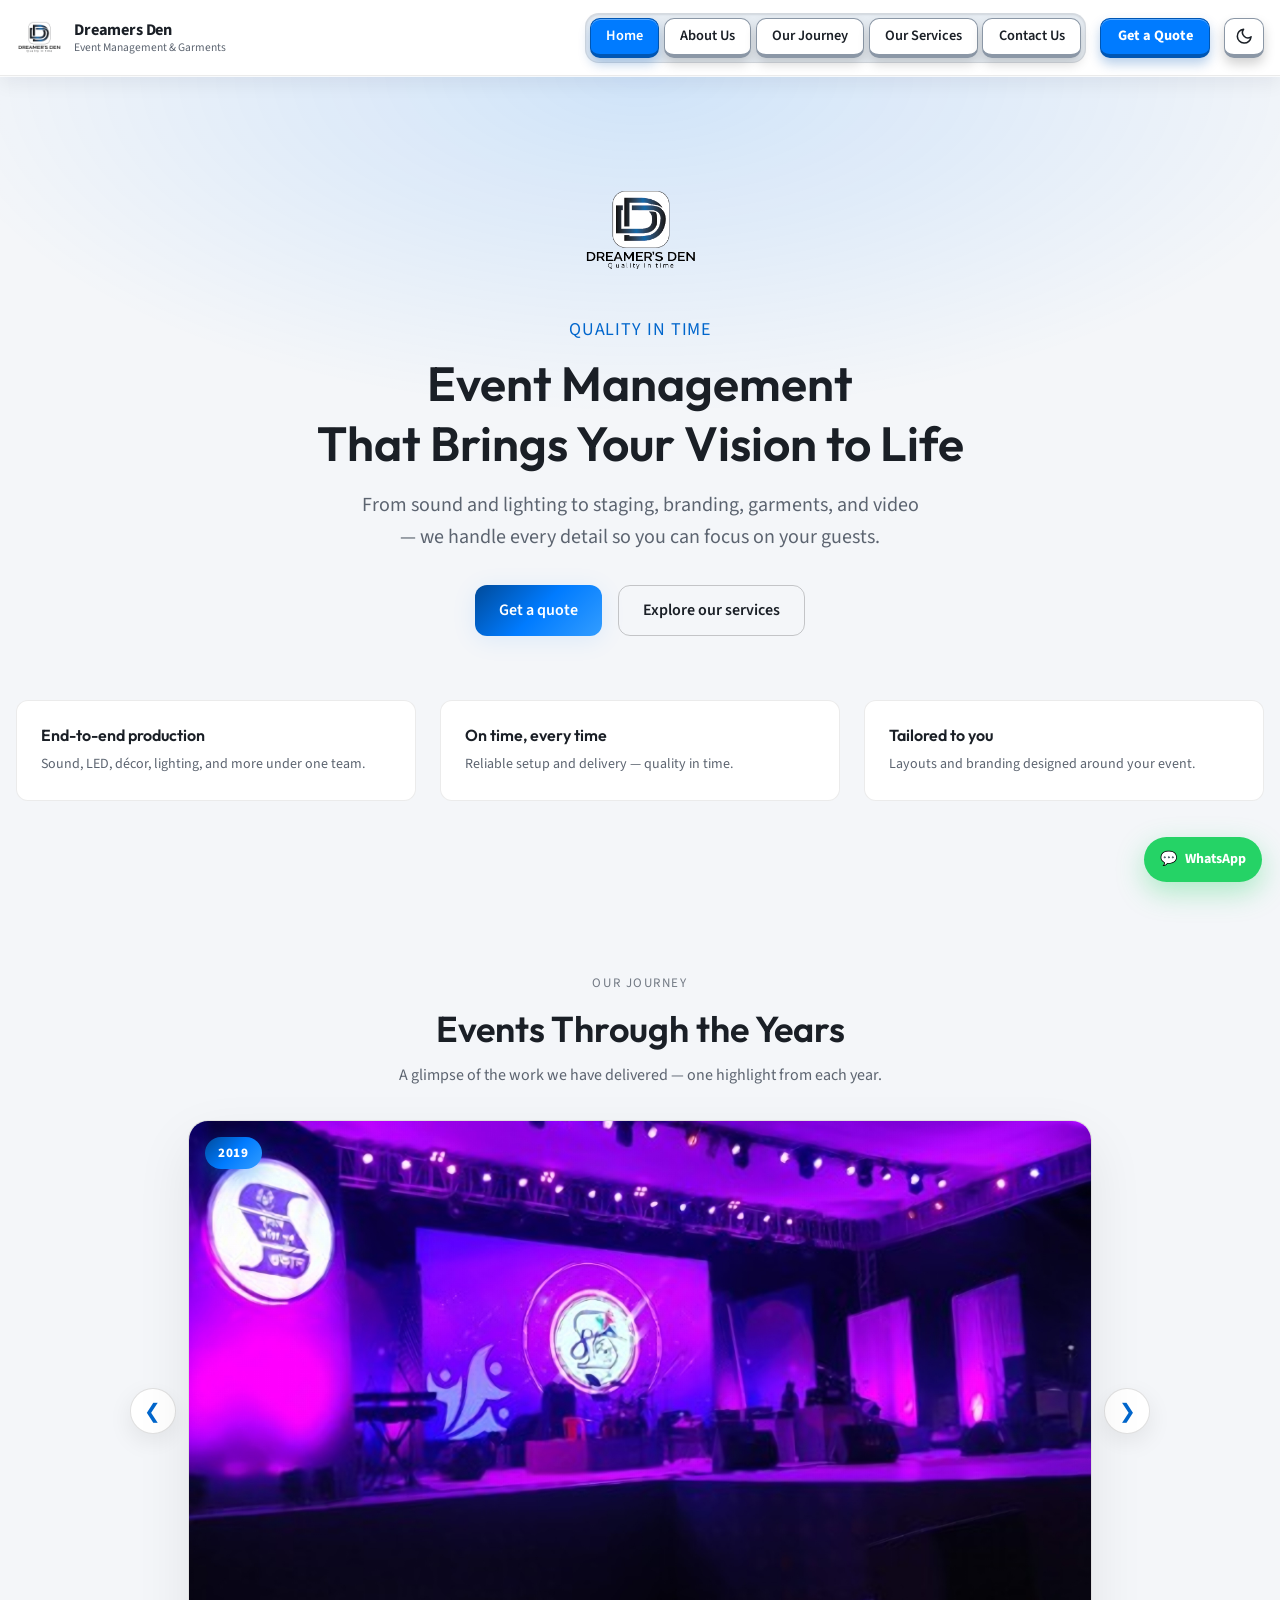
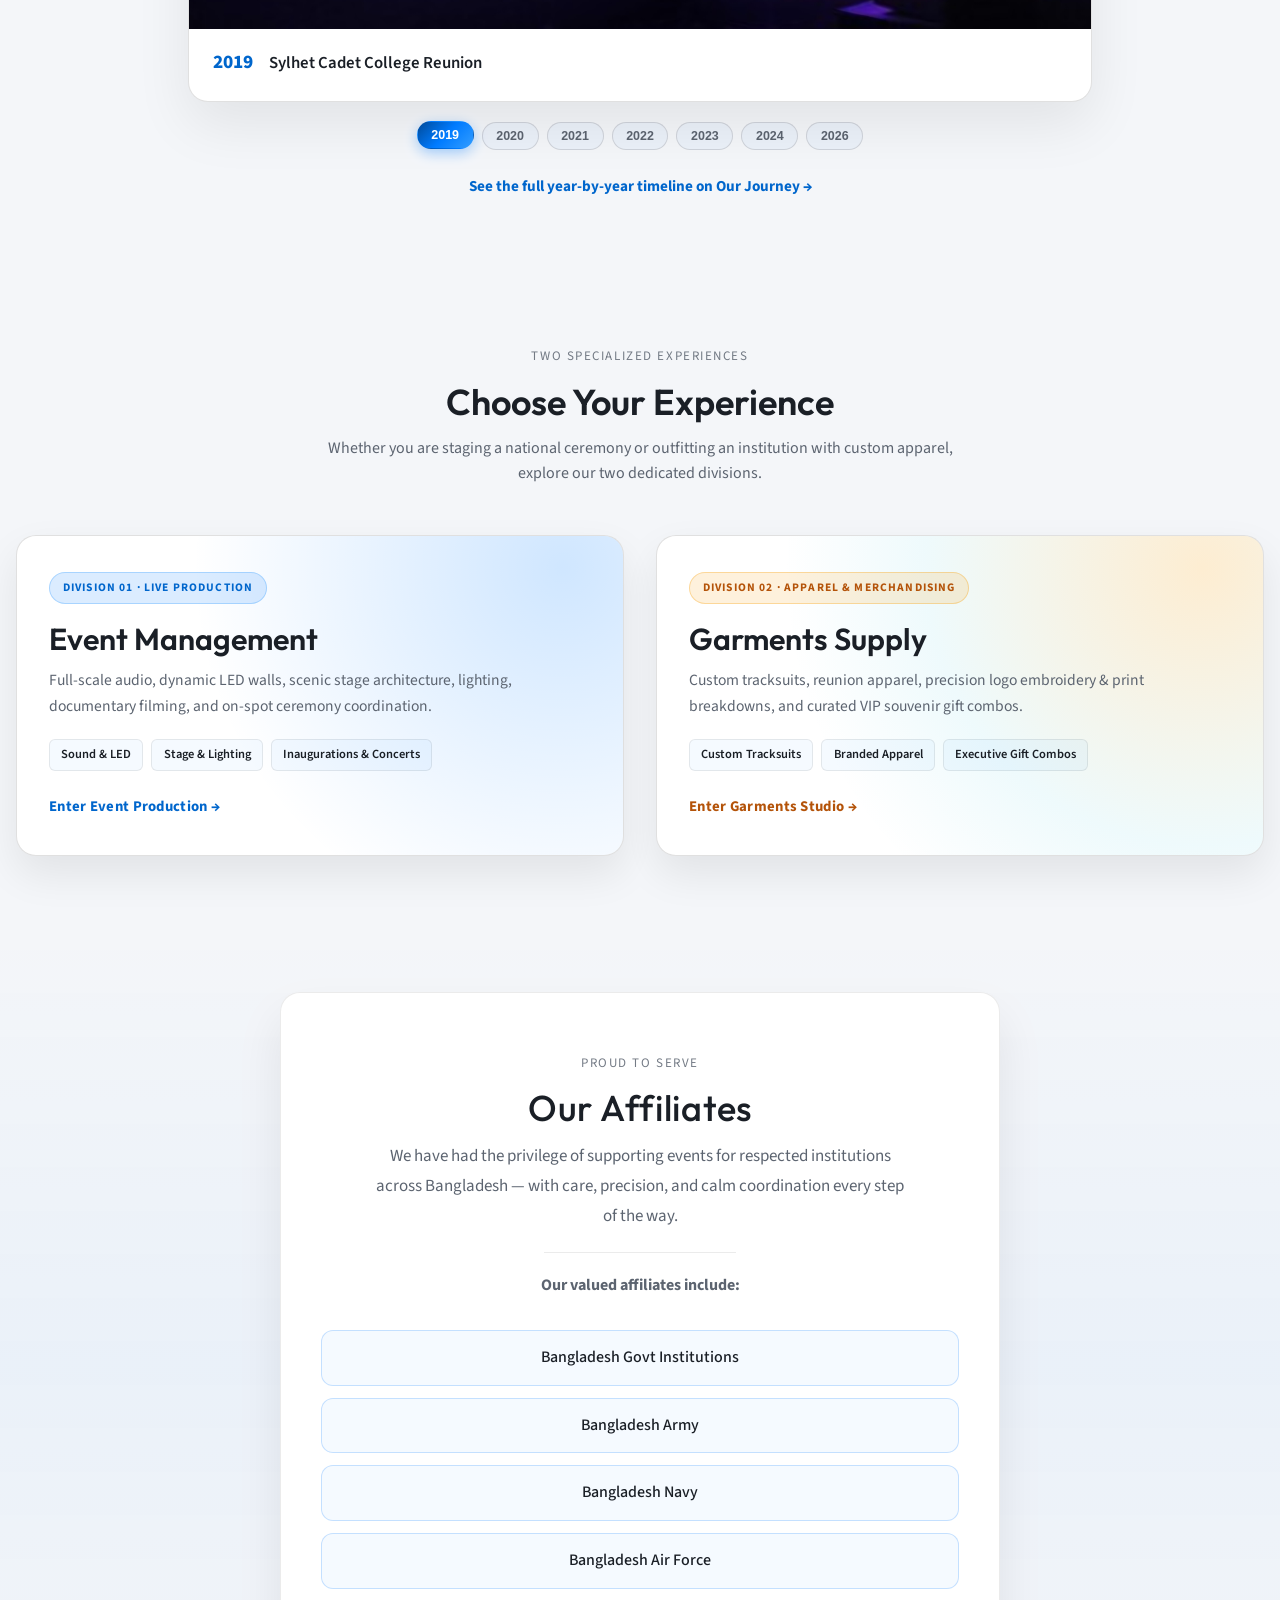
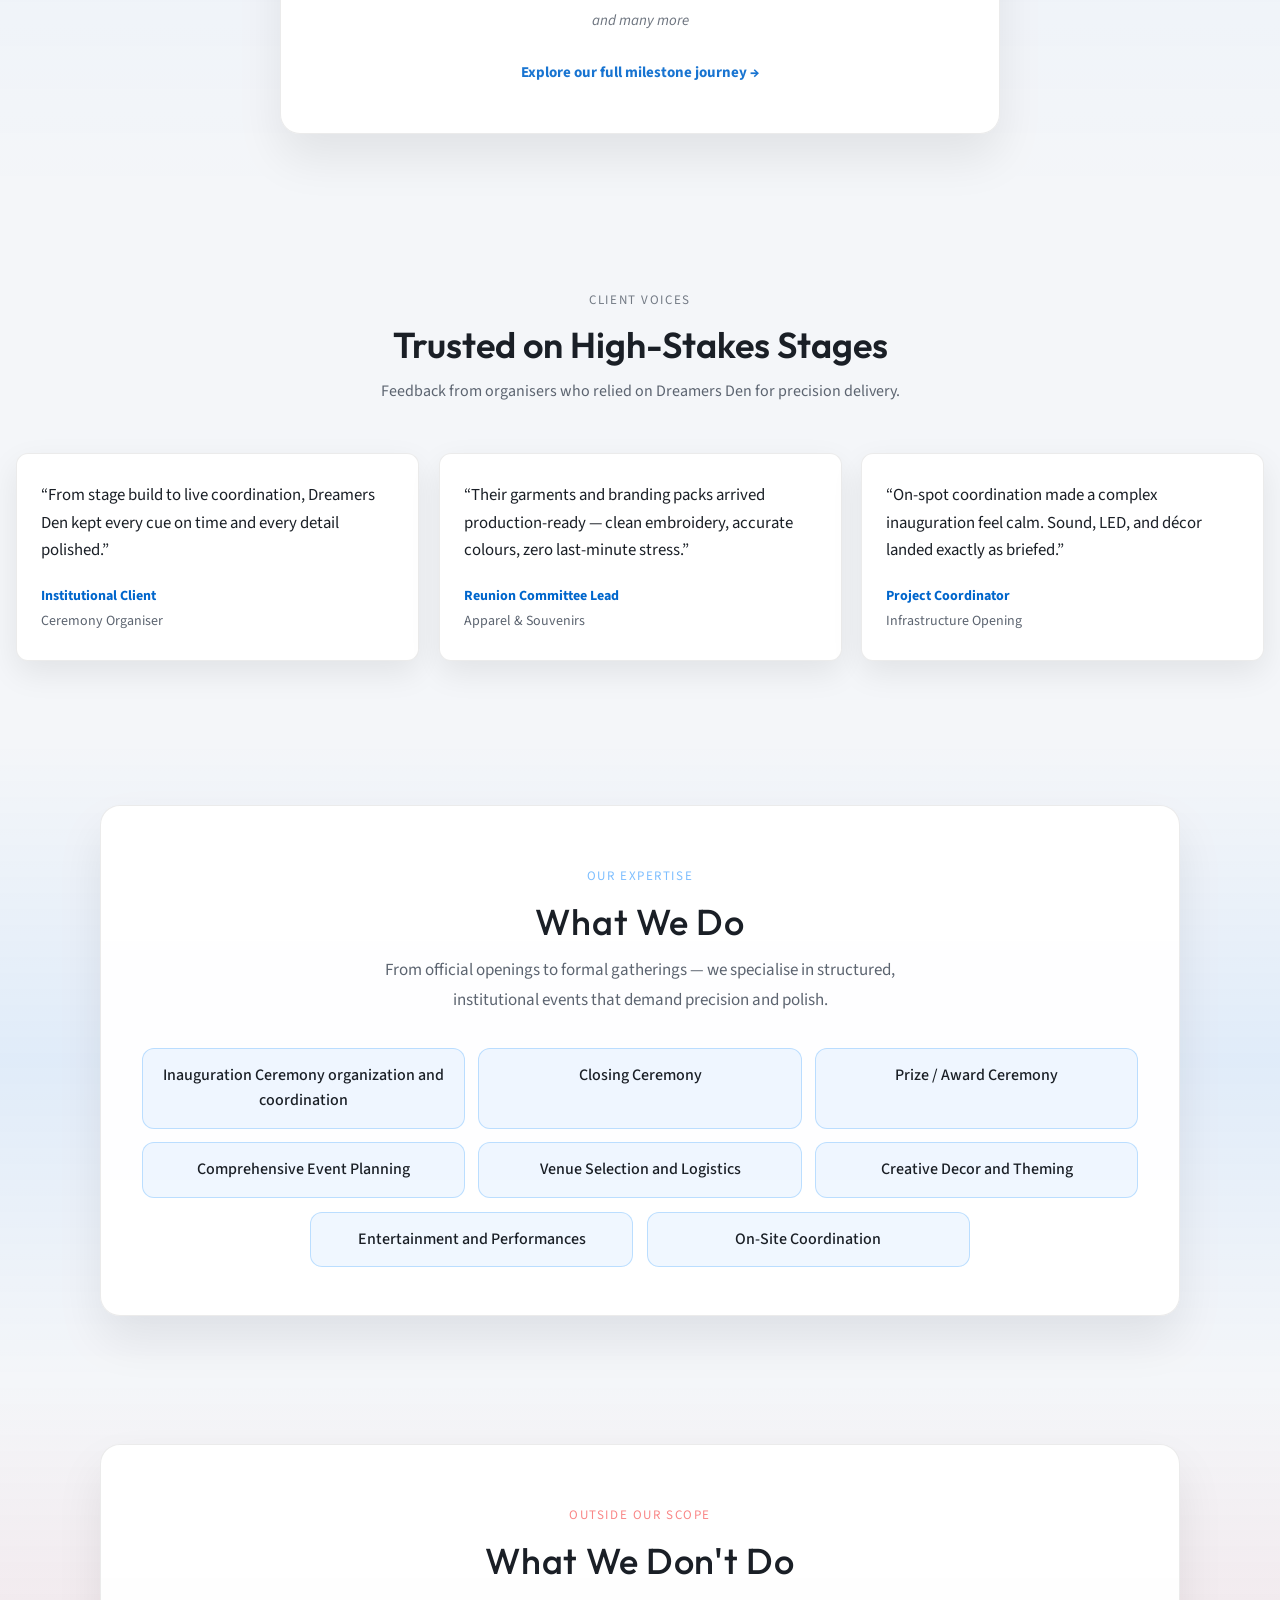
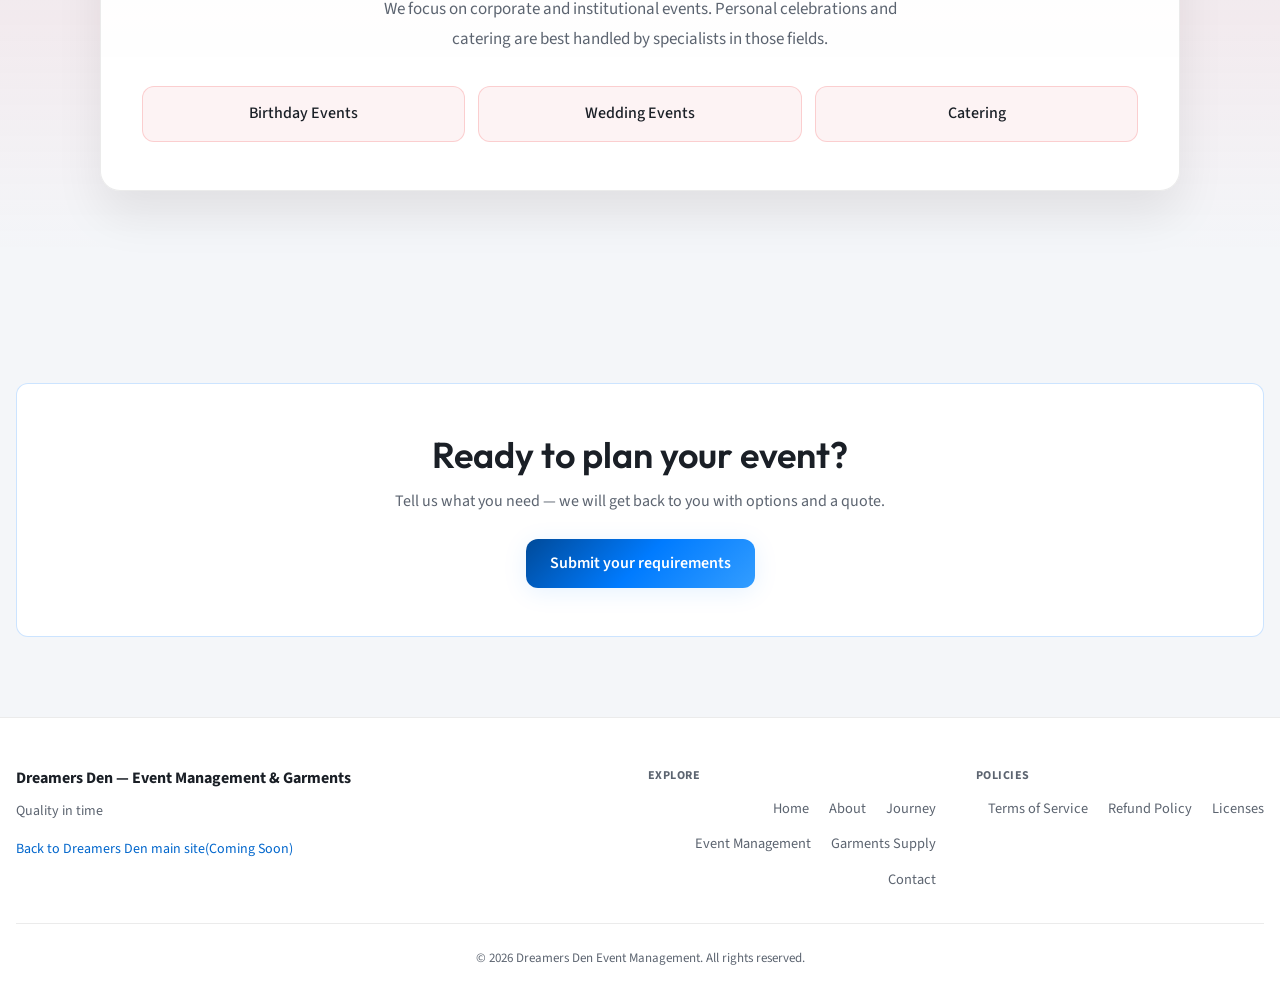
==== commit 29da6352: "Add separate look carousels for tracksuits and souvenirs. Sharpen the journey photos, replace combo " ====
--- a/index.html
+++ b/index.html
@@ -173,12 +173,13 @@
             <p class="customers-eyebrow">Outside our scope</p>
             <h2 id="events-exclude-heading">What We Don't Do</h2>
             <p class="customers-intro">
-              We focus on corporate and institutional events — personal celebrations are best handled by specialists in that space.
+              We focus on corporate and institutional events. Personal celebrations and catering are best handled by specialists in those fields.
             </p>
           </div>
           <ul class="customers-list" role="list">
             <li class="customer-item">Birthday Events</li>
             <li class="customer-item">Wedding Events</li>
+            <li class="customer-item">Catering</li>
           </ul>
         </div>
       </div>
--- a/css/pages.css
+++ b/css/pages.css
@@ -2041,6 +2041,26 @@
   border-color: rgba(248, 113, 113, 0.45);
 }
 
+@media (min-width: 900px) {
+  .events-section .customers-panel {
+    max-width: 1080px;
+  }
+
+  .events-section .customers-list {
+    flex-direction: row;
+    flex-wrap: wrap;
+    justify-content: center;
+    align-items: stretch;
+    gap: 0.85rem;
+  }
+
+  .events-section .customer-item {
+    flex: 1 1 calc(33.333% - 0.85rem);
+    max-width: calc(33.333% - 0.6rem);
+    min-width: 14rem;
+  }
+}
+
 /* Breadcrumbs */
 .breadcrumbs {
   margin-bottom: 1.5rem;
@@ -2443,6 +2463,393 @@
   }
 }
 
+.ttl {
+  min-width: 0;
+  scroll-margin-top: calc(var(--header-height) + 12px);
+}
+
+.ttl-layout,
+.ttl-main {
+  min-width: 0;
+}
+
+.ttl-layout {
+  display: grid;
+  gap: 1rem;
+}
+
+.ttl-stage {
+  position: relative;
+  height: clamp(16rem, 58vw, 26rem);
+  overflow: hidden;
+  border-radius: var(--radius-lg, 18px);
+  background: var(--color-bg-elevated, #111);
+  touch-action: pan-y;
+  cursor: grab;
+}
+
+.ttl-stage:focus-visible {
+  outline: 2px solid var(--color-garments-glow, #fbbf24);
+  outline-offset: 3px;
+}
+
+.ttl-stage.is-dragging {
+  cursor: grabbing;
+}
+
+.ttl-track {
+  position: absolute;
+  inset: 0;
+}
+
+.ttl-item {
+  position: absolute;
+  top: 50%;
+  left: 50%;
+  width: min(62%, 280px);
+  aspect-ratio: 1;
+  margin: 0;
+  padding: 0;
+  overflow: hidden;
+  border: 0;
+  border-radius: 18px;
+  background: #f4f5f7;
+  box-shadow: 0 16px 36px rgba(0, 0, 0, 0.28);
+  transform-origin: center center;
+  cursor: pointer;
+}
+
+.ttl-item img {
+  width: 100%;
+  height: 100%;
+  object-fit: contain;
+  pointer-events: none;
+  user-select: none;
+}
+
+.ttl-cursor {
+  position: absolute;
+  top: 0;
+  left: 0;
+  z-index: 5;
+  display: grid;
+  width: 4.5rem;
+  height: 4.5rem;
+  place-items: center;
+  border-radius: 50%;
+  background: var(--color-garments, #d97706);
+  color: #1a1203;
+  font-size: 0.72rem;
+  font-weight: 800;
+  letter-spacing: 0.08em;
+  pointer-events: none;
+}
+
+.ttl-cursor[hidden] {
+  display: none !important;
+}
+
+.ttl-scrubber {
+  position: relative;
+  display: block;
+  height: 44px;
+  margin-top: 0.35rem;
+}
+
+.ttl-ticks {
+  position: absolute;
+  top: 0;
+  right: 10px;
+  bottom: 0;
+  left: 10px;
+  display: flex;
+  align-items: center;
+  justify-content: space-between;
+  pointer-events: none;
+}
+
+.ttl-ticks span {
+  width: 2px;
+  height: 8px;
+  background: var(--color-text-muted);
+  opacity: 0.45;
+}
+
+.ttl-range {
+  position: relative;
+  z-index: 1;
+  width: 100%;
+  height: 44px;
+  margin: 0;
+  background: transparent;
+  appearance: none;
+  cursor: pointer;
+}
+
+.ttl-range::-webkit-slider-runnable-track {
+  height: 1px;
+  background: var(--color-border-subtle);
+}
+
+.ttl-range::-webkit-slider-thumb {
+  width: 3px;
+  height: 16px;
+  margin-top: -7px;
+  border: 0;
+  border-radius: 1px;
+  background: var(--color-garments, #d97706);
+  appearance: none;
+}
+
+.ttl-range::-moz-range-track {
+  height: 1px;
+  background: var(--color-border-subtle);
+}
+
+.ttl-range::-moz-range-thumb {
+  width: 3px;
+  height: 16px;
+  border: 0;
+  border-radius: 1px;
+  background: var(--color-garments, #d97706);
+}
+
+.ttl-view-all {
+  min-height: 44px;
+  margin-top: 0.35rem;
+}
+
+.ttl-panel {
+  display: grid;
+  align-content: start;
+  gap: 0.45rem;
+  padding: 1.05rem 1.1rem 1.15rem;
+  border: 1px solid var(--color-border-subtle);
+  border-radius: var(--radius-md);
+  background: var(--color-bg-card);
+}
+
+.ttl-kicker,
+.ttl-meta {
+  margin: 0;
+  color: var(--color-text-muted);
+  font-size: 0.78rem;
+  font-weight: 750;
+  letter-spacing: 0.04em;
+  text-transform: uppercase;
+}
+
+.ttl-count {
+  margin: 0;
+  color: var(--color-text-muted);
+  font-size: 0.85rem;
+  font-weight: 750;
+}
+
+.ttl-name {
+  margin: 0;
+  font-family: var(--font-heading);
+  font-size: 1.35rem;
+  line-height: 1.2;
+}
+
+.ttl-note {
+  margin: 0;
+  color: var(--color-text);
+  font-size: 0.95rem;
+}
+
+.ttl-swatches {
+  display: flex;
+  flex-wrap: wrap;
+  gap: 0.45rem 0.7rem;
+  margin: 0.35rem 0 0;
+  padding: 0;
+  list-style: none;
+}
+
+.ttl-swatches li {
+  display: flex;
+  align-items: center;
+  gap: 0.35rem;
+  font-size: 0.78rem;
+  font-weight: 700;
+}
+
+.ttl-swatch {
+  width: 0.9rem;
+  height: 0.9rem;
+  border: 1px solid var(--color-border-subtle);
+  border-radius: 99px;
+}
+
+.ttl-panel .feature-pills,
+.ttl-panel .souvenir-labels {
+  margin: 0.2rem 0 0;
+}
+
+.ttl-quote {
+  justify-self: start;
+  min-height: 44px;
+  margin-top: 0.45rem;
+}
+
+.ttl-empty {
+  margin: 0;
+  padding: 2rem 1rem;
+  color: var(--color-text-muted);
+  text-align: center;
+}
+
+.ttl-flood {
+  position: fixed;
+  inset: 0;
+  z-index: 180;
+  display: grid;
+  place-items: center;
+  padding: 1.25rem;
+}
+
+.ttl-flood[hidden] {
+  display: none !important;
+}
+
+.ttl-flood-backdrop {
+  position: absolute;
+  inset: 0;
+  background: rgba(0, 0, 0, 0.72);
+}
+
+.ttl-flood-panel {
+  position: relative;
+  z-index: 1;
+  width: min(1100px, 100%);
+  max-height: min(88vh, 100%);
+  overflow: auto;
+  padding: 1.1rem 1.1rem 1.25rem;
+  border-radius: var(--radius-md);
+  background: var(--color-bg-card);
+}
+
+.ttl-flood-head {
+  display: flex;
+  align-items: center;
+  justify-content: space-between;
+  gap: 0.75rem;
+  margin-bottom: 0.9rem;
+}
+
+.ttl-flood-head h3 {
+  margin: 0;
+}
+
+.ttl-flood-close {
+  width: 44px;
+  height: 44px;
+  border: 1px solid var(--color-border-subtle);
+  border-radius: 999px;
+  background: transparent;
+  color: inherit;
+  font-size: 1.4rem;
+  line-height: 1;
+  cursor: pointer;
+}
+
+.ttl-flood-grid {
+  display: grid;
+  grid-template-columns: repeat(auto-fill, minmax(9.5rem, 1fr));
+  gap: 0.75rem;
+}
+
+.ttl-flood-item {
+  display: grid;
+  gap: 0.4rem;
+  min-height: 44px;
+  padding: 0.4rem;
+  border: 1px solid var(--color-border-subtle);
+  border-radius: 12px;
+  background: transparent;
+  color: inherit;
+  font: inherit;
+  text-align: left;
+  cursor: pointer;
+}
+
+.ttl-flood-item img {
+  width: 100%;
+  aspect-ratio: 1;
+  object-fit: contain;
+  border-radius: 8px;
+  background: #f4f5f7;
+}
+
+.ttl-flood-item span {
+  display: -webkit-box;
+  overflow: hidden;
+  font-size: 0.82rem;
+  font-weight: 700;
+  line-height: 1.3;
+  -webkit-box-orient: vertical;
+  -webkit-line-clamp: 2;
+}
+
+.ttl-flood-item:focus-visible,
+.ttl-flood-close:focus-visible,
+.ttl-view-all:focus-visible,
+.ttl-range:focus-visible {
+  outline: 2px solid var(--color-garments-glow, #fbbf24);
+  outline-offset: 3px;
+}
+
+body.ttl-flood-open {
+  overflow: hidden;
+}
+
+@media (min-width: 760px) {
+  .ttl-layout {
+    grid-template-columns: minmax(0, 2.1fr) minmax(16rem, 1fr);
+    align-items: start;
+    gap: 1.25rem;
+  }
+
+  .ttl-stage {
+    height: clamp(22rem, 34vw, 32rem);
+  }
+
+  .ttl-item {
+    width: min(46%, 340px);
+  }
+}
+
+@media (max-width: 759px) {
+  .ttl-flood {
+    place-items: end stretch;
+    padding: 0;
+  }
+
+  .ttl-flood-panel {
+    width: 100%;
+    max-height: 88vh;
+    border-radius: 16px 16px 0 0;
+  }
+
+  .ttl-flood-grid {
+    grid-template-columns: 1fr 1fr;
+  }
+}
+
+@media (hover: none), (pointer: coarse) {
+  .ttl-cursor {
+    display: none !important;
+  }
+}
+
+@media (prefers-reduced-motion: reduce) {
+  .ttl-item {
+    filter: none !important;
+  }
+}
+
 .garments-catalogue {
   display: block;
   min-width: 0;
@@ -2596,12 +3003,10 @@
 
 .combo-filters {
   display: flex;
+  flex-wrap: wrap;
   gap: 0.55rem;
   min-width: 0;
   max-width: 100%;
-  overflow-x: auto;
-  padding-bottom: 0.35rem;
-  scroll-snap-type: x mandatory;
 }
 
 .swatch-rail {
@@ -2751,14 +3156,53 @@
   gap: 0.35rem;
 }
 
+.combo-contents-label {
+  margin: 0.15rem 0 0;
+  color: var(--color-text-muted);
+  font-size: 0.72rem;
+  font-weight: 750;
+  letter-spacing: 0.06em;
+  text-transform: uppercase;
+}
+
+.combo-stage .combo-pills {
+  display: grid;
+  gap: 0.1rem;
+  margin: 0;
+}
+
+.combo-stage .combo-pills li {
+  display: flex;
+  align-items: center;
+  gap: 0.5rem;
+  padding: 0.28rem 0;
+  border-radius: 0;
+  background: transparent;
+  font-size: 0.92rem;
+  font-weight: 650;
+}
+
+.combo-stage .combo-pills li::before {
+  content: "";
+  width: 0.42rem;
+  height: 0.42rem;
+  flex: 0 0 auto;
+  border-radius: 99px;
+  background: var(--color-garments, #d97706);
+}
+
+.combo-stage .combo-box {
+  margin-top: 0.35rem;
+  padding: 0;
+  border: 0;
+  border-radius: 0;
+  background: transparent;
+  font-size: 0.85rem;
+}
+
 @media (min-width: 720px) {
   .feature-grid {
     grid-template-columns: 1fr 1fr;
-  }
-
-  .combo-filters {
-    flex-wrap: wrap;
-    overflow: visible;
   }
 }
 
@@ -2808,8 +3252,13 @@
 
 @media (prefers-reduced-motion: reduce) {
   .tracksuit-flat-img,
-  .combo-img {
+  .combo-img,
+  .souvenir-card {
     transition: none;
+  }
+
+  .souvenir-card:hover {
+    transform: none;
   }
 }
 
@@ -2855,25 +3304,45 @@
 .combo-stage .combo-queue {
   display: grid;
   grid-template-columns: repeat(3, minmax(0, 1fr));
-  gap: 0.45rem;
+  gap: 0.5rem;
   margin-top: 0.75rem;
 }
 
 .combo-queue-item {
+  display: grid;
+  grid-template-rows: auto auto;
+  align-content: start;
+  gap: 0.3rem;
   min-height: 44px;
-  padding: 0;
+  padding: 0.3rem 0.3rem 0.45rem;
   overflow: hidden;
   border: 1px solid var(--color-border-subtle);
   border-radius: 10px;
-  background: #f4f5f7;
+  background: var(--color-bg-card);
+  color: inherit;
+  font: inherit;
+  text-align: left;
   cursor: pointer;
 }
 
 .combo-queue-item img {
   width: 100%;
-  height: 100%;
+  height: auto;
   aspect-ratio: 1;
   object-fit: contain;
+  border-radius: 6px;
+  background: #f4f5f7;
+}
+
+.combo-queue-name {
+  display: -webkit-box;
+  overflow: hidden;
+  -webkit-box-orient: vertical;
+  -webkit-line-clamp: 2;
+  min-height: 2.4em;
+  font-size: 0.68rem;
+  font-weight: 700;
+  line-height: 1.2;
 }
 
 .combo-queue-item:hover,
@@ -3129,6 +3598,13 @@
   background: var(--color-bg-card);
   cursor: pointer;
   scroll-margin-top: calc(var(--header-height) + 12px);
+  transition: transform 0.2s ease, border-color 0.2s ease, box-shadow 0.2s ease;
+}
+
+.souvenir-card:hover {
+  transform: translateY(-3px);
+  border-color: var(--color-garments, #d97706);
+  box-shadow: 0 12px 28px rgba(0, 0, 0, 0.22);
 }
 
 .souvenir-card-photo {
@@ -3159,9 +3635,15 @@
   display: -webkit-box;
   overflow: hidden;
   -webkit-box-orient: vertical;
-  -webkit-line-clamp: 3;
+  -webkit-line-clamp: 2;
   color: var(--color-text-muted);
   font-size: 0.92rem;
+}
+
+.souvenir-card-more {
+  font-size: 0.78rem;
+  font-weight: 750;
+  color: var(--color-garments, #d97706);
 }
 
 .souvenir-labels {
